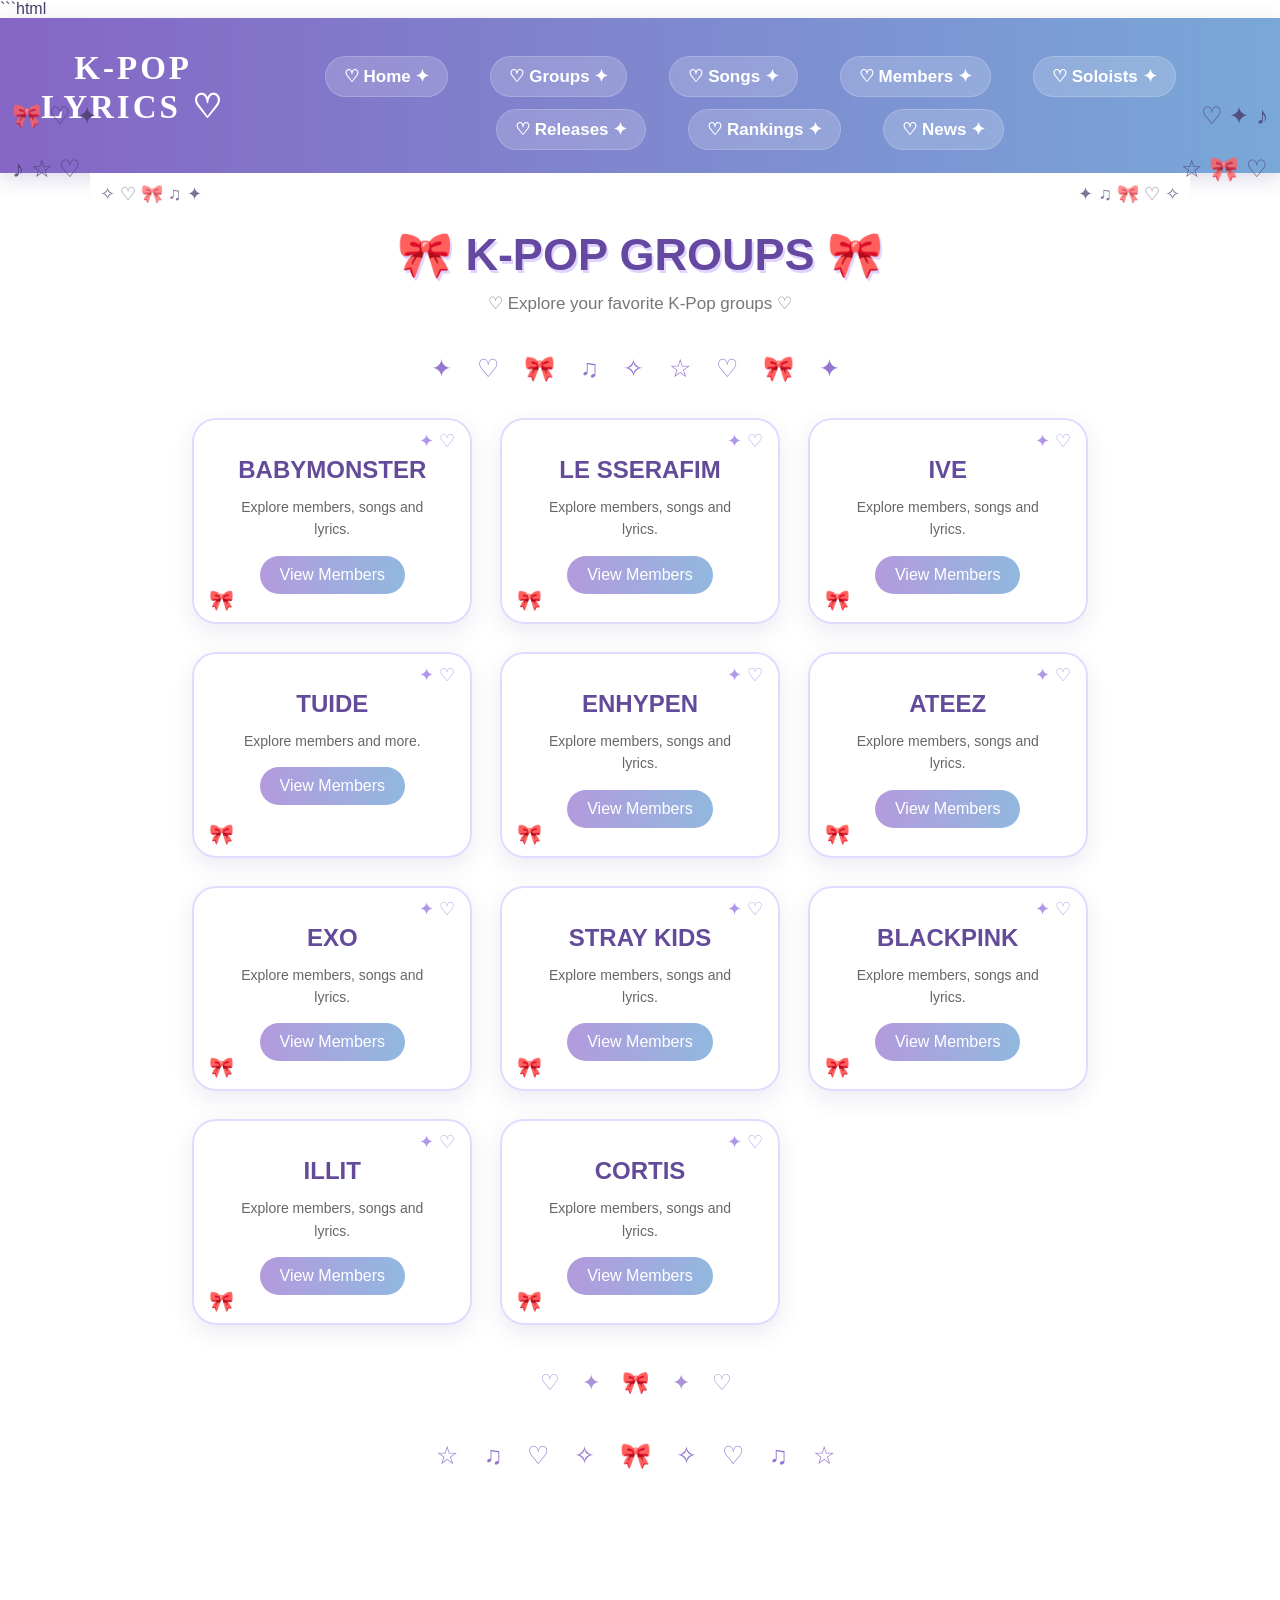
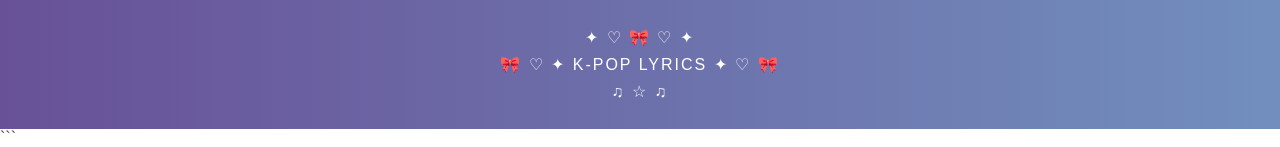
==== groups.html @ 64c5e613 "Upload K-Pop website" ====
```html
<!DOCTYPE html>
<html lang="en">

<head>
    <meta charset="UTF-8">
    <meta name="viewport" content="width=device-width, initial-scale=1.0">

    <title>K-Pop Groups ♡</title>

    <link rel="stylesheet" href="style.css">

    <style>
        * {
            box-sizing: border-box;
        }

        body {
            margin: 0;
            background: linear-gradient(135deg, #f1eaff, #e9f7ff, #f8efff);
            font-family: Arial, sans-serif;
            color: #483b69;
        }

        header {
            background: linear-gradient(90deg, #8566c5, #79a8d8);
            padding: 23px;
            text-align: center;
            color: white;
            box-shadow: 0 6px 20px rgba(90, 70, 140, 0.2);
        }

        header h1 {
            margin: 0 0 15px;
            font-size: 33px;
            letter-spacing: 3px;
        }

        nav {
            display: flex;
            justify-content: center;
            gap: 12px;
            flex-wrap: wrap;
        }

        nav a {
            color: white;
            text-decoration: none;
            padding: 9px 18px;
            border-radius: 25px;
            background: rgba(255, 255, 255, 0.18);
            border: 1px solid rgba(255,255,255,0.18);
            transition: 0.3s;
        }

        nav a:hover {
            background: white;
            color: #7354aa;
            transform: translateY(-3px) scale(1.03);
        }

        .groups-page {
            padding: 55px 8%;
            position: relative;
        }

        .groups-title {
            text-align: center;
            color: #6548a0;
            font-size: 45px;
            margin-bottom: 12px;
            text-shadow: 2px 3px 0 #e0d4ff;
        }

        .groups-subtitle {
            text-align: center;
            color: #777;
            font-size: 17px;
            margin-bottom: 40px;
        }

        .top-decoration {
            text-align: center;
            color: #9677cf;
            font-size: 25px;
            letter-spacing: 9px;
            margin-bottom: 35px;
        }

        .groups-grid {
            display: grid;
            grid-template-columns: repeat(auto-fit, minmax(220px, 1fr));
            gap: 28px;
            max-width: 1200px;
            margin: auto;
        }

        .group-box {
            background: rgba(255, 255, 255, 0.95);
            padding: 28px;
            border-radius: 24px;
            text-align: center;
            border: 2px solid #e4d9ff;
            box-shadow: 0 8px 22px rgba(80, 65, 130, 0.11);
            transition: 0.3s;
            position: relative;
            overflow: hidden;
        }

        .group-box::before {
            content: "✦ ♡";
            position: absolute;
            top: 10px;
            right: 15px;
            color: #b296e8;
            font-size: 18px;
        }

        .group-box::after {
            content: "🎀";
            position: absolute;
            bottom: 10px;
            left: 15px;
            font-size: 20px;
        }

        .group-box:hover {
            transform: translateY(-8px);
            box-shadow: 0 15px 30px rgba(80, 65, 130, 0.17);
            border-color: #cbb9f5;
        }

        .group-box h2 {
            color: #634b99;
            margin: 8px 0 12px;
            font-size: 24px;
        }

        .group-box p {
            color: #666;
            font-size: 14px;
            line-height: 1.6;
        }

        .group-box a {
            display: inline-block;
            margin-top: 15px;
            padding: 10px 20px;
            background: linear-gradient(90deg, #b39add, #91b8df);
            color: white;
            text-decoration: none;
            border-radius: 22px;
            transition: 0.3s;
        }

        .group-box a:hover {
            transform: scale(1.05);
            background: linear-gradient(90deg, #967bc7, #719dcc);
        }

        .divider {
            text-align: center;
            color: #ad93d7;
            font-size: 22px;
            letter-spacing: 8px;
            margin: 45px 0;
        }

        footer {
            text-align: center;
            background: linear-gradient(90deg, #685197, #718fbe);
            color: white;
            padding: 28px;
            margin-top: 40px;
            letter-spacing: 2px;
        }

        @media (max-width: 600px) {
            .groups-page {
                padding: 40px 5%;
            }

            .groups-title {
                font-size: 34px;
            }

            .groups-grid {
                grid-template-columns: 1fr;
            }
        }
    </style>
</head>

<body>

<header>

    <h1>K-POP LYRICS ♡</h1>

    <nav>
        <a href="index.html">Home</a>
        <a href="groups.html">Groups</a>
        <a href="songs.html">Songs</a>
        <a href="members.html">Members</a>
        <a href="soloists.html">Soloists</a>
        <a href="releases.html">Releases</a>
        <a href="rankings.html">Rankings</a>
        <a href="news.html">News</a>
    </nav>

</header>


<main class="groups-page">

    <h2 class="groups-title">🎀 K-POP GROUPS 🎀</h2>

    <p class="groups-subtitle">
        ♡ Explore your favorite K-Pop groups ♡
    </p>

    <div class="top-decoration">
        ✦ ♡ 🎀 ♫ ✧ ☆ ♡ 🎀 ✦
    </div>


    <div class="groups-grid">


        <!-- BABYMONSTER -->

        <div class="group-box">

            <h2>BABYMONSTER</h2>

            <p>
                Explore members, songs and lyrics.
            </p>

            <a href="members.html">
                View Members
            </a>

        </div>


        <!-- LE SSERAFIM -->

        <div class="group-box">

            <h2>LE SSERAFIM</h2>

            <p>
                Explore members, songs and lyrics.
            </p>

            <a href="members.html">
                View Members
            </a>

        </div>


        <!-- IVE -->

        <div class="group-box">

            <h2>IVE</h2>

            <p>
                Explore members, songs and lyrics.
            </p>

            <a href="members.html">
                View Members
            </a>

        </div>


        <!-- TUIDE -->

        <div class="group-box">

            <h2>TUIDE</h2>

            <p>
                Explore members and more.
            </p>

            <a href="members.html">
                View Members
            </a>

        </div>


        <!-- ENHYPEN -->

        <div class="group-box">

            <h2>ENHYPEN</h2>

            <p>
                Explore members, songs and lyrics.
            </p>

            <a href="members.html">
                View Members
            </a>

        </div>


        <!-- ATEEZ -->

        <div class="group-box">

            <h2>ATEEZ</h2>

            <p>
                Explore members, songs and lyrics.
            </p>

            <a href="members.html">
                View Members
            </a>

        </div>


        <!-- EXO -->

        <div class="group-box">

            <h2>EXO</h2>

            <p>
                Explore members, songs and lyrics.
            </p>

            <a href="members.html">
                View Members
            </a>

        </div>


        <!-- STRAY KIDS -->

        <div class="group-box">

            <h2>STRAY KIDS</h2>

            <p>
                Explore members, songs and lyrics.
            </p>

            <a href="members.html">
                View Members
            </a>

        </div>


        <!-- BLACKPINK -->

        <div class="group-box">

            <h2>BLACKPINK</h2>

            <p>
                Explore members, songs and lyrics.
            </p>

            <a href="members.html">
                View Members
            </a>

        </div>


        <!-- ILLIT -->

        <div class="group-box">

            <h2>ILLIT</h2>

            <p>
                Explore members, songs and lyrics.
            </p>

            <a href="members.html">
                View Members
            </a>

        </div>


        <!-- CORTIS -->

        <div class="group-box">

            <h2>CORTIS</h2>

            <p>
                Explore members, songs and lyrics.
            </p>

            <a href="members.html">
                View Members
            </a>

        </div>


    </div>


    <div class="divider">
        ♡ ✦ 🎀 ✦ ♡
    </div>

    <div class="top-decoration">
        ☆ ♫ ♡ ✧ 🎀 ✧ ♡ ♫ ☆
    </div>

</main>


<footer>
    🎀 ♡ ✦ K-POP LYRICS ✦ ♡ 🎀
</footer>


</body>
</html>
```
---- style.css ----
/* =====================================
   K-POP WEBSITE
   ===================================== */

* {
    box-sizing: border-box;
}

body {
    margin: 0;
    padding: 0;
    background: white;
    color: #333;
    font-family: Arial, sans-serif;
}


/* =====================================
   HEADER
   ===================================== */

header {
    background: linear-gradient(135deg, #c8b9ed, #b9e2eb);
    padding: 25px;
    text-align: center;
}

header h1 {
    margin: 0;
    color: white;
    font-size: 36px;
}

nav {
    margin-top: 15px;
}

nav a {
    color: white;
    text-decoration: none;
    margin: 0 15px;
    font-weight: bold;
}

nav a:hover {
    text-decoration: underline;
}


/* =====================================
   HERO
   ===================================== */

.hero {
    text-align: center;
    padding: 40px 20px;
}

.hero h2 {
    color: #71639b;
    font-size: 34px;
}

.hero p {
    color: #666;
}


/* =====================================
   SEARCH
   ===================================== */

input {
    width: 330px;
    max-width: 90%;
    padding: 12px 18px;
    border: 2px solid #d2c8ed;
    border-radius: 25px;
    background: white;
    font-size: 15px;
    outline: none;
}


/* =====================================
   SONG CARDS
   ===================================== */

.song-card {
    width: 70%;
    max-width: 750px;
    margin: 18px auto;
    padding: 18px;
    background: white;
    border-radius: 10px;
    border-left: 5px solid #b9dfe8;
    box-shadow: 0 2px 8px #ddd;
    text-align: center;
}

.song-card h3 {
    color: #71639b;
}


/* =====================================
   GROUP PHOTOS
   ===================================== */

.babymonster {
    display: block;
    width: 420px;
    height: 180px;
    max-width: 90%;
    margin: 25px auto;
    object-fit: cover;
    border-radius: 10px;
}


/* =====================================
   SMALL MEMBER GRID
   ===================================== */

.member-grid {
    display: flex;
    flex-wrap: wrap;
    justify-content: center;
    gap: 8px;
    width: 90%;
    max-width: 900px;
    margin: 20px auto;
}

.member-grid div {
    width: 70px;
    padding: 3px;
    background: white;
    border-radius: 7px;
    text-align: center;
    box-shadow: 0 1px 5px #ddd;
}

.member-grid img {
    width: 64px;
    height: 80px;
    object-fit: cover;
    border-radius: 5px;
}

.member-grid p {
    margin: 3px 0;
    font-size: 10px;
    font-weight: bold;
    color: #66588f;
}

.member-grid div:hover {
    transform: translateY(-3px);
    transition: 0.2s;
}


/* =====================================
   MEMBERS PAGE
   ===================================== */

.members-page {
    text-align: center;
    padding: 40px;
    background: white;
}

.members-page > h2 {
    font-size: 32px;
}


/* =====================================
   GROUP SECTION
   ===================================== */

.member-group {
    width: 90%;
    max-width: 1200px;
    margin: 35px auto;
    padding: 30px;
    background: white;
    border-radius: 25px;
    box-shadow: 0 8px 25px rgba(0, 0, 0, 0.08);
    text-align: center;
}

.member-group > h2 {
    color: #d85b91;
    font-size: 28px;
    margin-bottom: 25px;
}


/* =====================================
   MEMBER CARD CONTAINERS
   ===================================== */

.member-cards,
.members-grid,
.member-container {
    display: flex;
    flex-wrap: wrap;
    justify-content: center;
    align-items: flex-start;
    gap: 25px;

    width: 100%;
    max-width: 1150px;

    margin: 30px auto;
}


/* =====================================
   MEMBER CARDS
   SAME RECTANGULAR SIZE
   ===================================== */

.member-card {
    width: 360px;
    min-width: 360px;
    max-width: 360px;

    height: 370px;
    min-height: 370px;
    max-height: 370px;

    flex: 0 0 360px;

    padding: 35px 25px;

    background: #ffe8f3;
    border: 4px solid #e99ac5;
    border-radius: 30px;

    text-align: center;
    text-decoration: none;
    color: #333;

    display: flex;
    flex-direction: column;
    justify-content: center;
    align-items: center;

    box-shadow: 0 10px 20px rgba(0, 0, 0, 0.12);

    position: relative;
    overflow: hidden;

    transition: transform 0.25s ease, box-shadow 0.25s ease;
}


/* =====================================
   REMOVE EXTRA DECORATIONS
   ===================================== */

.member-card::before,
.member-card::after {
    content: none;
    display: none;
}


/* =====================================
   MEMBER NAME
   ===================================== */

.member-card h2,
.member-card h3 {
    margin: 0 0 18px 0;
    padding: 0;

    color: #332b4a;
    font-size: 30px;

    line-height: 1.2;
}


/* =====================================
   MEMBER DESCRIPTION
   ===================================== */

.member-card p {
    margin: 0 0 28px 0;
    padding: 0;

    color: #222;
    font-size: 18px;

    line-height: 1.35;
}


/* =====================================
   VIEW PROFILE BUTTON
   ===================================== */

.member-card a {
    display: inline-block;

    padding: 12px 25px;

    background: #e65391;
    color: white;

    border-radius: 25px;

    text-decoration: none;
    font-size: 18px;
    font-weight: bold;

    transition: 0.2s;
}


/* =====================================
   CARD HOVER
   ===================================== */

.member-card:hover {
    transform: translateY(-6px);
    background: #ffeaf4;
    box-shadow: 0 12px 25px rgba(210, 100, 150, 0.2);
}

.member-card a:hover {
    transform: scale(1.05);
    background: #c93670;
}


/* =====================================
   MEMBER PROFILE PAGE
   ===================================== */

.member-info {
    width: 85%;
    max-width: 800px;
    margin: 50px auto;
    padding: 35px;
    background: #fff7fb;
    border: 2px solid #f3b6d2;
    border-radius: 25px;
    box-shadow: 0 8px 25px rgba(180, 100, 140, 0.15);
}

.member-info h2 {
    color: #d85b91;
    font-size: 38px;
    text-align: center;
    margin-bottom: 20px;
    letter-spacing: 3px;
}

.member-info p {
    background: white;
    padding: 12px 18px;
    border-radius: 15px;
    border-left: 5px solid #e99abb;
    margin: 12px 0;
    color: #5a4050;
    font-size: 16px;
}

.member-info ul {
    background: white;
    padding: 25px 40px;
    border-radius: 18px;
    color: #5a4050;
    line-height: 2;
}

.member-info li::marker {
    color: #e58bb1;
}


/* =====================================
   PROFILE
   ===================================== */

.profile {
    width: 85%;
    max-width: 900px;
    margin: 40px auto;
    padding: 35px;
    background: rgba(255, 245, 250, 0.95);
    border: 3px solid #f0b6d5;
    border-radius: 30px;
    box-shadow: 0 10px 30px rgba(220, 140, 180, 0.25);
    position: relative;
    overflow: hidden;
}

.profile h2 {
    text-align: center;
    font-size: 42px;
    color: #d86f9d;
    letter-spacing: 3px;
    margin-bottom: 25px;
}

.profile h3 {
    margin-top: 30px;
    padding: 10px 15px;
    color: #c95d8d;
    background: #ffe5f1;
    border-radius: 15px;
    border-left: 5px solid #df8db1;
}

.profile p {
    line-height: 1.8;
    color: #5d4652;
}

.profile ul {
    background: #fff0f7;
    padding: 20px 40px;
    border-radius: 18px;
    line-height: 2;
}

.profile strong {
    color: #c95d8d;
}

.profile > a {
    display: inline-block;
    margin-top: 15px;
    padding: 10px 20px;
    background: #e99abd;
    color: white;
    text-decoration: none;
    border-radius: 25px;
    font-weight: bold;
}

.profile > a:hover {
    transform: scale(1.08);
    background: #d979a2;
}


/* =====================================
   MOBILE
   ===================================== */

@media (max-width: 700px) {

    header h1 {
        font-size: 28px;
    }

    .members-page {
        padding: 20px;
    }

    .member-group {
        width: 95%;
        padding: 20px 10px;
    }

    .member-cards,
    .members-grid,
    .member-container {
        gap: 15px;
    }

    .member-card {
        width: 320px;
        min-width: 320px;
        max-width: 320px;

        flex-basis: 320px;

        height: 350px;
        min-height: 350px;
        max-height: 350px;
    }

    .member-card h2,
    .member-card h3 {
        font-size: 26px;
    }

    .member-card p {
        font-size: 16px;
    }
}/* =====================================
   🎀 EXTRA CUTE MEMBER CARDS 🎀
   ===================================== */

.member-card {
    background: linear-gradient(145deg, #fff7fb, #ffe8f3) !important;
    border: 3px solid #f0b0cf !important;
    border-radius: 24px !important;

    box-shadow:
        0 8px 18px rgba(220, 140, 180, 0.15),
        inset 0 0 15px rgba(255, 255, 255, 0.8) !important;

    position: relative !important;
}

.member-card::before {
    content: "♡" !important;
    display: block !important;
    position: absolute !important;

    top: 12px !important;
    left: 16px !important;

    color: #e8a0c2 !important;
    font-size: 22px !important;
}

.member-card::after {
    content: "✦" !important;
    display: block !important;
    position: absolute !important;

    bottom: 12px !important;
    right: 16px !important;

    color: #e8a0c2 !important;
    font-size: 18px !important;
}

.member-card h2,
.member-card h3 {
    color: #cc5f91 !important;
    font-family: Georgia, serif !important;
    letter-spacing: 1px !important;
}

.member-card p {
    color: #765866 !important;
}

.member-card a {
    background: linear-gradient(135deg, #e989b4, #d96799) !important;
    box-shadow: 0 5px 12px rgba(215, 103, 153, 0.2) !important;
}

.member-card:hover {
    transform: translateY(-8px) !important;
    box-shadow:
        0 14px 28px rgba(220, 120, 165, 0.25),
        inset 0 0 18px rgba(255, 255, 255, 0.8) !important;
}/* =====================================
   HOMEPAGE BACKGROUND FIX
   ===================================== */

body {
    background: white !important;
}

main {
    background: white !important;
}

.hero {
    background: white !important;
}/* ===== GROUP PROFILE PAGES ===== */

.profile {
    max-width: 1100px;
    margin: 55px auto;
    padding: 55px;
    background: white;
    border: 4px solid #efacd1;
    border-radius: 40px;
    box-shadow: 0 10px 35px rgba(180, 120, 170, 0.12);
}

/* Big group name */
.profile h2 {
    text-align: center;
    color: #d95f99;
    font-size: 56px;
    margin-bottom: 45px;
    font-weight: 800;
}

/* Pink section headings */
.profile h3 {
    background: #fde1ef;
    color: #c9578d;
    padding: 13px 25px;
    border-radius: 0 25px 25px 0;
    border-left: 7px solid #d96aa0;
    font-size: 25px;
    margin-top: 42px;
    margin-bottom: 28px;
}

/* Member names */
.profile h4 {
    color: #c9578d;
    font-size: 21px;
    margin-top: 30px;
    margin-bottom: 10px;
}

/* Paragraphs */
.profile p {
    color: #4d3d52;
    font-size: 18px;
    line-height: 1.9;
    margin-bottom: 25px;
}

/* Bold text */
.profile b {
    color: #c9578d;
}

/* Lists */
.profile ul,
.profile ol {
    color: #4d3d52;
    font-size: 18px;
    line-height: 2;
    padding-left: 35px;
    margin-bottom: 30px;
}

/* Back button */
.profile .group-button {
    display: inline-block;
    margin-top: 30px;
    padding: 12px 25px;
    background: #e78fba;
    color: white;
    text-decoration: none;
    border-radius: 25px;
    font-weight: bold;
    transition: 0.3s;
}

.profile .group-button:hover {
    background: #cf6fa0;
    transform: translateY(-2px);
}* {
    box-sizing: border-box;
    margin: 0;
    padding: 0;
}

body {
    font-family: Arial, sans-serif;
    background: #fff7fb;
    color: #4a3040;
}

/* HEADER */

header {
    background: linear-gradient(135deg, #c94682, #f08bb7);
    color: white;
    padding: 25px 40px;

    display: flex;
    justify-content: space-between;
    align-items: center;

    box-shadow: 0 5px 20px rgba(200, 70, 130, 0.2);
}

header h1 {
    font-family: Georgia, serif;
    font-size: 30px;
}

nav {
    display: flex;
    gap: 25px;
}

nav a {
    color: white;
    text-decoration: none;
    font-weight: bold;
    font-size: 17px;
}

nav a:hover {
    text-decoration: underline;
}

/* HERO */

.hero {
    text-align: center;
    padding: 100px 20px;

    background: linear-gradient(
        135deg,
        #fff0f7,
        #ffe0ed
    );
}

.hero h2 {
    font-family: Georgia, serif;
    color: #c43f7d;
    font-size: 52px;
    margin-bottom: 15px;
}

.hero p {
    font-size: 20px;
    margin-bottom: 30px;
}

.search {
    width: min(600px, 90%);
    padding: 18px 25px;

    border: 2px solid #efa6c7;
    border-radius: 40px;

    font-size: 17px;
    outline: none;
}

/* MAIN */

main {
    max-width: 1100px;
    margin: auto;
    padding: 60px 25px;
}

.page-title {
    text-align: center;
    font-family: Georgia, serif;
    font-size: 45px;
    color: #c43f7d;
    margin-bottom: 40px;
}

/* CARDS */

.card-grid {
    display: grid;
    grid-template-columns: repeat(2, 1fr);
    gap: 30px;
}

.group-card,
.member-card,
.song-card {
    background: white;

    border: 3px solid #efa6c7;
    border-radius: 25px;

    padding: 35px;

    text-align: center;

    box-shadow:
        0 10px 25px rgba(200, 70, 130, 0.08);

    transition: 0.25s;
}

.group-card:hover,
.member-card:hover,
.song-card:hover {
    transform: translateY(-7px);

    box-shadow:
        0 15px 30px rgba(200, 70, 130, 0.18);
}

.group-card h2,
.member-card h3,
.song-card h3 {
    font-family: Georgia, serif;
    color: #c43f7d;
    margin-bottom: 12px;
}

.group-card h2 {
    font-size: 35px;
}

.member-card h3 {
    font-size: 28px;
}

.song-card h3 {
    font-size: 25px;
}

.card-button {
    display: inline-block;

    margin-top: 20px;
    padding: 13px 25px;

    background: #df6b9d;
    color: white;

    border-radius: 30px;

    text-decoration: none;
    font-weight: bold;
}

.card-button:hover {
    background: #c94d84;
}

/* MEMBER GRID */

.members {
    display: grid;
    grid-template-columns: repeat(2, 1fr);
    gap: 30px;
}

.group-section {
    margin-bottom: 70px;
}

.group-title {
    text-align: center;

    font-family: Georgia, serif;
    font-size: 42px;

    color: #c43f7d;

    margin-bottom: 30px;
}

/* FOOTER */

footer {
    text-align: center;

    padding: 30px;
    margin-top: 50px;

    background: #f8d5e5;
    color: #70465b;
}

/* MOBILE */

@media (max-width: 700px) {

    header {
        flex-direction: column;
        gap: 20px;
        text-align: center;
    }

    nav {
        gap: 15px;
        flex-wrap: wrap;
        justify-content: center;
    }

    .hero h2 {
        font-size: 38px;
    }

    .card-grid,
    .members {
        grid-template-columns: 1fr;
    }

    .page-title,
    .group-title {
        font-size: 35px;
    }
}.lyrics-box {
    display: none;
    margin-top: 12px;
    padding: 12px;
    background: #f5f1ff;
    border-radius: 10px;
    text-align: left;

    max-height: 180px;
    overflow-y: auto;

    font-size: 13px;
}

.lyrics-box h4 {
    color: #71639b;
    text-align: center;
    margin: 0 0 8px 0;
    font-size: 16px;
}

.lyrics-box p {
    line-height: 1.5;
    color: #555;
    margin: 0;
}```css
/* =========================================
   ✨ CUTE K-POP WEBSITE DECORATIONS ✨
   ========================================= */

body {
    position: relative;
    overflow-x: hidden;
}

/* Floating cute symbols */

body::before {
    content: "🎀   ♡   ✦   ♪   ☆   ♡";
    position: fixed;
    top: 90px;
    left: 12px;
    font-size: 24px;
    line-height: 2.2;
    width: 90px;
    z-index: 0;
    pointer-events: none;
    opacity: 0.8;
    animation: cuteFloatLeft 4s ease-in-out infinite;
}

body::after {
    content: "♡   ✦   ♪   ☆   🎀   ♡";
    position: fixed;
    top: 90px;
    right: 12px;
    font-size: 24px;
    line-height: 2.2;
    width: 90px;
    text-align: right;
    z-index: 0;
    pointer-events: none;
    opacity: 0.8;
    animation: cuteFloatRight 4s ease-in-out infinite;
}

/* Extra decorations at bottom */

main::before {
    content: "✧  ♡  🎀  ♫  ✦";
    position: absolute;
    top: 10px;
    left: 10px;
    font-size: 18px;
    pointer-events: none;
    opacity: 0.7;
}

main::after {
    content: "✦  ♫  🎀  ♡  ✧";
    position: absolute;
    top: 10px;
    right: 10px;
    font-size: 18px;
    pointer-events: none;
    opacity: 0.7;
}

/* Cute floating animation */

@keyframes cuteFloatLeft {
    0%, 100% {
        transform: translateY(0) rotate(-4deg);
    }

    50% {
        transform: translateY(-10px) rotate(4deg);
    }
}

@keyframes cuteFloatRight {
    0%, 100% {
        transform: translateY(0) rotate(4deg);
    }

    50% {
        transform: translateY(-10px) rotate(-4deg);
    }
}

/* Decorative sparkles around sections */

section {
    position: relative;
}

section::before {
    content: "✦";
    position: absolute;
    top: -8px;
    left: -12px;
    font-size: 20px;
    opacity: 0.7;
}

section::after {
    content: "♡";
    position: absolute;
    top: -8px;
    right: -12px;
    font-size: 20px;
    opacity: 0.7;
}

/* Cute hover effect for cards */

.card,
.group-card,
.song-card,
.member-card {
    transition: transform 0.3s ease, box-shadow 0.3s ease;
}

.card:hover,
.group-card:hover,
.song-card:hover,
.member-card:hover {
    transform: translateY(-5px);
}

/* Cute navigation sparkle */

nav a::before {
    content: "♡ ";
}

nav a::after {
    content: " ✦";
}

/* Cute footer decoration */

footer::before {
    content: "✦  ♡  🎀  ♡  ✦";
    display: block;
    margin-bottom: 8px;
}

footer::after {
    content: "♫  ☆  ♫";
    display: block;
    margin-top: 8px;
}

/* Mobile: keep decorations smaller */

@media (max-width: 600px) {
    body::before,
    body::after {
        font-size: 17px;
        width: 65px;
    }

    main::before,
    main::after {
        font-size: 14px;
    }

    section::before,
    section::after {
        font-size: 15px;
    }
}
```
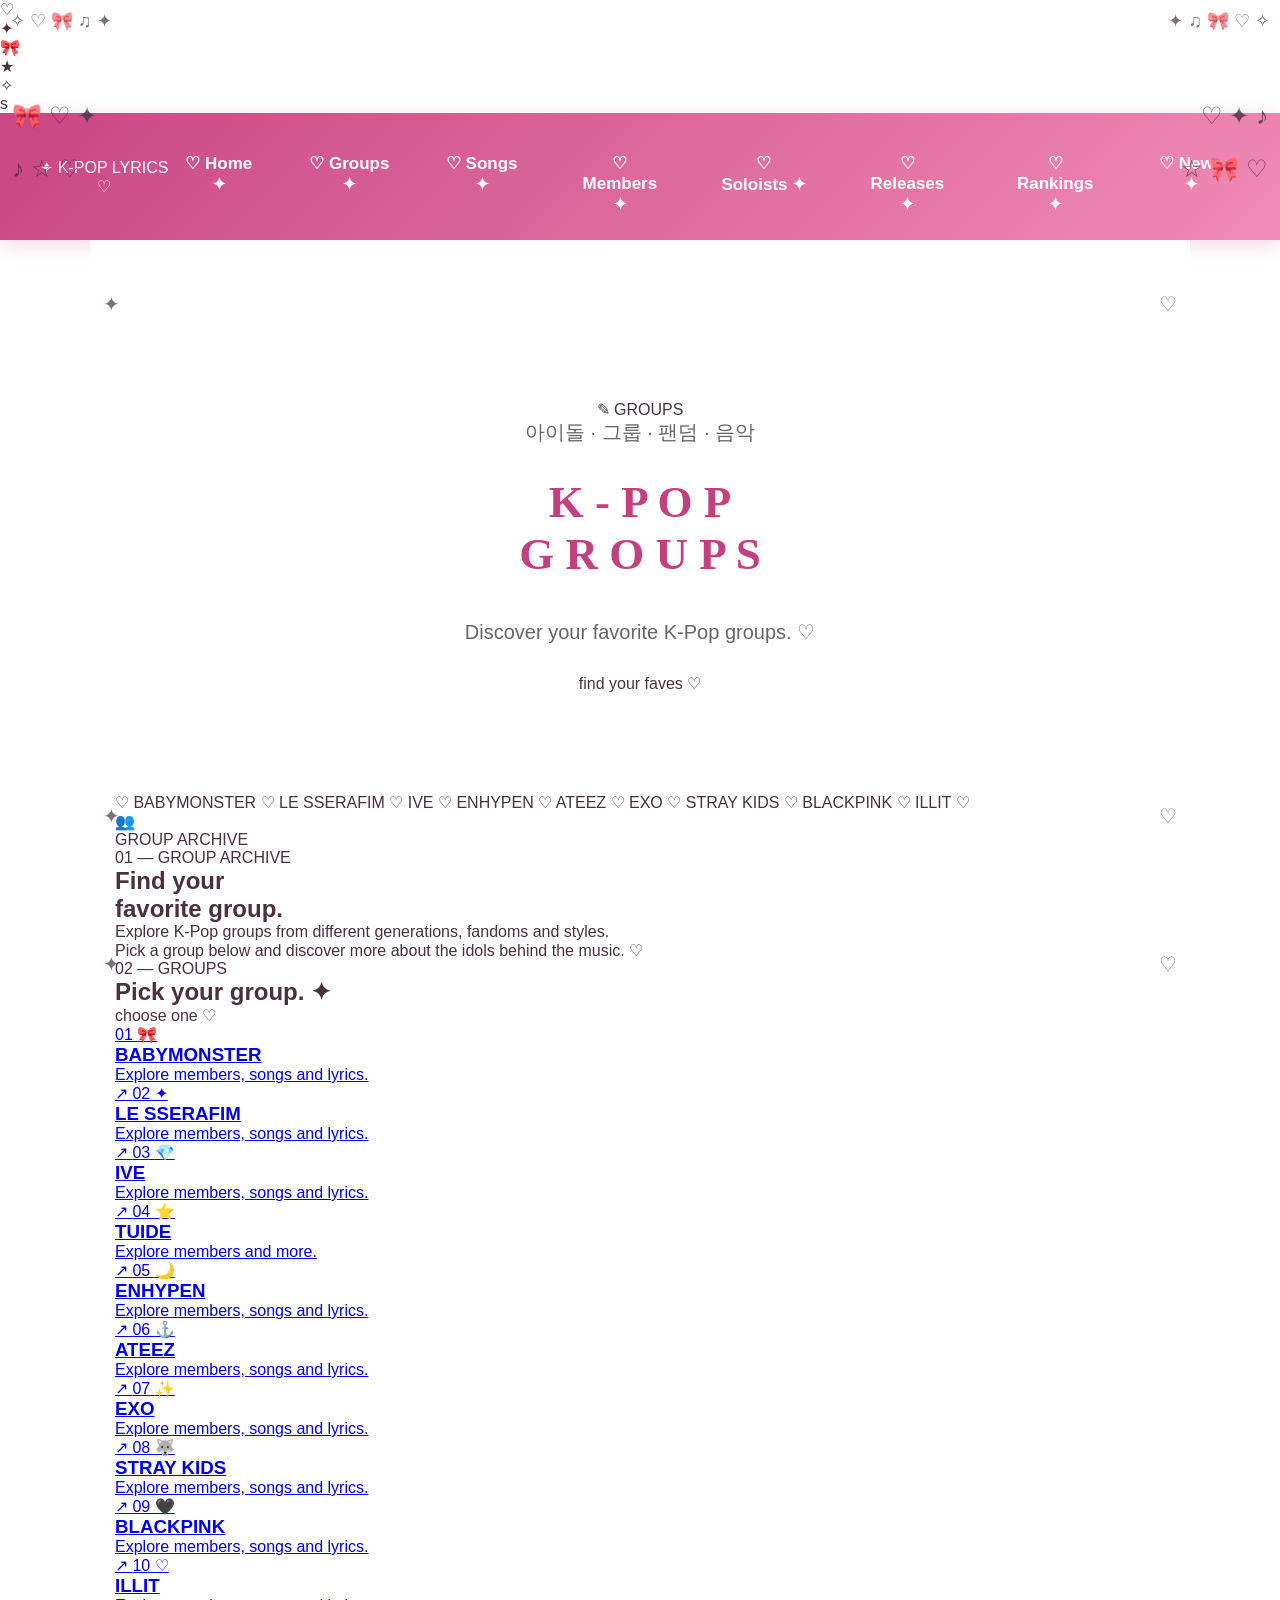
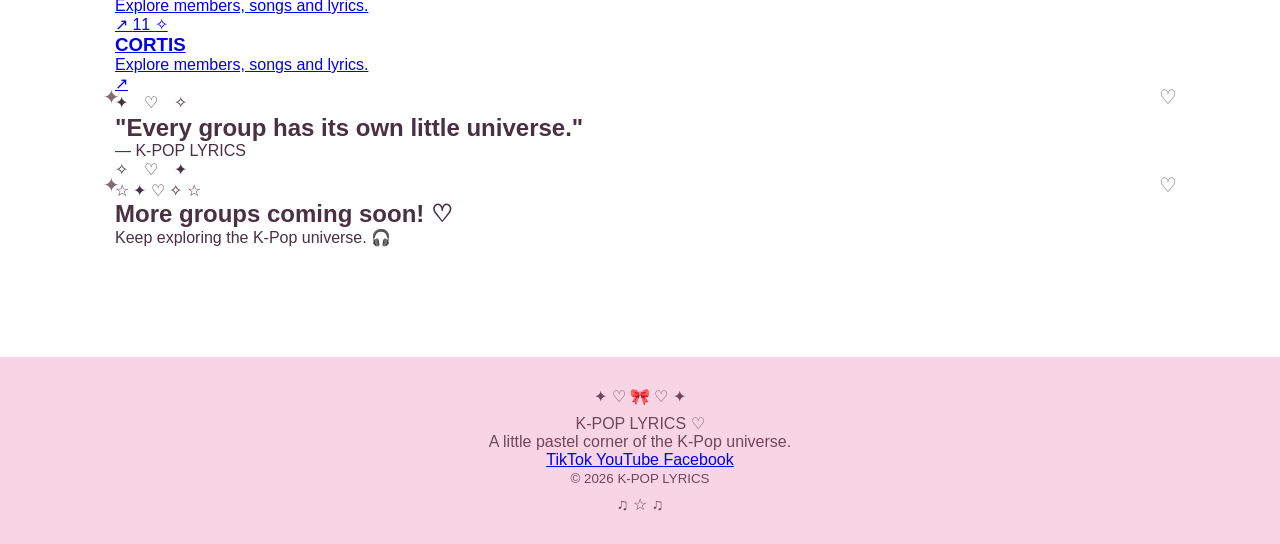
==== commit 1c458435: "Refactor groups.html with new layout and content Updated HTML structure and added new elements for K" ====
--- a/groups.html
+++ b/groups.html
@@ -1,4 +1,3 @@
-```html
 <!DOCTYPE html>
 <html lang="en">
 
@@ -9,430 +8,593 @@
     <title>K-Pop Groups ♡</title>
 
     <link rel="stylesheet" href="style.css">
-
-    <style>
-        * {
-            box-sizing: border-box;
-        }
-
-        body {
-            margin: 0;
-            background: linear-gradient(135deg, #f1eaff, #e9f7ff, #f8efff);
-            font-family: Arial, sans-serif;
-            color: #483b69;
-        }
-
-        header {
-            background: linear-gradient(90deg, #8566c5, #79a8d8);
-            padding: 23px;
-            text-align: center;
-            color: white;
-            box-shadow: 0 6px 20px rgba(90, 70, 140, 0.2);
-        }
-
-        header h1 {
-            margin: 0 0 15px;
-            font-size: 33px;
-            letter-spacing: 3px;
-        }
-
-        nav {
-            display: flex;
-            justify-content: center;
-            gap: 12px;
-            flex-wrap: wrap;
-        }
-
-        nav a {
-            color: white;
-            text-decoration: none;
-            padding: 9px 18px;
-            border-radius: 25px;
-            background: rgba(255, 255, 255, 0.18);
-            border: 1px solid rgba(255,255,255,0.18);
-            transition: 0.3s;
-        }
-
-        nav a:hover {
-            background: white;
-            color: #7354aa;
-            transform: translateY(-3px) scale(1.03);
-        }
-
-        .groups-page {
-            padding: 55px 8%;
-            position: relative;
-        }
-
-        .groups-title {
-            text-align: center;
-            color: #6548a0;
-            font-size: 45px;
-            margin-bottom: 12px;
-            text-shadow: 2px 3px 0 #e0d4ff;
-        }
-
-        .groups-subtitle {
-            text-align: center;
-            color: #777;
-            font-size: 17px;
-            margin-bottom: 40px;
-        }
-
-        .top-decoration {
-            text-align: center;
-            color: #9677cf;
-            font-size: 25px;
-            letter-spacing: 9px;
-            margin-bottom: 35px;
-        }
-
-        .groups-grid {
-            display: grid;
-            grid-template-columns: repeat(auto-fit, minmax(220px, 1fr));
-            gap: 28px;
-            max-width: 1200px;
-            margin: auto;
-        }
-
-        .group-box {
-            background: rgba(255, 255, 255, 0.95);
-            padding: 28px;
-            border-radius: 24px;
-            text-align: center;
-            border: 2px solid #e4d9ff;
-            box-shadow: 0 8px 22px rgba(80, 65, 130, 0.11);
-            transition: 0.3s;
-            position: relative;
-            overflow: hidden;
-        }
-
-        .group-box::before {
-            content: "✦ ♡";
-            position: absolute;
-            top: 10px;
-            right: 15px;
-            color: #b296e8;
-            font-size: 18px;
-        }
-
-        .group-box::after {
-            content: "🎀";
-            position: absolute;
-            bottom: 10px;
-            left: 15px;
-            font-size: 20px;
-        }
-
-        .group-box:hover {
-            transform: translateY(-8px);
-            box-shadow: 0 15px 30px rgba(80, 65, 130, 0.17);
-            border-color: #cbb9f5;
-        }
-
-        .group-box h2 {
-            color: #634b99;
-            margin: 8px 0 12px;
-            font-size: 24px;
-        }
-
-        .group-box p {
-            color: #666;
-            font-size: 14px;
-            line-height: 1.6;
-        }
-
-        .group-box a {
-            display: inline-block;
-            margin-top: 15px;
-            padding: 10px 20px;
-            background: linear-gradient(90deg, #b39add, #91b8df);
-            color: white;
-            text-decoration: none;
-            border-radius: 22px;
-            transition: 0.3s;
-        }
-
-        .group-box a:hover {
-            transform: scale(1.05);
-            background: linear-gradient(90deg, #967bc7, #719dcc);
-        }
-
-        .divider {
-            text-align: center;
-            color: #ad93d7;
-            font-size: 22px;
-            letter-spacing: 8px;
-            margin: 45px 0;
-        }
-
-        footer {
-            text-align: center;
-            background: linear-gradient(90deg, #685197, #718fbe);
-            color: white;
-            padding: 28px;
-            margin-top: 40px;
-            letter-spacing: 2px;
-        }
-
-        @media (max-width: 600px) {
-            .groups-page {
-                padding: 40px 5%;
-            }
-
-            .groups-title {
-                font-size: 34px;
-            }
-
-            .groups-grid {
-                grid-template-columns: 1fr;
-            }
-        }
-    </style>
 </head>
 
 <body>
 
-<header>
-
-    <h1>K-POP LYRICS ♡</h1>
-
-    <nav>
-        <a href="index.html">Home</a>
-        <a href="groups.html">Groups</a>
-        <a href="songs.html">Songs</a>
-        <a href="members.html">Members</a>
-        <a href="soloists.html">Soloists</a>
-        <a href="releases.html">Releases</a>
-        <a href="rankings.html">Rankings</a>
-        <a href="news.html">News</a>
-    </nav>
-
-</header>
-
-
-<main class="groups-page">
-
-    <h2 class="groups-title">🎀 K-POP GROUPS 🎀</h2>
-
-    <p class="groups-subtitle">
-        ♡ Explore your favorite K-Pop groups ♡
-    </p>
-
-    <div class="top-decoration">
-        ✦ ♡ 🎀 ♫ ✧ ☆ ♡ 🎀 ✦
-    </div>
-
-
-    <div class="groups-grid">
-
-
-        <!-- BABYMONSTER -->
-
-        <div class="group-box">
-
-            <h2>BABYMONSTER</h2>
+   
+
+
+    <!-- LITTLE DECORATIONS -->
+
+    <div class="sticker sticker-1">♡</div>
+    <div class="sticker sticker-2">✦</div>
+    <div class="sticker sticker-3">🎀</div>
+    <div class="sticker sticker-4">★</div>
+    <div class="sticker sticker-5">✧</div>
+
+
+    <!-- HEADER -->s
+
+    <header>
+
+        <div class="brand">
+
+            <span class="brand-star">✦</span>
+
+            K-POP LYRICS
+
+            <span class="brand-heart">♡</span>
+
+        </div>
+
+
+        <nav>
+
+            <a href="index.html">Home</a>
+            <a href="groups.html">Groups</a>
+            <a href="songs.html">Songs</a>
+            <a href="members.html">Members</a>
+            <a href="soloists.html">Soloists</a>
+            <a href="releases.html">Releases</a>
+            <a href="rankings.html">Rankings</a>
+            <a href="news.html">News</a>
+
+        </nav>
+
+    </header>
+
+
+    <main>
+
+
+        <!-- PAGE HERO -->
+
+        <section class="hero page-hero">
+
+            <div class="hero-note">
+                ✎ GROUPS
+            </div>
+
+
+            <div class="hero-content">
+
+                <p class="small-korean">
+                    아이돌 · 그룹 · 팬덤 · 음악
+                </p>
+
+
+                <h1 class="page-title">
+
+                    <span>K</span>
+                    <span>-</span>
+                    <span>P</span>
+                    <span>O</span>
+                    <span>P</span>
+
+                    <br>
+
+                    <span>G</span>
+                    <span>R</span>
+                    <span>O</span>
+                    <span>U</span>
+                    <span>P</span>
+                    <span>S</span>
+
+                </h1>
+
+
+                <p class="hero-text">
+
+                    Discover your favorite K-Pop groups. ♡
+
+                </p>
+
+            </div>
+
+
+            <div class="hero-note note-right">
+
+                find your faves ♡
+
+            </div>
+
+        </section>
+
+
+        <!-- TICKER -->
+
+        <div class="ticker">
+
+            <div class="ticker-content">
+
+                ♡ BABYMONSTER ♡ LE SSERAFIM ♡ IVE ♡
+                ENHYPEN ♡ ATEEZ ♡ EXO ♡
+                STRAY KIDS ♡ BLACKPINK ♡ ILLIT ♡
+
+            </div>
+
+        </div>
+
+
+        <!-- INTRO -->
+
+        <section class="intro-section">
+
+            <div class="intro-photo">
+
+                <div class="photo-frame">
+
+                    <div class="photo-placeholder">
+                        👥
+                    </div>
+
+                    <span>
+                        GROUP ARCHIVE
+                    </span>
+
+                </div>
+
+            </div>
+
+
+            <div class="intro-writing">
+
+                <p class="section-label">
+                    01 — GROUP ARCHIVE
+                </p>
+
+                <h2>
+                    Find your<br>
+                    favorite group.
+                </h2>
+
+                <p>
+                    Explore K-Pop groups from
+                    different generations, fandoms
+                    and styles.
+                </p>
+
+                <p>
+                    Pick a group below and discover
+                    more about the idols behind
+                    the music. ♡
+                </p>
+
+            </div>
+
+        </section>
+
+
+        <!-- GROUPS -->
+
+        <section class="explore">
+
+            <div class="section-top">
+
+                <div>
+
+                    <p class="section-label">
+                        02 — GROUPS
+                    </p>
+
+                    <h2>
+                        Pick your group. ✦
+                    </h2>
+
+                </div>
+
+
+                <span class="hand-note">
+                    choose one ♡
+                </span>
+
+            </div>
+
+
+            <div class="explore-grid">
+
+
+                <!-- BABYMONSTER -->
+
+                <a href="members.html" class="explore-card card-pink">
+
+                    <span class="card-number">
+                        01
+                    </span>
+
+                    <span class="card-icon">
+                        🎀
+                    </span>
+
+                    <h3>
+                        BABYMONSTER
+                    </h3>
+
+                    <p>
+                        Explore members, songs and lyrics.
+                    </p>
+
+                    <span class="arrow">
+                        ↗
+                    </span>
+
+                </a>
+
+
+                <!-- LE SSERAFIM -->
+
+                <a href="members.html" class="explore-card card-purple">
+
+                    <span class="card-number">
+                        02
+                    </span>
+
+                    <span class="card-icon">
+                        ✦
+                    </span>
+
+                    <h3>
+                        LE SSERAFIM
+                    </h3>
+
+                    <p>
+                        Explore members, songs and lyrics.
+                    </p>
+
+                    <span class="arrow">
+                        ↗
+                    </span>
+
+                </a>
+
+
+                <!-- IVE -->
+
+                <a href="members.html" class="explore-card card-blue">
+
+                    <span class="card-number">
+                        03
+                    </span>
+
+                    <span class="card-icon">
+                        💎
+                    </span>
+
+                    <h3>
+                        IVE
+                    </h3>
+
+                    <p>
+                        Explore members, songs and lyrics.
+                    </p>
+
+                    <span class="arrow">
+                        ↗
+                    </span>
+
+                </a>
+
+
+                <!-- TUIDE -->
+
+                <a href="members.html" class="explore-card card-yellow">
+
+                    <span class="card-number">
+                        04
+                    </span>
+
+                    <span class="card-icon">
+                        ⭐
+                    </span>
+
+                    <h3>
+                        TUIDE
+                    </h3>
+
+                    <p>
+                        Explore members and more.
+                    </p>
+
+                    <span class="arrow">
+                        ↗
+                    </span>
+
+                </a>
+
+
+                <!-- ENHYPEN -->
+
+                <a href="members.html" class="explore-card card-green">
+
+                    <span class="card-number">
+                        05
+                    </span>
+
+                    <span class="card-icon">
+                        🌙
+                    </span>
+
+                    <h3>
+                        ENHYPEN
+                    </h3>
+
+                    <p>
+                        Explore members, songs and lyrics.
+                    </p>
+
+                    <span class="arrow">
+                        ↗
+                    </span>
+
+                </a>
+
+
+                <!-- ATEEZ -->
+
+                <a href="members.html" class="explore-card card-orange">
+
+                    <span class="card-number">
+                        06
+                    </span>
+
+                    <span class="card-icon">
+                        ⚓
+                    </span>
+
+                    <h3>
+                        ATEEZ
+                    </h3>
+
+                    <p>
+                        Explore members, songs and lyrics.
+                    </p>
+
+                    <span class="arrow">
+                        ↗
+                    </span>
+
+                </a>
+
+
+                <!-- EXO -->
+
+                <a href="members.html" class="explore-card card-purple">
+
+                    <span class="card-number">
+                        07
+                    </span>
+
+                    <span class="card-icon">
+                        ✨
+                    </span>
+
+                    <h3>
+                        EXO
+                    </h3>
+
+                    <p>
+                        Explore members, songs and lyrics.
+                    </p>
+
+                    <span class="arrow">
+                        ↗
+                    </span>
+
+                </a>
+
+
+                <!-- STRAY KIDS -->
+
+                <a href="members.html" class="explore-card card-blue">
+
+                    <span class="card-number">
+                        08
+                    </span>
+
+                    <span class="card-icon">
+                        🐺
+                    </span>
+
+                    <h3>
+                        STRAY KIDS
+                    </h3>
+
+                    <p>
+                        Explore members, songs and lyrics.
+                    </p>
+
+                    <span class="arrow">
+                        ↗
+                    </span>
+
+                </a>
+
+
+                <!-- BLACKPINK -->
+
+                <a href="members.html" class="explore-card card-pink">
+
+                    <span class="card-number">
+                        09
+                    </span>
+
+                    <span class="card-icon">
+                        🖤
+                    </span>
+
+                    <h3>
+                        BLACKPINK
+                    </h3>
+
+                    <p>
+                        Explore members, songs and lyrics.
+                    </p>
+
+                    <span class="arrow">
+                        ↗
+                    </span>
+
+                </a>
+
+
+                <!-- ILLIT -->
+
+                <a href="members.html" class="explore-card card-yellow">
+
+                    <span class="card-number">
+                        10
+                    </span>
+
+                    <span class="card-icon">
+                        ♡
+                    </span>
+
+                    <h3>
+                        ILLIT
+                    </h3>
+
+                    <p>
+                        Explore members, songs and lyrics.
+                    </p>
+
+                    <span class="arrow">
+                        ↗
+                    </span>
+
+                </a>
+
+
+                <!-- CORTIS -->
+
+                <a href="members.html" class="explore-card card-green">
+
+                    <span class="card-number">
+                        11
+                    </span>
+
+                    <span class="card-icon">
+                        ✧
+                    </span>
+
+                    <h3>
+                        CORTIS
+                    </h3>
+
+                    <p>
+                        Explore members, songs and lyrics.
+                    </p>
+
+                    <span class="arrow">
+                        ↗
+                    </span>
+
+                </a>
+
+
+            </div>
+
+        </section>
+
+
+        <!-- LITTLE QUOTE -->
+
+        <section class="quote-card">
+
+            <div class="quote-stars">
+                ✦　♡　✧
+            </div>
+
+            <h2>
+                "Every group has its own little universe."
+            </h2>
 
             <p>
-                Explore members, songs and lyrics.
+                — K-POP LYRICS
             </p>
 
-            <a href="members.html">
-                View Members
+            <div class="quote-stars">
+                ✧　♡　✦
+            </div>
+
+        </section>
+
+
+        <!-- FINAL -->
+
+        <section class="final-note">
+
+            <div class="final-stars">
+                ☆ ✦ ♡ ✧ ☆
+            </div>
+
+            <h2>
+                More groups coming soon! ♡
+            </h2>
+
+            <p>
+                Keep exploring the K-Pop universe. 🎧
+            </p>
+
+        </section>
+
+
+    </main>
+
+
+    <!-- FOOTER -->
+
+    <footer>
+
+        <div class="footer-logo">
+            K-POP LYRICS ♡
+        </div>
+
+        <p>
+            A little pastel corner of the K-Pop universe.
+        </p>
+
+
+        <div class="social-links">
+
+            <a
+                href="https://www.tiktok.com/@itxx_aeri_core"
+                target="_blank">
+                TikTok
             </a>
 
+            <a
+                href="https://www.youtube.com/@Itxx_aericore"
+                target="_blank">
+                YouTube
+            </a>
+
+            <a
+                href="https://www.facebook.com/Ameliaanamtarain/"
+                target="_blank">
+                Facebook
+            </a>
+
         </div>
 
 
-        <!-- LE SSERAFIM -->
-
-        <div class="group-box">
-
-            <h2>LE SSERAFIM</h2>
-
-            <p>
-                Explore members, songs and lyrics.
-            </p>
-
-            <a href="members.html">
-                View Members
-            </a>
-
-        </div>
-
-
-        <!-- IVE -->
-
-        <div class="group-box">
-
-            <h2>IVE</h2>
-
-            <p>
-                Explore members, songs and lyrics.
-            </p>
-
-            <a href="members.html">
-                View Members
-            </a>
-
-        </div>
-
-
-        <!-- TUIDE -->
-
-        <div class="group-box">
-
-            <h2>TUIDE</h2>
-
-            <p>
-                Explore members and more.
-            </p>
-
-            <a href="members.html">
-                View Members
-            </a>
-
-        </div>
-
-
-        <!-- ENHYPEN -->
-
-        <div class="group-box">
-
-            <h2>ENHYPEN</h2>
-
-            <p>
-                Explore members, songs and lyrics.
-            </p>
-
-            <a href="members.html">
-                View Members
-            </a>
-
-        </div>
-
-
-        <!-- ATEEZ -->
-
-        <div class="group-box">
-
-            <h2>ATEEZ</h2>
-
-            <p>
-                Explore members, songs and lyrics.
-            </p>
-
-            <a href="members.html">
-                View Members
-            </a>
-
-        </div>
-
-
-        <!-- EXO -->
-
-        <div class="group-box">
-
-            <h2>EXO</h2>
-
-            <p>
-                Explore members, songs and lyrics.
-            </p>
-
-            <a href="members.html">
-                View Members
-            </a>
-
-        </div>
-
-
-        <!-- STRAY KIDS -->
-
-        <div class="group-box">
-
-            <h2>STRAY KIDS</h2>
-
-            <p>
-                Explore members, songs and lyrics.
-            </p>
-
-            <a href="members.html">
-                View Members
-            </a>
-
-        </div>
-
-
-        <!-- BLACKPINK -->
-
-        <div class="group-box">
-
-            <h2>BLACKPINK</h2>
-
-            <p>
-                Explore members, songs and lyrics.
-            </p>
-
-            <a href="members.html">
-                View Members
-            </a>
-
-        </div>
-
-
-        <!-- ILLIT -->
-
-        <div class="group-box">
-
-            <h2>ILLIT</h2>
-
-            <p>
-                Explore members, songs and lyrics.
-            </p>
-
-            <a href="members.html">
-                View Members
-            </a>
-
-        </div>
-
-
-        <!-- CORTIS -->
-
-        <div class="group-box">
-
-            <h2>CORTIS</h2>
-
-            <p>
-                Explore members, songs and lyrics.
-            </p>
-
-            <a href="members.html">
-                View Members
-            </a>
-
-        </div>
-
-
-    </div>
-
-
-    <div class="divider">
-        ♡ ✦ 🎀 ✦ ♡
-    </div>
-
-    <div class="top-decoration">
-        ☆ ♫ ♡ ✧ 🎀 ✧ ♡ ♫ ☆
-    </div>
-
-</main>
-
-
-<footer>
-    🎀 ♡ ✦ K-POP LYRICS ✦ ♡ 🎀
-</footer>
+        <small>
+            © 2026 K-POP LYRICS
+        </small>
+
+    </footer>
 
 
 </body>
+
 </html>
-```
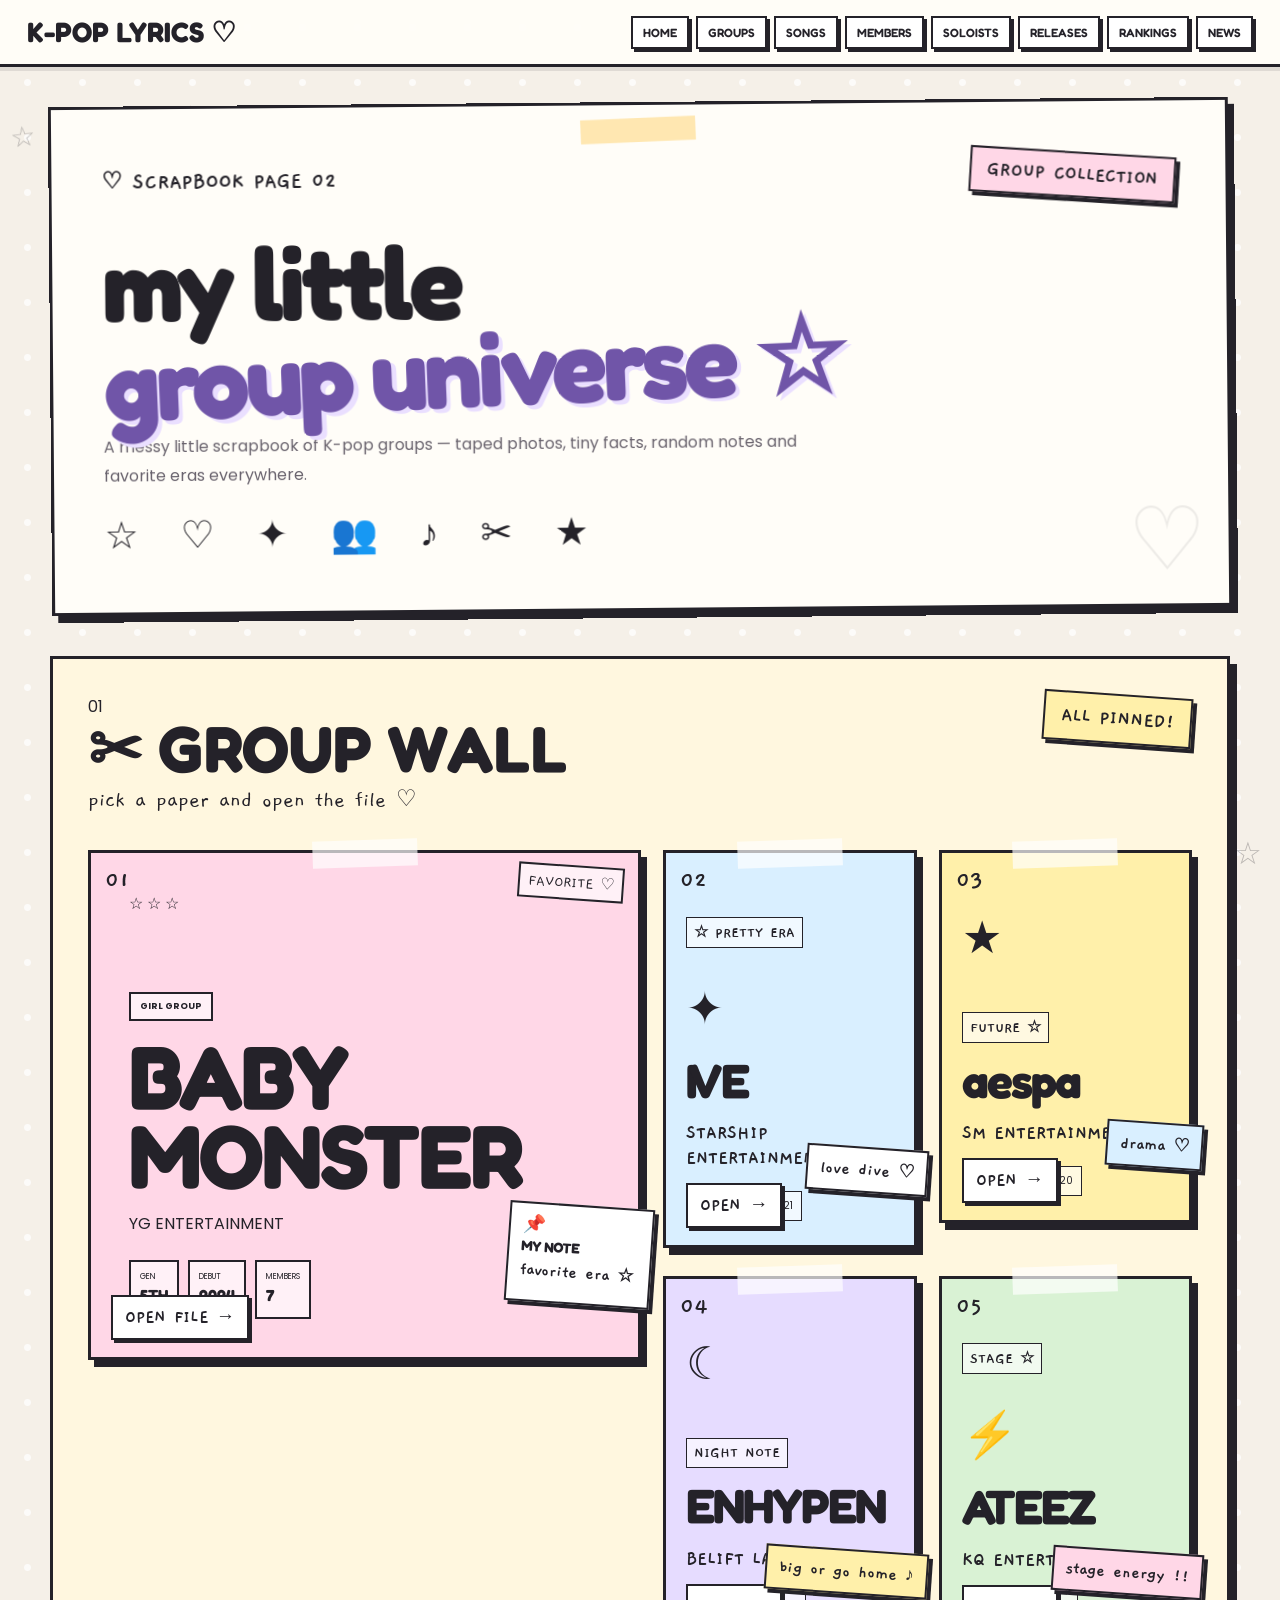
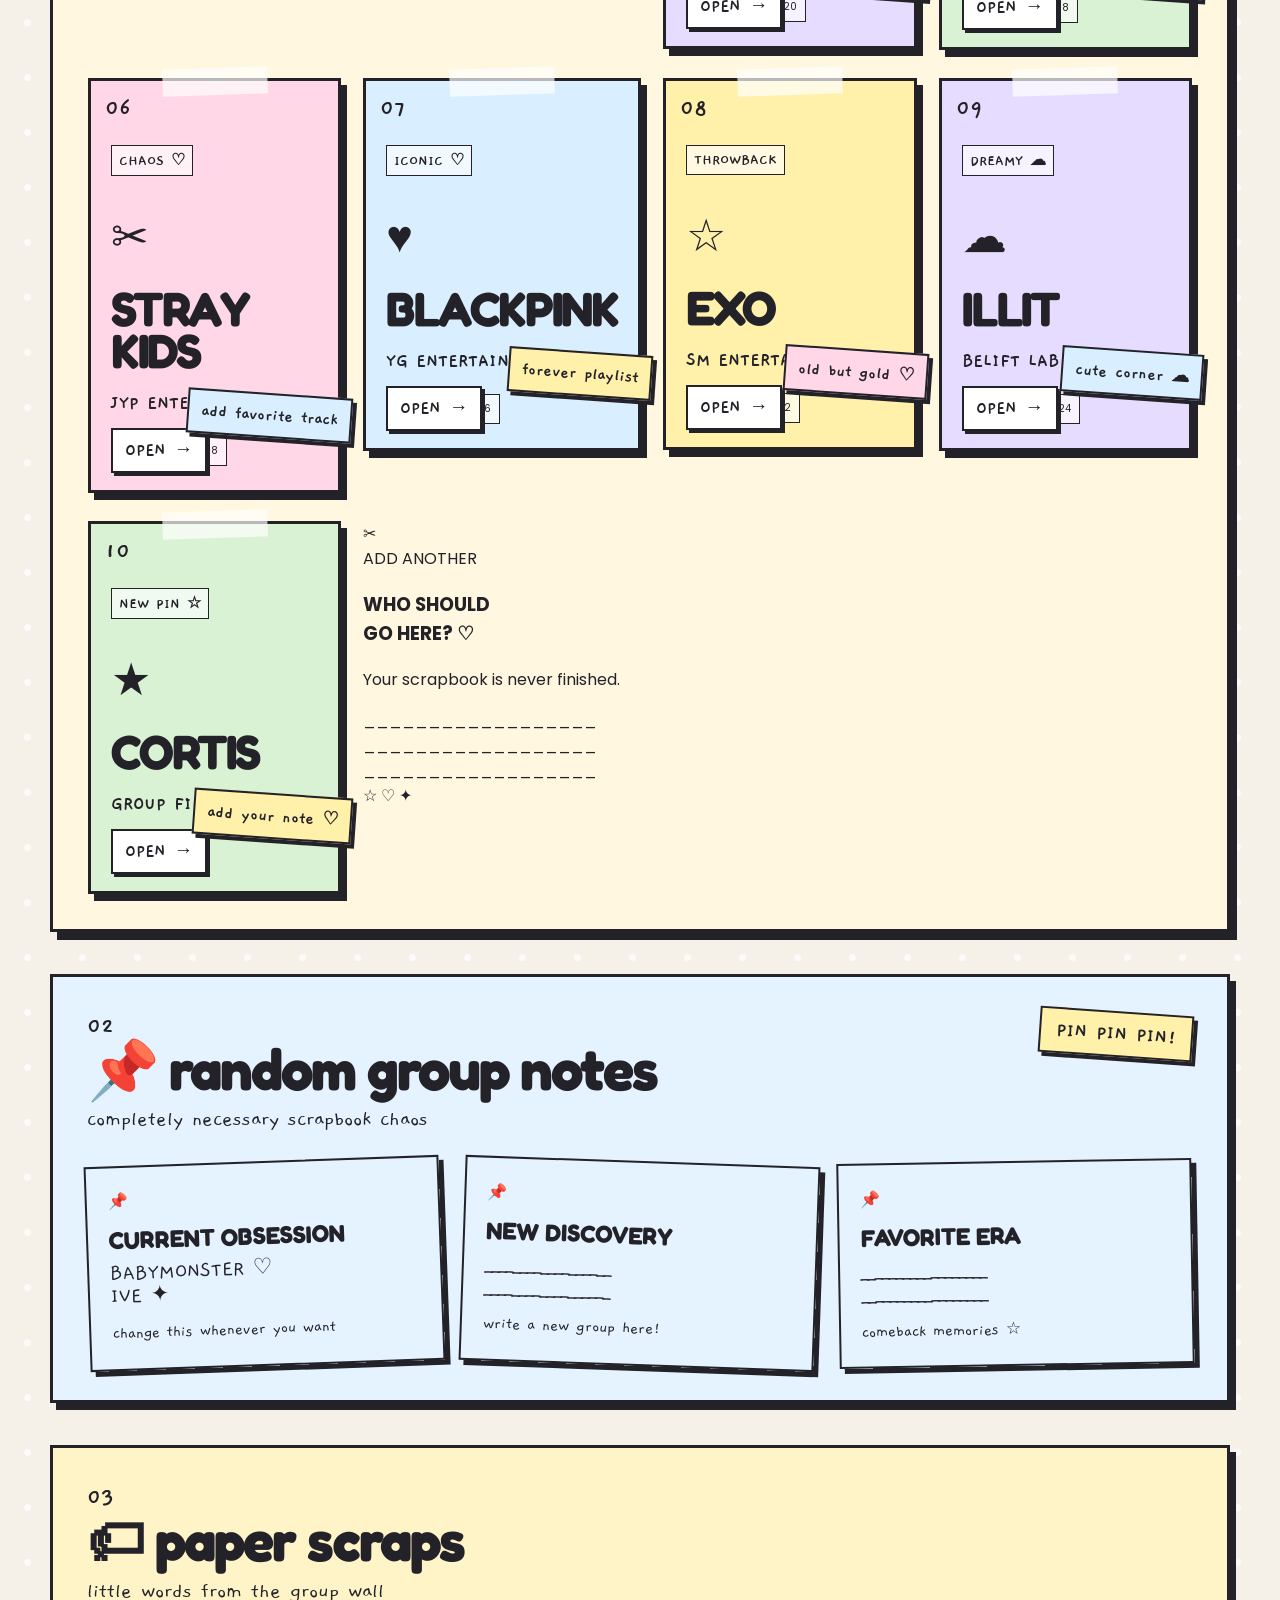
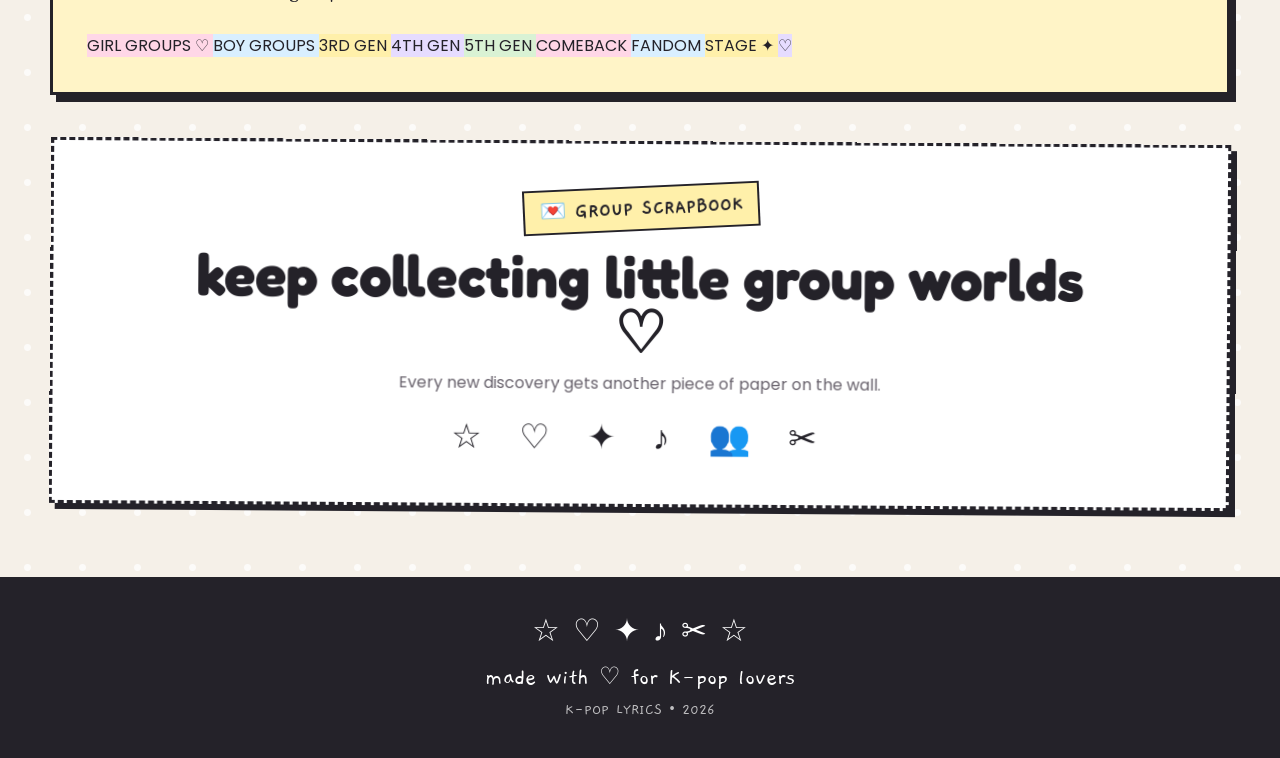
==== commit b643919e: "updated" ====
--- a/groups.html
+++ b/groups.html
@@ -2,599 +2,1295 @@
 <html lang="en">
 
 <head>
+
     <meta charset="UTF-8">
-    <meta name="viewport" content="width=device-width, initial-scale=1.0">
-
-    <title>K-Pop Groups ♡</title>
-
-    <link rel="stylesheet" href="style.css">
+
+    <meta name="viewport"
+        content="width=device-width, initial-scale=1.0">
+
+    <title>Groups • K-POP LYRICS ♡</title>
+
+    <link rel="stylesheet"
+        href="style.css">
+
 </head>
 
+
 <body>
 
-   
-
-
-    <!-- LITTLE DECORATIONS -->
-
-    <div class="sticker sticker-1">♡</div>
-    <div class="sticker sticker-2">✦</div>
-    <div class="sticker sticker-3">🎀</div>
-    <div class="sticker sticker-4">★</div>
-    <div class="sticker sticker-5">✧</div>
-
-
-    <!-- HEADER -->s
-
-    <header>
-
-        <div class="brand">
-
-            <span class="brand-star">✦</span>
-
-            K-POP LYRICS
-
-            <span class="brand-heart">♡</span>
-
-        </div>
-
-
-        <nav>
-
-            <a href="index.html">Home</a>
-            <a href="groups.html">Groups</a>
-            <a href="songs.html">Songs</a>
-            <a href="members.html">Members</a>
-            <a href="soloists.html">Soloists</a>
-            <a href="releases.html">Releases</a>
-            <a href="rankings.html">Rankings</a>
-            <a href="news.html">News</a>
-
-        </nav>
-
-    </header>
-
-
-    <main>
-
-
-        <!-- PAGE HERO -->
-
-        <section class="hero page-hero">
-
-            <div class="hero-note">
-                ✎ GROUPS
-            </div>
-
-
-            <div class="hero-content">
-
-                <p class="small-korean">
-                    아이돌 · 그룹 · 팬덤 · 음악
+
+<header>
+
+    <div class="logo">
+        K-POP LYRICS ♡
+    </div>
+
+
+    <nav>
+
+        <a href="index.html">HOME</a>
+
+        <a href="groups.html">GROUPS</a>
+
+        <a href="songs.html">SONGS</a>
+
+        <a href="members.html">MEMBERS</a>
+
+        <a href="soloists.html">SOLOISTS</a>
+
+        <a href="releases.html">RELEASES</a>
+
+        <a href="rankings.html">RANKINGS</a>
+
+        <a href="news.html">NEWS</a>
+
+    </nav>
+
+</header>
+
+
+
+<main>
+
+
+<!-- =========================================
+     HERO
+========================================= -->
+
+<section class="hero-box groups-new-hero">
+
+    <div class="hero-top">
+
+        <div class="tiny-label">
+            ♡ SCRAPBOOK PAGE 02
+        </div>
+
+        <div class="sticker sticker-pink">
+            GROUP COLLECTION
+        </div>
+
+    </div>
+
+
+    <h1>
+
+        my little<br>
+
+        <span>group universe ☆</span>
+
+    </h1>
+
+
+    <p class="hero-text">
+
+        A messy little scrapbook of K-pop groups —
+        taped photos, tiny facts, random notes
+        and favorite eras everywhere.
+
+    </p>
+
+
+    <div class="music-doodles">
+
+        ☆ ♡ ✦ 👥 ♪ ✂ ★
+
+    </div>
+
+</section>
+
+
+
+<!-- =========================================
+     GROUP WALL
+========================================= -->
+
+<section class="group-collage-section">
+
+    <div class="collage-heading">
+
+        <div>
+
+            <span>
+                01
+            </span>
+
+            <h2>
+                ✂ GROUP WALL
+            </h2>
+
+            <p>
+                pick a paper and open the file ♡
+            </p>
+
+        </div>
+
+
+        <div class="hand-sticker yellow">
+            ALL PINNED!
+        </div>
+
+    </div>
+
+
+
+    <div class="group-collage">
+
+
+
+        <!-- =====================================
+             FEATURED
+        ====================================== -->
+
+        <article
+            class="group-piece group-featured piece-pink"
+            onclick="openGroup(
+                'BABYMONSTER',
+                'YG Entertainment',
+                'Girl Group',
+                '5th Generation',
+                '2024',
+                '7 members'
+            )">
+
+
+            <div class="piece-tape"></div>
+
+
+            <div class="piece-number">
+                01
+            </div>
+
+
+            <div class="piece-stamp">
+                FAVORITE ♡
+            </div>
+
+
+            <div class="piece-stars">
+                ☆ ☆ ☆
+            </div>
+
+
+            <div class="piece-content">
+
+                <span class="piece-type">
+                    GIRL GROUP
+                </span>
+
+
+                <h3>
+                    BABY<br>MONSTER
+                </h3>
+
+
+                <p class="piece-company">
+                    YG ENTERTAINMENT
                 </p>
 
 
-                <h1 class="page-title">
-
-                    <span>K</span>
-                    <span>-</span>
-                    <span>P</span>
-                    <span>O</span>
-                    <span>P</span>
-
-                    <br>
-
-                    <span>G</span>
-                    <span>R</span>
-                    <span>O</span>
-                    <span>U</span>
-                    <span>P</span>
-                    <span>S</span>
-
-                </h1>
-
-
-                <p class="hero-text">
-
-                    Discover your favorite K-Pop groups. ♡
-
-                </p>
-
-            </div>
-
-
-            <div class="hero-note note-right">
-
-                find your faves ♡
-
-            </div>
-
-        </section>
-
-
-        <!-- TICKER -->
-
-        <div class="ticker">
-
-            <div class="ticker-content">
-
-                ♡ BABYMONSTER ♡ LE SSERAFIM ♡ IVE ♡
-                ENHYPEN ♡ ATEEZ ♡ EXO ♡
-                STRAY KIDS ♡ BLACKPINK ♡ ILLIT ♡
-
-            </div>
-
-        </div>
-
-
-        <!-- INTRO -->
-
-        <section class="intro-section">
-
-            <div class="intro-photo">
-
-                <div class="photo-frame">
-
-                    <div class="photo-placeholder">
-                        👥
+                <div class="piece-info-row">
+
+                    <div>
+                        <small>
+                            GEN
+                        </small>
+
+                        <b>
+                            5TH
+                        </b>
                     </div>
 
-                    <span>
-                        GROUP ARCHIVE
-                    </span>
+
+                    <div>
+                        <small>
+                            DEBUT
+                        </small>
+
+                        <b>
+                            2024
+                        </b>
+                    </div>
+
+
+                    <div>
+                        <small>
+                            MEMBERS
+                        </small>
+
+                        <b>
+                            7
+                        </b>
+                    </div>
 
                 </div>
 
             </div>
 
 
-            <div class="intro-writing">
-
-                <p class="section-label">
-                    01 — GROUP ARCHIVE
-                </p>
-
-                <h2>
-                    Find your<br>
-                    favorite group.
-                </h2>
-
-                <p>
-                    Explore K-Pop groups from
-                    different generations, fandoms
-                    and styles.
-                </p>
-
-                <p>
-                    Pick a group below and discover
-                    more about the idols behind
-                    the music. ♡
-                </p>
-
-            </div>
-
-        </section>
-
-
-        <!-- GROUPS -->
-
-        <section class="explore">
-
-            <div class="section-top">
-
-                <div>
-
-                    <p class="section-label">
-                        02 — GROUPS
-                    </p>
-
-                    <h2>
-                        Pick your group. ✦
-                    </h2>
-
-                </div>
-
-
-                <span class="hand-note">
-                    choose one ♡
-                </span>
-
-            </div>
-
-
-            <div class="explore-grid">
-
-
-                <!-- BABYMONSTER -->
-
-                <a href="members.html" class="explore-card card-pink">
-
-                    <span class="card-number">
-                        01
-                    </span>
-
-                    <span class="card-icon">
-                        🎀
-                    </span>
-
-                    <h3>
-                        BABYMONSTER
-                    </h3>
-
-                    <p>
-                        Explore members, songs and lyrics.
-                    </p>
-
-                    <span class="arrow">
-                        ↗
-                    </span>
-
-                </a>
-
-
-                <!-- LE SSERAFIM -->
-
-                <a href="members.html" class="explore-card card-purple">
-
-                    <span class="card-number">
-                        02
-                    </span>
-
-                    <span class="card-icon">
-                        ✦
-                    </span>
-
-                    <h3>
-                        LE SSERAFIM
-                    </h3>
-
-                    <p>
-                        Explore members, songs and lyrics.
-                    </p>
-
-                    <span class="arrow">
-                        ↗
-                    </span>
-
-                </a>
-
-
-                <!-- IVE -->
-
-                <a href="members.html" class="explore-card card-blue">
-
-                    <span class="card-number">
-                        03
-                    </span>
-
-                    <span class="card-icon">
-                        💎
-                    </span>
-
-                    <h3>
-                        IVE
-                    </h3>
-
-                    <p>
-                        Explore members, songs and lyrics.
-                    </p>
-
-                    <span class="arrow">
-                        ↗
-                    </span>
-
-                </a>
-
-
-                <!-- TUIDE -->
-
-                <a href="members.html" class="explore-card card-yellow">
-
-                    <span class="card-number">
-                        04
-                    </span>
-
-                    <span class="card-icon">
-                        ⭐
-                    </span>
-
-                    <h3>
-                        TUIDE
-                    </h3>
-
-                    <p>
-                        Explore members and more.
-                    </p>
-
-                    <span class="arrow">
-                        ↗
-                    </span>
-
-                </a>
-
-
-                <!-- ENHYPEN -->
-
-                <a href="members.html" class="explore-card card-green">
-
-                    <span class="card-number">
-                        05
-                    </span>
-
-                    <span class="card-icon">
-                        🌙
-                    </span>
-
-                    <h3>
-                        ENHYPEN
-                    </h3>
-
-                    <p>
-                        Explore members, songs and lyrics.
-                    </p>
-
-                    <span class="arrow">
-                        ↗
-                    </span>
-
-                </a>
-
-
-                <!-- ATEEZ -->
-
-                <a href="members.html" class="explore-card card-orange">
-
-                    <span class="card-number">
-                        06
-                    </span>
-
-                    <span class="card-icon">
-                        ⚓
-                    </span>
-
-                    <h3>
-                        ATEEZ
-                    </h3>
-
-                    <p>
-                        Explore members, songs and lyrics.
-                    </p>
-
-                    <span class="arrow">
-                        ↗
-                    </span>
-
-                </a>
-
-
-                <!-- EXO -->
-
-                <a href="members.html" class="explore-card card-purple">
-
-                    <span class="card-number">
-                        07
-                    </span>
-
-                    <span class="card-icon">
-                        ✨
-                    </span>
-
-                    <h3>
-                        EXO
-                    </h3>
-
-                    <p>
-                        Explore members, songs and lyrics.
-                    </p>
-
-                    <span class="arrow">
-                        ↗
-                    </span>
-
-                </a>
-
-
-                <!-- STRAY KIDS -->
-
-                <a href="members.html" class="explore-card card-blue">
-
-                    <span class="card-number">
-                        08
-                    </span>
-
-                    <span class="card-icon">
-                        🐺
-                    </span>
-
-                    <h3>
-                        STRAY KIDS
-                    </h3>
-
-                    <p>
-                        Explore members, songs and lyrics.
-                    </p>
-
-                    <span class="arrow">
-                        ↗
-                    </span>
-
-                </a>
-
-
-                <!-- BLACKPINK -->
-
-                <a href="members.html" class="explore-card card-pink">
-
-                    <span class="card-number">
-                        09
-                    </span>
-
-                    <span class="card-icon">
-                        🖤
-                    </span>
-
-                    <h3>
-                        BLACKPINK
-                    </h3>
-
-                    <p>
-                        Explore members, songs and lyrics.
-                    </p>
-
-                    <span class="arrow">
-                        ↗
-                    </span>
-
-                </a>
-
-
-                <!-- ILLIT -->
-
-                <a href="members.html" class="explore-card card-yellow">
-
-                    <span class="card-number">
-                        10
-                    </span>
-
-                    <span class="card-icon">
-                        ♡
-                    </span>
-
-                    <h3>
-                        ILLIT
-                    </h3>
-
-                    <p>
-                        Explore members, songs and lyrics.
-                    </p>
-
-                    <span class="arrow">
-                        ↗
-                    </span>
-
-                </a>
-
-
-                <!-- CORTIS -->
-
-                <a href="members.html" class="explore-card card-green">
-
-                    <span class="card-number">
-                        11
-                    </span>
-
-                    <span class="card-icon">
-                        ✧
-                    </span>
-
-                    <h3>
-                        CORTIS
-                    </h3>
-
-                    <p>
-                        Explore members, songs and lyrics.
-                    </p>
-
-                    <span class="arrow">
-                        ↗
-                    </span>
-
-                </a>
-
-
-            </div>
-
-        </section>
-
-
-        <!-- LITTLE QUOTE -->
-
-        <section class="quote-card">
-
-            <div class="quote-stars">
-                ✦　♡　✧
-            </div>
+            <div class="floating-note yellow-note-small">
+
+                📌
+
+                <strong>
+                    MY NOTE
+                </strong>
+
+                <span>
+                    favorite era ☆
+                </span>
+
+            </div>
+
+
+            <button class="piece-open">
+                OPEN FILE →
+            </button>
+
+
+        </article>
+
+
+
+        <!-- =====================================
+             IVE
+        ====================================== -->
+
+        <article
+            class="group-piece piece-blue"
+            onclick="openGroup(
+                'IVE',
+                'Starship Entertainment',
+                'Girl Group',
+                '4th Generation',
+                '2021',
+                '6 members'
+            )">
+
+
+            <div class="piece-tape"></div>
+
+            <div class="piece-number">
+                02
+            </div>
+
+            <div class="mini-label">
+                ☆ PRETTY ERA
+            </div>
+
+            <div class="piece-icon">
+                ✦
+            </div>
+
+            <h3>
+                IVE
+            </h3>
+
+            <p>
+                STARSHIP ENTERTAINMENT
+            </p>
+
+
+            <div class="tiny-fact">
+
+                <b>
+                    4TH GEN
+                </b>
+
+                <span>
+                    2021
+                </span>
+
+            </div>
+
+
+            <div class="little-tape-note">
+                love dive ♡
+            </div>
+
+
+            <button class="piece-open">
+                OPEN →
+            </button>
+
+        </article>
+
+
+
+        <!-- =====================================
+             AESPA
+        ====================================== -->
+
+        <article
+            class="group-piece piece-yellow group-tilt-right"
+            onclick="openGroup(
+                'aespa',
+                'SM Entertainment',
+                'Girl Group',
+                '4th Generation',
+                '2020',
+                '4 members'
+            )">
+
+
+            <div class="piece-tape"></div>
+
+            <div class="piece-number">
+                03
+            </div>
+
+            <div class="piece-icon">
+                ★
+            </div>
+
+            <span class="mini-label">
+                FUTURE ☆
+            </span>
+
+            <h3>
+                aespa
+            </h3>
+
+            <p>
+                SM ENTERTAINMENT
+            </p>
+
+
+            <div class="tiny-fact">
+
+                <b>
+                    4TH GEN
+                </b>
+
+                <span>
+                    2020
+                </span>
+
+            </div>
+
+
+            <div class="little-tape-note blue-note">
+                drama ♡
+            </div>
+
+
+            <button class="piece-open">
+                OPEN →
+            </button>
+
+        </article>
+
+
+
+        <!-- =====================================
+             ENHYPEN
+        ====================================== -->
+
+        <article
+            class="group-piece piece-purple"
+            onclick="openGroup(
+                'ENHYPEN',
+                'BELIFT LAB',
+                'Boy Group',
+                '4th Generation',
+                '2020',
+                '7 members'
+            )">
+
+
+            <div class="piece-tape"></div>
+
+            <div class="piece-number">
+                04
+            </div>
+
+            <div class="piece-icon">
+                ☾
+            </div>
+
+            <span class="mini-label">
+                NIGHT NOTE
+            </span>
+
+            <h3>
+                ENHYPEN
+            </h3>
+
+            <p>
+                BELIFT LAB
+            </p>
+
+
+            <div class="tiny-fact">
+
+                <b>
+                    4TH GEN
+                </b>
+
+                <span>
+                    2020
+                </span>
+
+            </div>
+
+
+            <div class="little-tape-note yellow-note">
+                big or go home ♪
+            </div>
+
+
+            <button class="piece-open">
+                OPEN →
+            </button>
+
+        </article>
+
+
+
+        <!-- =====================================
+             ATEEZ
+        ====================================== -->
+
+        <article
+            class="group-piece piece-green"
+            onclick="openGroup(
+                'ATEEZ',
+                'KQ Entertainment',
+                'Boy Group',
+                '4th Generation',
+                '2018',
+                '8 members'
+            )">
+
+
+            <div class="piece-tape"></div>
+
+            <div class="piece-number">
+                05
+            </div>
+
+            <span class="mini-label">
+                STAGE ☆
+            </span>
+
+            <div class="piece-icon">
+                ⚡
+            </div>
+
+            <h3>
+                ATEEZ
+            </h3>
+
+            <p>
+                KQ ENTERTAINMENT
+            </p>
+
+
+            <div class="tiny-fact">
+
+                <b>
+                    4TH GEN
+                </b>
+
+                <span>
+                    2018
+                </span>
+
+            </div>
+
+
+            <div class="little-tape-note pink-note">
+                stage energy !!
+            </div>
+
+
+            <button class="piece-open">
+                OPEN →
+            </button>
+
+        </article>
+
+
+
+        <!-- =====================================
+             STRAY KIDS
+        ====================================== -->
+
+        <article
+            class="group-piece piece-pink group-tilt-left"
+            onclick="openGroup(
+                'STRAY KIDS',
+                'JYP Entertainment',
+                'Boy Group',
+                '4th Generation',
+                '2018',
+                '8 members'
+            )">
+
+
+            <div class="piece-tape"></div>
+
+            <div class="piece-number">
+                06
+            </div>
+
+            <span class="mini-label">
+                CHAOS ♡
+            </span>
+
+            <div class="piece-icon">
+                ✂
+            </div>
+
+            <h3>
+                STRAY<br>KIDS
+            </h3>
+
+            <p>
+                JYP ENTERTAINMENT
+            </p>
+
+
+            <div class="tiny-fact">
+
+                <b>
+                    4TH GEN
+                </b>
+
+                <span>
+                    2018
+                </span>
+
+            </div>
+
+
+            <div class="little-tape-note blue-note">
+                add favorite track
+            </div>
+
+
+            <button class="piece-open">
+                OPEN →
+            </button>
+
+        </article>
+
+
+
+        <!-- =====================================
+             BLACKPINK
+        ====================================== -->
+
+        <article
+            class="group-piece piece-blue group-tilt-right"
+            onclick="openGroup(
+                'BLACKPINK',
+                'YG Entertainment',
+                'Girl Group',
+                '3rd Generation',
+                '2016',
+                '4 members'
+            )">
+
+
+            <div class="piece-tape"></div>
+
+            <div class="piece-number">
+                07
+            </div>
+
+            <span class="mini-label">
+                ICONIC ♡
+            </span>
+
+            <div class="piece-icon">
+                ♥
+            </div>
+
+            <h3>
+                BLACKPINK
+            </h3>
+
+            <p>
+                YG ENTERTAINMENT
+            </p>
+
+
+            <div class="tiny-fact">
+
+                <b>
+                    3RD GEN
+                </b>
+
+                <span>
+                    2016
+                </span>
+
+            </div>
+
+
+            <div class="little-tape-note yellow-note">
+                forever playlist
+            </div>
+
+
+            <button class="piece-open">
+                OPEN →
+            </button>
+
+        </article>
+
+
+
+        <!-- =====================================
+             EXO
+        ====================================== -->
+
+        <article
+            class="group-piece piece-yellow"
+            onclick="openGroup(
+                'EXO',
+                'SM Entertainment',
+                'Boy Group',
+                '3rd Generation',
+                '2012',
+                'Group file'
+            )">
+
+
+            <div class="piece-tape"></div>
+
+            <div class="piece-number">
+                08
+            </div>
+
+            <span class="mini-label">
+                THROWBACK
+            </span>
+
+            <div class="piece-icon">
+                ☆
+            </div>
+
+            <h3>
+                EXO
+            </h3>
+
+            <p>
+                SM ENTERTAINMENT
+            </p>
+
+
+            <div class="tiny-fact">
+
+                <b>
+                    3RD GEN
+                </b>
+
+                <span>
+                    2012
+                </span>
+
+            </div>
+
+
+            <div class="little-tape-note pink-note">
+                old but gold ♡
+            </div>
+
+
+            <button class="piece-open">
+                OPEN →
+            </button>
+
+        </article>
+
+
+
+        <!-- =====================================
+             ILLIT
+        ====================================== -->
+
+        <article
+            class="group-piece piece-purple"
+            onclick="openGroup(
+                'ILLIT',
+                'BELIFT LAB',
+                'Girl Group',
+                '5th Generation',
+                '2024',
+                '5 members'
+            )">
+
+
+            <div class="piece-tape"></div>
+
+            <div class="piece-number">
+                09
+            </div>
+
+            <span class="mini-label">
+                DREAMY ☁
+            </span>
+
+            <div class="piece-icon">
+                ☁
+            </div>
+
+            <h3>
+                ILLIT
+            </h3>
+
+            <p>
+                BELIFT LAB
+            </p>
+
+
+            <div class="tiny-fact">
+
+                <b>
+                    5TH GEN
+                </b>
+
+                <span>
+                    2024
+                </span>
+
+            </div>
+
+
+            <div class="little-tape-note blue-note">
+                cute corner ☁
+            </div>
+
+
+            <button class="piece-open">
+                OPEN →
+            </button>
+
+        </article>
+
+
+
+        <!-- =====================================
+             CORTIS
+        ====================================== -->
+
+        <article
+            class="group-piece piece-green"
+            onclick="openGroup(
+                'CORTIS',
+                'Group file',
+                'Boy Group',
+                'Group file',
+                '—',
+                '—'
+            )">
+
+
+            <div class="piece-tape"></div>
+
+            <div class="piece-number">
+                10
+            </div>
+
+            <span class="mini-label">
+                NEW PIN ☆
+            </span>
+
+            <div class="piece-icon">
+                ★
+            </div>
+
+            <h3>
+                CORTIS
+            </h3>
+
+            <p>
+                GROUP FILE
+            </p>
+
+
+            <div class="tiny-fact">
+
+                <b>
+                    NEW
+                </b>
+
+                <span>
+                    PIN
+                </span>
+
+            </div>
+
+
+            <div class="little-tape-note yellow-note">
+                add your note ♡
+            </div>
+
+
+            <button class="piece-open">
+                OPEN →
+            </button>
+
+        </article>
+
+
+
+        <!-- =====================================
+             EMPTY SCRAPBOOK PAPER
+        ====================================== -->
+
+        <div class="empty-group-paper">
+
+            <div class="paper-corner">
+                ✂
+            </div>
+
+            <div class="empty-group-title">
+                ADD ANOTHER
+            </div>
+
+            <h3>
+                WHO SHOULD<br>
+                GO HERE? ♡
+            </h3>
+
+            <p>
+                Your scrapbook is never finished.
+            </p>
+
+            <div class="empty-lines">
+                __________________
+                <br>
+                __________________
+                <br>
+                __________________
+            </div>
+
+            <div class="empty-doodle">
+                ☆ ♡ ✦
+            </div>
+
+        </div>
+
+
+    </div>
+
+</section>
+
+
+
+<!-- =========================================
+     STICKY NOTES
+========================================= -->
+
+<section class="section-box blue-box">
+
+    <div class="section-heading">
+
+        <div>
+
+            <span class="paper-number">
+                02
+            </span>
 
             <h2>
-                "Every group has its own little universe."
+                📌 random group notes
             </h2>
 
             <p>
-                — K-POP LYRICS
-            </p>
-
-            <div class="quote-stars">
-                ✧　♡　✦
-            </div>
-
-        </section>
-
-
-        <!-- FINAL -->
-
-        <section class="final-note">
-
-            <div class="final-stars">
-                ☆ ✦ ♡ ✧ ☆
-            </div>
+                completely necessary scrapbook chaos
+            </p>
+
+        </div>
+
+        <div class="sticker sticker-yellow">
+            PIN PIN PIN!
+        </div>
+
+    </div>
+
+
+    <div class="group-note-wall-new">
+
+
+        <div class="group-sticky-new sticky-yellow">
+
+            📌
+
+            <h3>
+                CURRENT OBSESSION
+            </h3>
+
+            <p>
+                BABYMONSTER ♡
+                <br>
+                IVE ✦
+            </p>
+
+            <small>
+                change this whenever you want
+            </small>
+
+        </div>
+
+
+        <div class="group-sticky-new sticky-pink">
+
+            📌
+
+            <h3>
+                NEW DISCOVERY
+            </h3>
+
+            <p>
+                __________________
+                <br>
+                __________________
+            </p>
+
+            <small>
+                write a new group here!
+            </small>
+
+        </div>
+
+
+        <div class="group-sticky-new sticky-blue">
+
+            📌
+
+            <h3>
+                FAVORITE ERA
+            </h3>
+
+            <p>
+                __________________
+                <br>
+                __________________
+            </p>
+
+            <small>
+                comeback memories ☆
+            </small>
+
+        </div>
+
+    </div>
+
+</section>
+
+
+
+<!-- =========================================
+     CUT OUTS
+========================================= -->
+
+<section class="section-box yellow-box">
+
+    <div class="section-heading">
+
+        <div>
+
+            <span class="paper-number">
+                03
+            </span>
 
             <h2>
-                More groups coming soon! ♡
+                🏷 paper scraps
             </h2>
 
             <p>
-                Keep exploring the K-Pop universe. 🎧
-            </p>
-
-        </section>
-
-
-    </main>
-
-
-    <!-- FOOTER -->
-
-    <footer>
-
-        <div class="footer-logo">
-            K-POP LYRICS ♡
-        </div>
-
-        <p>
-            A little pastel corner of the K-Pop universe.
-        </p>
-
-
-        <div class="social-links">
-
-            <a
-                href="https://www.tiktok.com/@itxx_aeri_core"
-                target="_blank">
-                TikTok
-            </a>
-
-            <a
-                href="https://www.youtube.com/@Itxx_aericore"
-                target="_blank">
-                YouTube
-            </a>
-
-            <a
-                href="https://www.facebook.com/Ameliaanamtarain/"
-                target="_blank">
-                Facebook
-            </a>
-
-        </div>
-
-
-        <small>
-            © 2026 K-POP LYRICS
-        </small>
-
-    </footer>
+                little words from the group wall
+            </p>
+
+        </div>
+
+    </div>
+
+
+    <div class="group-cutouts">
+
+        <span class="group-cutout pink-cutout">
+            GIRL GROUPS ♡
+        </span>
+
+        <span class="group-cutout blue-cutout">
+            BOY GROUPS
+        </span>
+
+        <span class="group-cutout yellow-cutout">
+            3RD GEN
+        </span>
+
+        <span class="group-cutout purple-cutout">
+            4TH GEN
+        </span>
+
+        <span class="group-cutout green-cutout">
+            5TH GEN
+        </span>
+
+        <span class="group-cutout pink-cutout">
+            COMEBACK
+        </span>
+
+        <span class="group-cutout blue-cutout">
+            FANDOM
+        </span>
+
+        <span class="group-cutout yellow-cutout">
+            STAGE ✦
+        </span>
+
+        <span class="group-cutout purple-cutout">
+            ♡
+        </span>
+
+    </div>
+
+</section>
+
+
+
+<!-- =========================================
+     FINAL
+========================================= -->
+
+<section class="final-note">
+
+    <div class="final-sticker">
+        💌 GROUP SCRAPBOOK
+    </div>
+
+    <h2>
+        keep collecting little group worlds ♡
+    </h2>
+
+    <p>
+        Every new discovery gets another piece
+        of paper on the wall.
+    </p>
+
+    <div class="final-doodles">
+        ☆ ♡ ✦ ♪ 👥 ✂
+    </div>
+
+</section>
+
+
+</main>
+
+
+
+<!-- =========================================
+     POPUP
+========================================= -->
+
+<div
+    class="group-popup"
+    id="groupPopup">
+
+
+    <div class="group-popup-paper">
+
+        <button
+            class="close-btn"
+            onclick="closeGroup()">
+
+            ×
+
+        </button>
+
+
+        <div class="popup-label">
+            ♡ GROUP FILE
+        </div>
+
+
+        <h2 id="popupGroupName">
+            GROUP
+        </h2>
+
+
+        <div class="popup-info">
+
+            <p>
+
+                <strong>
+                    COMPANY
+                </strong>
+
+                <span id="popupCompany">
+                </span>
+
+            </p>
+
+
+            <p>
+
+                <strong>
+                    TYPE
+                </strong>
+
+                <span id="popupType">
+                </span>
+
+            </p>
+
+
+            <p>
+
+                <strong>
+                    GENERATION
+                </strong>
+
+                <span id="popupGeneration">
+                </span>
+
+            </p>
+
+
+            <p>
+
+                <strong>
+                    DEBUT
+                </strong>
+
+                <span id="popupDebut">
+                </span>
+
+            </p>
+
+
+            <p>
+
+                <strong>
+                    MEMBERS
+                </strong>
+
+                <span id="popupMembers">
+                </span>
+
+            </p>
+
+        </div>
+
+
+        <div class="popup-heart">
+            ☆ ♡ ☆
+        </div>
+
+
+        <div class="popup-extra-note">
+
+            📌 Add your favorite song,
+            member, era and memories here ♡
+
+        </div>
+
+    </div>
+
+</div>
+
+
+
+<footer>
+
+    <div class="footer-doodles">
+        ☆ ♡ ✦ ♪ ✂ ☆
+    </div>
+
+    made with ♡ for K-pop lovers
+
+    <br>
+
+    <span>
+        K-POP LYRICS • 2026
+    </span>
+
+</footer>
+
+
+
+<script>
+
+function openGroup(
+    name,
+    company,
+    type,
+    generation,
+    debut,
+    members
+) {
+
+    document.getElementById(
+        "popupGroupName"
+    ).textContent = name;
+
+
+    document.getElementById(
+        "popupCompany"
+    ).textContent = company;
+
+
+    document.getElementById(
+        "popupType"
+    ).textContent = type;
+
+
+    document.getElementById(
+        "popupGeneration"
+    ).textContent = generation;
+
+
+    document.getElementById(
+        "popupDebut"
+    ).textContent = debut;
+
+
+    document.getElementById(
+        "popupMembers"
+    ).textContent = members;
+
+
+    document
+        .getElementById("groupPopup")
+        .classList
+        .add("show");
+
+}
+
+
+function closeGroup() {
+
+    document
+        .getElementById("groupPopup")
+        .classList
+        .remove("show");
+
+}
+
+
+window.onclick = function(event) {
+
+    const popup =
+        document.getElementById(
+            "groupPopup"
+        );
+
+    if (
+        event.target === popup
+    ) {
+
+        closeGroup();
+
+    }
+
+};
+
+</script>
 
 
 </body>
-
-</html>
+</html>
--- a/style.css
+++ b/style.css
@@ -1,1084 +1,20873 @@
-/* =====================================
-   K-POP WEBSITE
-   ===================================== */
+@import url('https://fonts.googleapis.com/css2?family=Fredoka:wght@400;500;600;700&family=Gaegu:wght@400;700&family=Poppins:wght@400;500;600;700&display=swap');
+
+
+/* =========================================================
+   GLOBAL
+========================================================= */
+
+:root {
+    --pink: #ffd7e7;
+    --blue: #d9efff;
+    --yellow: #fff0aa;
+    --purple: #e6dcff;
+    --green: #d9f2d4;
+
+    --pink-dark: #efabc8;
+    --blue-dark: #a9d8f7;
+    --yellow-dark: #ecd16d;
+    --purple-dark: #bea8e8;
+    --green-dark: #a9d69e;
+
+    --cream: #f5f0e8;
+    --paper: #fffdf8;
+
+    --ink: #242229;
+    --muted: #69636d;
+
+    --shadow: 6px 7px 0 var(--ink);
+}
 
 * {
     box-sizing: border-box;
 }
 
+html {
+    scroll-behavior: smooth;
+}
+
 body {
     margin: 0;
-    padding: 0;
-    background: white;
-    color: #333;
-    font-family: Arial, sans-serif;
-}
-
-
-/* =====================================
+    color: var(--ink);
+    background:
+        radial-gradient(
+            circle,
+            rgba(255,255,255,.75) 0 3px,
+            transparent 4px
+        ),
+        var(--cream);
+    background-size: 55px 55px;
+    font-family: "Poppins", sans-serif;
+    overflow-x: hidden;
+}
+
+
+/* =========================================================
+   BACKGROUND DOODLES
+========================================================= */
+
+body::before {
+    content: "☆  ♡  ✦  ♪  ✂  ★";
+    position: fixed;
+    top: 110px;
+    left: 10px;
+    font-family: "Gaegu", cursive;
+    font-size: 28px;
+    opacity: .28;
+    pointer-events: none;
+    transform: rotate(-7deg);
+    animation: doodleFloat 4s ease-in-out infinite;
+    z-index: -1;
+}
+
+body::after {
+    content: "♡ ✦ ☆";
+    position: fixed;
+    right: 18px;
+    bottom: 25px;
+    font-family: "Gaegu", cursive;
+    font-size: 31px;
+    opacity: .28;
+    pointer-events: none;
+    animation: doodleFloat 5s ease-in-out infinite reverse;
+    z-index: -1;
+}
+
+
+/* =========================================================
    HEADER
-   ===================================== */
+========================================================= */
 
 header {
-    background: linear-gradient(135deg, #c8b9ed, #b9e2eb);
-    padding: 25px;
-    text-align: center;
-}
-
-header h1 {
-    margin: 0;
-    color: white;
-    font-size: 36px;
+    position: sticky;
+    top: 0;
+    z-index: 4000;
+
+    display: flex;
+    align-items: center;
+    justify-content: space-between;
+
+    gap: 20px;
+    padding: 15px 27px;
+
+    background: rgba(255,253,248,.96);
+    border-bottom: 3px solid var(--ink);
+    box-shadow: 0 4px 0 rgba(36,34,41,.1);
+
+    animation: headerDrop .6s ease both;
+}
+
+.logo {
+    font-family: "Fredoka", sans-serif;
+    font-size: 28px;
+    font-weight: 700;
+    white-space: nowrap;
 }
 
 nav {
-    margin-top: 15px;
-}
-
-nav a {
-    color: white;
-    text-decoration: none;
-    margin: 0 15px;
-    font-weight: bold;
-}
-
-nav a:hover {
-    text-decoration: underline;
-}
-
-
-/* =====================================
-   HERO
-   ===================================== */
-
-.hero {
-    text-align: center;
-    padding: 40px 20px;
-}
-
-.hero h2 {
-    color: #71639b;
-    font-size: 34px;
-}
-
-.hero p {
-    color: #666;
-}
-
-
-/* =====================================
-   SEARCH
-   ===================================== */
-
-input {
-    width: 330px;
-    max-width: 90%;
-    padding: 12px 18px;
-    border: 2px solid #d2c8ed;
-    border-radius: 25px;
-    background: white;
-    font-size: 15px;
-    outline: none;
-}
-
-
-/* =====================================
-   SONG CARDS
-   ===================================== */
-
-.song-card {
-    width: 70%;
-    max-width: 750px;
-    margin: 18px auto;
-    padding: 18px;
-    background: white;
-    border-radius: 10px;
-    border-left: 5px solid #b9dfe8;
-    box-shadow: 0 2px 8px #ddd;
-    text-align: center;
-}
-
-.song-card h3 {
-    color: #71639b;
-}
-
-
-/* =====================================
-   GROUP PHOTOS
-   ===================================== */
-
-.babymonster {
-    display: block;
-    width: 420px;
-    height: 180px;
-    max-width: 90%;
-    margin: 25px auto;
-    object-fit: cover;
-    border-radius: 10px;
-}
-
-
-/* =====================================
-   SMALL MEMBER GRID
-   ===================================== */
-
-.member-grid {
     display: flex;
     flex-wrap: wrap;
+    justify-content: flex-end;
+    gap: 7px;
+}
+
+nav a {
+    color: var(--ink);
+    text-decoration: none;
+
+    padding: 7px 10px;
+
+    background: white;
+    border: 2px solid var(--ink);
+    box-shadow: 3px 3px 0 var(--ink);
+
+    font-family: "Fredoka", sans-serif;
+    font-size: 12px;
+    font-weight: 600;
+
+    transition: .2s ease;
+}
+
+nav a:hover {
+    background: var(--yellow);
+    transform: translate(-2px,-2px) rotate(-2deg);
+}
+
+
+/* =========================================================
+   MAIN
+========================================================= */
+
+main {
+    width: min(1180px, calc(100% - 30px));
+    margin: 35px auto 70px;
+}
+
+
+/* =========================================================
+   HERO
+========================================================= */
+
+.hero-box {
+    position: relative;
+    overflow: hidden;
+
+    padding: 50px;
+
+    background: var(--paper);
+
+    border: 3px solid var(--ink);
+    box-shadow: var(--shadow);
+
+    transform: rotate(-.5deg);
+
+    animation: heroIn .7s ease both;
+}
+
+.hero-box::before {
+    content: "";
+    position: absolute;
+    left: 50%;
+    top: 13px;
+
+    width: 115px;
+    height: 24px;
+
+    background: rgba(255,222,147,.7);
+
+    transform: translateX(-50%) rotate(-2deg);
+}
+
+.hero-box::after {
+    content: "♡";
+
+    position: absolute;
+    right: 22px;
+    bottom: 2px;
+
+    font-family: "Gaegu", cursive;
+    font-size: 88px;
+    opacity: .08;
+}
+
+.hero-top {
+    display: flex;
+    align-items: center;
+    justify-content: space-between;
+    gap: 20px;
+}
+
+.tiny-label {
+    display: inline-block;
+
+    font-family: "Gaegu", cursive;
+    font-size: 23px;
+    font-weight: 700;
+}
+
+.sticker {
+    display: inline-block;
+
+    padding: 8px 15px;
+
+    border: 2px solid var(--ink);
+    box-shadow: 4px 4px 0 var(--ink);
+
+    font-family: "Gaegu", cursive;
+    font-size: 21px;
+    font-weight: 700;
+
+    transform: rotate(4deg);
+
+    animation: stickerFloat 3s ease-in-out infinite;
+}
+
+.sticker-pink {
+    background: var(--pink);
+}
+
+.sticker-blue {
+    background: var(--blue);
+}
+
+.sticker-yellow {
+    background: var(--yellow);
+}
+
+.sticker-purple {
+    background: var(--purple);
+}
+
+.sticker-green {
+    background: var(--green);
+}
+
+.hero-box h1 {
+    margin: 34px 0 18px;
+
+    font-family: "Fredoka", sans-serif;
+    font-size: clamp(55px, 8vw, 105px);
+    line-height: .86;
+    letter-spacing: -4px;
+}
+
+.hero-box h1 span {
+    display: inline-block;
+
+    color: #7055a8;
+
+    text-shadow: 4px 4px 0 #eadfff;
+
+    transform: rotate(-2deg);
+}
+
+.hero-text {
+    max-width: 700px;
+
+    color: var(--muted);
+
+    font-size: 16px;
+    line-height: 1.8;
+}
+
+.music-doodles {
+    margin-top: 22px;
+
+    font-family: "Gaegu", cursive;
+    font-size: 38px;
+    letter-spacing: 13px;
+
+    animation: doodleMove 4s ease-in-out infinite;
+}
+
+
+/* =========================================================
+   NORMAL SECTION BOXES
+========================================================= */
+
+.section-box {
+    position: relative;
+
+    margin-top: 42px;
+    padding: 34px;
+
+    border: 3px solid var(--ink);
+    box-shadow: var(--shadow);
+}
+
+.pink-box {
+    background: #ffe7f0;
+}
+
+.blue-box {
+    background: #e4f3ff;
+}
+
+.yellow-box {
+    background: #fff4c7;
+}
+
+.purple-box {
+    background: #eee6ff;
+}
+
+.green-box {
+    background: #e2f3de;
+}
+
+.section-heading {
+    display: flex;
+    align-items: flex-start;
+    justify-content: space-between;
+
+    gap: 20px;
+    margin-bottom: 28px;
+}
+
+.paper-number {
+    font-family: "Gaegu", cursive;
+    font-size: 25px;
+    font-weight: 700;
+}
+
+.section-heading h2 {
+    margin: 0;
+
+    font-family: "Fredoka", sans-serif;
+    font-size: clamp(35px, 5vw, 58px);
+    line-height: .95;
+    letter-spacing: -2px;
+}
+
+.section-heading p {
+    margin: 8px 0 0;
+
+    font-family: "Gaegu", cursive;
+    font-size: 22px;
+}
+
+
+/* =========================================================
+   INDEX — STICKY NOTES
+========================================================= */
+
+.sticky-container {
+    display: grid;
+    grid-template-columns: repeat(4, 1fr);
+    gap: 18px;
+}
+
+.sticky-note {
+    position: relative;
+    min-height: 200px;
+
+    padding: 22px;
+
+    border: 2px solid var(--ink);
+    box-shadow: 5px 5px 0 var(--ink);
+
+    transition: .25s;
+}
+
+.sticky-note:nth-child(1) {
+    transform: rotate(-2deg);
+}
+
+.sticky-note:nth-child(2) {
+    transform: rotate(2deg);
+}
+
+.sticky-note:nth-child(3) {
+    transform: rotate(-1deg);
+}
+
+.sticky-note:nth-child(4) {
+    transform: rotate(2deg);
+}
+
+.sticky-note:hover {
+    transform: translateY(-7px) rotate(0);
+}
+
+.yellow-note {
+    background: var(--yellow);
+}
+
+.pink-note {
+    background: var(--pink);
+}
+
+.blue-note {
+    background: var(--blue);
+}
+
+.purple-note {
+    background: var(--purple);
+}
+
+.sticky-note h3 {
+    margin: 12px 0 7px;
+
+    font-family: "Fredoka", sans-serif;
+    font-size: 26px;
+}
+
+.sticky-note p {
+    margin: 0;
+
+    font-family: "Gaegu", cursive;
+    font-size: 21px;
+    line-height: 1.1;
+}
+
+.pin {
+    font-size: 20px;
+}
+
+.tiny-doodle {
+    margin-top: 15px;
+
+    font-family: "Gaegu", cursive;
+    font-size: 28px;
+}
+
+
+/* =========================================================
+   INDEX — EXPLORE
+   THIS WAS MISSING
+========================================================= */
+
+.explore-grid {
+    display: grid;
+
+    grid-template-columns:
+        repeat(4, 1fr);
+
+    gap: 18px;
+}
+
+.explore-card {
+    position: relative;
+
+    display: block;
+
+    min-height: 215px;
+
+    padding: 24px;
+
+    color: var(--ink);
+    text-decoration: none;
+
+    border: 3px solid var(--ink);
+    box-shadow: 5px 5px 0 var(--ink);
+
+    transition: .25s ease;
+}
+
+.explore-card:hover {
+    transform:
+        translateY(-7px)
+        rotate(-1deg);
+}
+
+.explore-icon {
+    font-size: 40px;
+}
+
+.explore-title {
+    margin-top: 16px;
+
+    font-family: "Fredoka", sans-serif;
+
+    font-size: 29px;
+    font-weight: 700;
+}
+
+.explore-text {
+    margin-top: 8px;
+
+    font-family: "Gaegu", cursive;
+
+    font-size: 21px;
+    line-height: 1.1;
+}
+
+.mini-tape {
+    position: absolute;
+
+    right: 13px;
+    bottom: 13px;
+
+    padding: 5px 9px;
+
+    background: rgba(255,255,255,.7);
+
+    border: 1px solid var(--ink);
+
+    font-family: "Gaegu", cursive;
+    font-size: 17px;
+    font-weight: 700;
+
+    transform: rotate(-3deg);
+}
+
+
+/* =========================================================
+   INDEX — CUTOUTS
+========================================================= */
+
+.cutout-wall {
+    display: flex;
+
+    flex-wrap: wrap;
+
     justify-content: center;
-    gap: 8px;
-    width: 90%;
-    max-width: 900px;
-    margin: 20px auto;
-}
-
-.member-grid div {
-    width: 70px;
-    padding: 3px;
-    background: white;
-    border-radius: 7px;
-    text-align: center;
-    box-shadow: 0 1px 5px #ddd;
-}
-
-.member-grid img {
-    width: 64px;
-    height: 80px;
-    object-fit: cover;
-    border-radius: 5px;
-}
-
-.member-grid p {
-    margin: 3px 0;
-    font-size: 10px;
-    font-weight: bold;
-    color: #66588f;
-}
-
-.member-grid div:hover {
-    transform: translateY(-3px);
-    transition: 0.2s;
-}
-
-
-/* =====================================
-   MEMBERS PAGE
-   ===================================== */
-
-.members-page {
-    text-align: center;
-    padding: 40px;
-    background: white;
-}
-
-.members-page > h2 {
-    font-size: 32px;
-}
-
-
-/* =====================================
-   GROUP SECTION
-   ===================================== */
-
-.member-group {
-    width: 90%;
-    max-width: 1200px;
-    margin: 35px auto;
-    padding: 30px;
-    background: white;
-    border-radius: 25px;
-    box-shadow: 0 8px 25px rgba(0, 0, 0, 0.08);
-    text-align: center;
-}
-
-.member-group > h2 {
-    color: #d85b91;
-    font-size: 28px;
-    margin-bottom: 25px;
-}
-
-
-/* =====================================
-   MEMBER CARD CONTAINERS
-   ===================================== */
-
-.member-cards,
-.members-grid,
-.member-container {
+
+    gap: 16px;
+
+    padding: 10px;
+}
+
+.cutout {
+    padding: 13px 21px;
+
+    border: 2px solid var(--ink);
+    box-shadow: 4px 4px 0 var(--ink);
+
+    font-family: "Fredoka", sans-serif;
+    font-size: 24px;
+
+    transition: .2s;
+}
+
+.cutout:nth-child(odd) {
+    transform: rotate(-2deg);
+}
+
+.cutout:nth-child(even) {
+    transform: rotate(2deg);
+}
+
+.cutout:hover {
+    transform: translateY(-5px) rotate(0);
+}
+
+.pink-cutout {
+    background: var(--pink);
+}
+
+.blue-cutout {
+    background: var(--blue);
+}
+
+.yellow-cutout {
+    background: var(--yellow);
+}
+
+.purple-cutout {
+    background: var(--purple);
+}
+
+.green-cutout {
+    background: var(--green);
+}
+
+
+/* =========================================================
+   GROUPS — CLEAN COLLAGE
+========================================================= */
+
+.group-collage-section {
+    position: relative;
+
+    margin-top: 45px;
+    padding: 35px;
+
+    background: #fff7df;
+
+    border: 3px solid var(--ink);
+    box-shadow: 7px 8px 0 var(--ink);
+}
+
+.collage-heading {
+    display: flex;
+    align-items: flex-start;
+    justify-content: space-between;
+
+    gap: 20px;
+    margin-bottom: 35px;
+}
+
+.collage-heading h2 {
+    margin: 0;
+
+    font-family: "Fredoka", sans-serif;
+    font-size: clamp(40px, 6vw, 65px);
+    line-height: .9;
+}
+
+.collage-heading p {
+    margin: 8px 0 0;
+
+    font-family: "Gaegu", cursive;
+    font-size: 23px;
+}
+
+.hand-sticker {
+    padding: 10px 16px;
+
+    border: 2px solid var(--ink);
+    box-shadow: 4px 4px 0 var(--ink);
+
+    font-family: "Gaegu", cursive;
+    font-size: 21px;
+    font-weight: 700;
+
+    transform: rotate(4deg);
+}
+
+.hand-sticker.yellow {
+    background: var(--yellow);
+}
+
+.group-collage {
+    display: grid;
+
+    grid-template-columns:
+        repeat(4, 1fr);
+
+    gap: 28px 22px;
+
+    align-items: start;
+}
+
+.group-piece {
+    position: relative;
+
+    min-height: 325px;
+
+    padding: 24px 20px;
+
+    border: 3px solid var(--ink);
+    box-shadow: 6px 7px 0 var(--ink);
+
+    cursor: pointer;
+
+    transition:
+        transform .22s ease,
+        box-shadow .22s ease;
+}
+
+.group-piece:hover {
+    transform:
+        translateY(-7px)
+        rotate(0deg) !important;
+
+    box-shadow:
+        8px 10px 0 var(--ink);
+}
+
+.group-featured {
+    grid-column: span 2;
+    grid-row: span 2;
+
+    min-height: 500px;
+
+    padding: 38px;
+}
+
+.piece-pink {
+    background: var(--pink);
+}
+
+.piece-blue {
+    background: var(--blue);
+}
+
+.piece-yellow {
+    background: var(--yellow);
+}
+
+.piece-purple {
+    background: var(--purple);
+}
+
+.piece-green {
+    background: var(--green);
+}
+
+.piece-tape {
+    position: absolute;
+
+    top: -13px;
+    left: 50%;
+
+    width: 105px;
+    height: 27px;
+
+    background: rgba(255,255,255,.68);
+
+    transform:
+        translateX(-50%)
+        rotate(-2deg);
+
+    z-index: 3;
+}
+
+.piece-number {
+    position: absolute;
+
+    top: 12px;
+    left: 14px;
+
+    font-family:
+        "Gaegu",
+        cursive;
+
+    font-size: 25px;
+    font-weight: 700;
+}
+
+.piece-stamp {
+    position: absolute;
+
+    top: 12px;
+    right: 14px;
+
+    padding: 5px 8px;
+
+    background: rgba(255,255,255,.66);
+
+    border: 2px solid var(--ink);
+
+    font-family:
+        "Gaegu",
+        cursive;
+
+    transform: rotate(4deg);
+}
+
+.piece-content {
+    padding-top: 75px;
+}
+
+.piece-type {
+    display: inline-block;
+
+    padding: 6px 9px;
+
+    background: rgba(255,255,255,.66);
+
+    border: 2px solid var(--ink);
+
+    font-size: 9px;
+    font-weight: 700;
+}
+
+.group-piece h3 {
+    margin: 16px 0 7px;
+
+    font-family: "Fredoka", sans-serif;
+
+    font-size:
+        clamp(34px, 4vw, 48px);
+
+    line-height: .88;
+
+    letter-spacing: -2px;
+}
+
+.group-featured h3 {
+    font-size:
+        clamp(58px, 7vw, 90px);
+}
+
+.group-company,
+.group-piece > p {
+    font-family: "Gaegu", cursive;
+
+    font-size: 20px;
+
+    font-weight: 700;
+}
+
+.piece-info-row {
     display: flex;
     flex-wrap: wrap;
+
+    gap: 9px;
+
+    margin-top: 24px;
+}
+
+.piece-info-row > div {
+    padding: 9px;
+
+    background:
+        rgba(255,255,255,.66);
+
+    border: 2px solid var(--ink);
+}
+
+.piece-info-row small {
+    display: block;
+    font-size: 8px;
+}
+
+.piece-info-row b {
+    font-family:
+        "Fredoka",
+        sans-serif;
+}
+
+.piece-icon {
+    margin-top: 27px;
+    font-size: 45px;
+}
+
+.mini-label {
+    display: inline-block;
+
+    margin-top: 40px;
+
+    padding: 4px 7px;
+
+    background:
+        rgba(255,255,255,.65);
+
+    border: 1px solid var(--ink);
+
+    font-family:
+        "Gaegu",
+        cursive;
+
+    font-size: 16px;
+    font-weight: 700;
+}
+
+.tiny-fact {
+    display: flex;
+    gap: 8px;
+
+    margin-top: 18px;
+}
+
+.tiny-fact b,
+.tiny-fact span {
+    padding: 6px 8px;
+
+    background:
+        rgba(255,255,255,.66);
+
+    border: 1px solid var(--ink);
+
+    font-size: 10px;
+}
+
+.little-tape-note,
+.floating-note {
+    position: absolute;
+
+    right: -14px;
+    bottom: 52px;
+
+    padding: 9px 12px;
+
+    background: white;
+
+    border: 2px solid var(--ink);
+    box-shadow: 4px 4px 0 var(--ink);
+
+    font-family:
+        "Gaegu",
+        cursive;
+
+    font-size: 18px;
+    font-weight: 700;
+
+    transform: rotate(4deg);
+
+    z-index: 5;
+}
+
+.yellow-note {
+    background: var(--yellow);
+}
+
+.blue-note {
+    background: var(--blue);
+}
+
+.pink-note {
+    background: var(--pink);
+}
+
+.floating-note {
+    width: 145px;
+    min-height: 100px;
+}
+
+.floating-note strong {
+    display: block;
+
+    font-family:
+        "Fredoka",
+        sans-serif;
+
+    font-size: 14px;
+}
+
+.floating-note span {
+    display: block;
+    margin-top: 4px;
+}
+
+.piece-open {
+    position: absolute;
+
+    left: 20px;
+    bottom: 17px;
+
+    padding: 8px 12px;
+
+    color: var(--ink);
+
+    background: white;
+
+    border: 2px solid var(--ink);
+    box-shadow: 3px 3px 0 var(--ink);
+
+    font-family:
+        "Gaegu",
+        cursive;
+
+    font-size: 19px;
+    font-weight: 700;
+
+    cursor: pointer;
+}
+
+.piece-open:hover {
+    background: var(--pink);
+    transform: translateY(-2px);
+}
+
+
+/* =========================================================
+   GROUP RANDOM NOTES
+========================================================= */
+
+.group-note-wall,
+.group-note-wall-new {
+    display: grid;
+
+    grid-template-columns:
+        repeat(3, 1fr);
+
+    gap: 20px;
+}
+
+.big-sticky,
+.group-sticky-new {
+    min-height: 205px;
+
+    padding: 21px;
+
+    border: 2px solid var(--ink);
+    box-shadow: 5px 5px 0 var(--ink);
+}
+
+.big-sticky:nth-child(1),
+.group-sticky-new:nth-child(1) {
+    transform: rotate(-2deg);
+}
+
+.big-sticky:nth-child(2),
+.group-sticky-new:nth-child(2) {
+    transform: rotate(2deg);
+}
+
+.big-sticky:nth-child(3),
+.group-sticky-new:nth-child(3) {
+    transform: rotate(-1deg);
+}
+
+.big-sticky:nth-child(4) {
+    transform: rotate(2deg);
+}
+
+.big-sticky h3,
+.group-sticky-new h3 {
+    margin: 12px 0 7px;
+
+    font-family:
+        "Fredoka",
+        sans-serif;
+
+    font-size:
+        24px;
+}
+
+.big-sticky p,
+.group-sticky-new p {
+    margin: 0;
+
+    font-family:
+        "Gaegu",
+        cursive;
+
+    font-size:
+        22px;
+
+    line-height:
+        1.05;
+}
+
+.big-sticky small,
+.group-sticky-new small {
+    display: block;
+
+    margin-top: 15px;
+
+    font-family:
+        "Gaegu",
+        cursive;
+
+    font-size: 17px;
+}
+
+
+/* =========================================================
+   MEMBERS
+   FORCE ALL PHOTOS INTO PROPER ROWS
+========================================================= */
+
+.member-group-section {
+    position: relative;
+
+    margin-top: 44px;
+    padding: 30px;
+
+    border: 3px solid var(--ink);
+    box-shadow: 7px 8px 0 var(--ink);
+}
+
+.member-group-section.group-pink {
+    background: #ffe5ee;
+}
+
+.member-group-section.group-blue {
+    background: #e2f2ff;
+}
+
+.member-group-section.group-yellow {
+    background: #fff3c2;
+}
+
+.member-group-section.group-purple {
+    background: #eee5ff;
+}
+
+.member-group-section.group-green {
+    background: #e2f3de;
+}
+
+.member-group-heading {
+    display: flex;
+
+    justify-content: space-between;
+    align-items: flex-start;
+
+    gap: 20px;
+
+    margin-bottom: 30px;
+}
+
+.member-group-heading h2 {
+    margin: 0;
+
+    font-family:
+        "Fredoka",
+        sans-serif;
+
+    font-size:
+        clamp(
+            38px,
+            5vw,
+            62px
+        );
+
+    line-height: .9;
+}
+
+.member-group-heading p {
+    margin: 7px 0 0;
+
+    font-family:
+        "Gaegu",
+        cursive;
+
+    font-size: 21px;
+}
+
+.member-paper-number {
+    font-family:
+        "Gaegu",
+        cursive;
+
+    font-size: 24px;
+
+    font-weight: 700;
+}
+
+.member-heading-right {
+    display: flex;
+
+    flex-direction: column;
+
+    align-items: flex-end;
+
+    gap: 10px;
+}
+
+.member-group-count {
+    padding: 9px 12px;
+
+    background: white;
+
+    border: 2px solid var(--ink);
+    box-shadow: 3px 3px 0 var(--ink);
+
+    font-family:
+        "Fredoka",
+        sans-serif;
+
+    font-size: 12px;
+
+    transform: rotate(2deg);
+}
+
+.member-source {
+    color: var(--ink);
+    text-decoration: none;
+
+    padding: 5px 8px;
+
+    background: rgba(255,255,255,.65);
+
+    border: 1px solid var(--ink);
+
+    font-family:
+        "Gaegu",
+        cursive;
+
+    font-size: 17px;
+
+    font-weight: 700;
+}
+
+
+/* IMPORTANT: HORIZONTAL PHOTO ROWS */
+
+.member-photo-grid {
+    display: grid;
+
+    grid-template-columns:
+        repeat(7, minmax(0, 1fr));
+
+    gap: 15px;
+
+    width: 100%;
+
+    align-items: start;
+}
+
+.member-photo-card {
+    position: relative;
+
+    width: 100%;
+
+    min-width: 0;
+
+    padding:
+        10px 8px 13px;
+
+    background:
+        rgba(255,255,255,.76);
+
+    border: 2px solid var(--ink);
+
+    box-shadow:
+        4px 5px 0 var(--ink);
+
+    cursor: pointer;
+
+    transition:
+        transform .2s ease;
+}
+
+.member-photo-card:nth-child(odd) {
+    transform: rotate(-1deg);
+}
+
+.member-photo-card:nth-child(even) {
+    transform: rotate(1deg);
+}
+
+.member-photo-card:hover {
+    transform:
+        translateY(-7px)
+        rotate(0);
+}
+
+.member-card-tape {
+    position: absolute;
+
+    top: -10px;
+    left: 50%;
+
+    width: 63px;
+    height: 20px;
+
+    background:
+        rgba(255,255,255,.72);
+
+    transform:
+        translateX(-50%)
+        rotate(-2deg);
+
+    z-index: 4;
+}
+
+.member-card-number {
+    position: absolute;
+
+    top: 6px;
+    right: 7px;
+
+    font-family:
+        "Gaegu",
+        cursive;
+
+    font-size: 17px;
+    font-weight: 700;
+
+    z-index: 4;
+}
+
+.member-image-wrap {
+    width: 100%;
+    aspect-ratio: 1 / 1.18;
+
+    overflow: hidden;
+
+    border:
+        2px solid var(--ink);
+
+    background: #eeeae3;
+}
+
+.member-image-wrap img {
+    display: block;
+
+    width: 100%;
+    height: 100%;
+
+    object-fit: cover;
+
+    transition:
+        transform .25s ease;
+}
+
+.member-photo-card:hover
+.member-image-wrap img {
+    transform: scale(1.04);
+}
+
+.member-mini-label {
+    display: inline-block;
+
+    margin-top: 7px;
+
+    padding: 3px 5px;
+
+    background:
+        rgba(255,255,255,.72);
+
+    border: 1px solid var(--ink);
+
+    font-size: 7px;
+    font-weight: 700;
+}
+
+.member-photo-card h3 {
+    margin:
+        7px 0 2px;
+
+    font-family:
+        "Fredoka",
+        sans-serif;
+
+    font-size: 16px;
+
+    line-height: .95;
+}
+
+.member-photo-card p {
+    margin: 0;
+
+    font-family:
+        "Gaegu",
+        cursive;
+
+    font-size: 15px;
+
+    line-height: 1;
+}
+
+.member-open {
+    display: block;
+
+    margin-top: 7px;
+
+    text-align: right;
+
+    font-family:
+        "Gaegu",
+        cursive;
+
+    font-size: 14px;
+
+    font-weight: 700;
+}
+
+
+/* =========================================================
+   FORMER MEMBER
+========================================================= */
+
+.former-member-section {
+    position: relative;
+
+    margin-top: 44px;
+    padding: 34px;
+
+    background: #f0e8ff;
+
+    border:
+        3px dashed var(--ink);
+
+    box-shadow:
+        6px 7px 0 var(--ink);
+}
+
+.former-heading {
+    display: flex;
+
+    justify-content: space-between;
+    align-items: flex-start;
+
+    gap: 20px;
+
+    margin-bottom:
+        30px;
+}
+
+.former-heading h2 {
+    margin:
+        4px 0;
+
+    font-family:
+        "Fredoka",
+        sans-serif;
+
+    font-size:
+        clamp(
+            40px,
+            5vw,
+            58px
+        );
+
+    line-height:
+        .9;
+}
+
+.former-heading p {
+    margin:
+        7px 0 0;
+
+    font-family:
+        "Gaegu",
+        cursive;
+
+    font-size:
+        21px;
+}
+
+.sad-sticker {
+    padding:
+        11px 15px;
+
+    background:
+        var(--pink);
+
+    border:
+        2px solid var(--ink);
+
+    box-shadow:
+        4px 4px 0 var(--ink);
+
+    font-family:
+        "Fredoka",
+        sans-serif;
+
+    font-size:
+        17px;
+
+    transform:
+        rotate(4deg);
+}
+
+.former-member-card {
+    display:
+        grid;
+
+    grid-template-columns:
+        240px 1fr;
+
+    gap:
+        30px;
+
+    align-items:
+        center;
+
+    padding:
+        25px;
+
+    background:
+        white;
+
+    border:
+        3px solid var(--ink);
+
+    box-shadow:
+        6px 6px 0 var(--ink);
+}
+
+.former-photo-wrap {
+    position:
+        relative;
+}
+
+.former-photo-wrap img {
+    display:
+        block;
+
+    width:
+        100%;
+
+    aspect-ratio:
+        1 / 1.2;
+
+    object-fit:
+        cover;
+
+    background:
+        #ece8e0;
+
+    border:
+        3px solid var(--ink);
+}
+
+.former-photo-note {
+    position:
+        absolute;
+
+    left:
+        -10px;
+
+    bottom:
+        10px;
+
+    padding:
+        6px 9px;
+
+    background:
+        var(--yellow);
+
+    border:
+        2px solid var(--ink);
+
+    font-family:
+        "Gaegu",
+        cursive;
+
+    font-size:
+        17px;
+
+    font-weight:
+        700;
+
+    transform:
+        rotate(-4deg);
+}
+
+.former-label {
+    display:
+        inline-block;
+
+    padding:
+        5px 8px;
+
+    background:
+        var(--pink);
+
+    border:
+        2px solid var(--ink);
+
+    font-size:
+        9px;
+
+    font-weight:
+        700;
+}
+
+.former-info h3 {
+    margin:
+        15px 0 0;
+
+    font-family:
+        "Fredoka",
+        sans-serif;
+
+    font-size:
+        clamp(
+            55px,
+            7vw,
+            90px
+        );
+
+    line-height:
+        .8;
+}
+
+.former-real-name {
+    margin:
+        8px 0;
+
+    font-family:
+        "Gaegu",
+        cursive;
+
+    font-size:
+        24px;
+}
+
+.former-facts {
+    display:
+        flex;
+
+    flex-wrap:
+        wrap;
+
+    gap:
+        8px;
+
+    margin-top:
+        20px;
+}
+
+.former-facts span {
+    padding:
+        7px 9px;
+
+    background:
+        var(--blue);
+
+    border:
+        2px solid var(--ink);
+
+    font-size:
+        10px;
+
+    font-weight:
+        700;
+}
+
+.sad-note {
+    width:
+        min(
+            340px,
+            100%
+        );
+
+    margin-top:
+        22px;
+
+    padding:
+        15px;
+
+    background:
+        var(--yellow);
+
+    border:
+        2px solid var(--ink);
+
+    box-shadow:
+        4px 4px 0 var(--ink);
+
+    font-family:
+        "Gaegu",
+        cursive;
+
+    font-size:
+        23px;
+
+    font-weight:
+        700;
+
+    transform:
+        rotate(-2deg);
+}
+
+.sad-note p {
+    margin:
+        5px 0 0;
+
+    font-size:
+        19px;
+
+    line-height:
+        1.05;
+}
+
+.former-source {
+    display:
+        inline-block;
+
+    margin-top:
+        20px;
+
+    padding:
+        9px 12px;
+
+    color:
+        var(--ink);
+
+    text-decoration:
+        none;
+
+    background:
+        white;
+
+    border:
+        2px solid var(--ink);
+
+    box-shadow:
+        3px 3px 0 var(--ink);
+
+    font-family:
+        "Fredoka",
+        sans-serif;
+}
+
+
+/* =========================================================
+   MEMBER POPUP
+========================================================= */
+
+.member-popup,
+.group-popup,
+.song-popup,
+.solo-popup,
+.release-popup,
+.news-popup {
+    position:
+        fixed;
+
+    inset:
+        0;
+
+    display:
+        none;
+
+    align-items:
+        center;
+
+    justify-content:
+        center;
+
+    padding:
+        20px;
+
+    background:
+        rgba(36,34,41,.58);
+
+    z-index:
+        7000;
+}
+
+.member-popup.show,
+.group-popup.show,
+.song-popup.show,
+.solo-popup.show,
+.release-popup.show,
+.news-popup.show {
+    display:
+        flex;
+}
+
+.member-popup-paper,
+.group-popup-paper,
+.song-popup-paper,
+.solo-popup-paper,
+.release-popup-paper,
+.news-popup-paper {
+    position:
+        relative;
+
+    width:
+        min(
+            750px,
+            100%
+        );
+
+    max-height:
+        88vh;
+
+    overflow-y:
+        auto;
+
+    padding:
+        35px;
+
+    background:
+        var(--paper);
+
+    border:
+        3px solid var(--ink);
+
+    box-shadow:
+        8px 8px 0 var(--ink);
+
+    animation:
+        popupIn .25s ease both;
+}
+
+.member-popup-paper {
+    display:
+        grid;
+
+    grid-template-columns:
+        210px 1fr;
+
+    gap:
+        30px;
+
+    align-items:
+        center;
+}
+
+.popup-member-left {
+    position:
+        relative;
+}
+
+.popup-member-left img {
+    width:
+        100%;
+
+    aspect-ratio:
+        1 / 1.2;
+
+    object-fit:
+        cover;
+
+    border:
+        3px solid var(--ink);
+}
+
+.popup-photo-label {
+    position:
+        absolute;
+
+    left:
+        -9px;
+
+    bottom:
+        10px;
+
+    padding:
+        5px 8px;
+
+    background:
+        var(--yellow);
+
+    border:
+        2px solid var(--ink);
+
+    font-family:
+        "Gaegu",
+        cursive;
+
+    font-size:
+        16px;
+
+    transform:
+        rotate(-4deg);
+}
+
+.popup-label {
+    font-family:
+        "Gaegu",
+        cursive;
+
+    font-size:
+        21px;
+
+    font-weight:
+        700;
+}
+
+.member-popup-paper h2,
+.group-popup-paper h2,
+.song-popup-paper h2,
+.solo-popup-paper h2,
+.release-popup-paper h2,
+.news-popup-paper h2 {
+    margin:
+        8px 0;
+
+    font-family:
+        "Fredoka",
+        sans-serif;
+
+    font-size:
+        clamp(
+            45px,
+            8vw,
+            75px
+        );
+
+    line-height:
+        .88;
+}
+
+.popup-member-group {
+    margin:
+        0;
+
+    font-family:
+        "Gaegu",
+        cursive;
+
+    font-size:
+        25px;
+}
+
+.popup-info {
+    display:
+        grid;
+
+    gap:
+        10px;
+
+    margin-top:
+        20px;
+}
+
+.popup-info p {
+    display:
+        flex;
+
+    justify-content:
+        space-between;
+
+    gap:
+        15px;
+
+    margin:
+        0;
+
+    padding:
+        12px;
+
+    background:
+        white;
+
+    border:
+        2px solid var(--ink);
+}
+
+.popup-info strong {
+    font-family:
+        "Fredoka",
+        sans-serif;
+}
+
+.popup-member-note,
+.popup-extra-note {
+    margin-top:
+        20px;
+
+    padding:
+        15px;
+
+    background:
+        var(--blue);
+
+    border:
+        2px dashed var(--ink);
+
+    font-family:
+        "Gaegu",
+        cursive;
+
+    font-size:
+        20px;
+}
+
+.popup-heart {
+    margin:
+        17px 0;
+
+    font-family:
+        "Gaegu",
+        cursive;
+
+    font-size:
+        31px;
+}
+
+.close-btn {
+    position:
+        absolute;
+
+    top:
+        12px;
+
+    right:
+        13px;
+
+    width:
+        38px;
+
+    height:
+        38px;
+
+    background:
+        var(--pink);
+
+    border:
+        2px solid var(--ink);
+
+    font-family:
+        "Fredoka",
+        sans-serif;
+
+    font-size:
+        26px;
+
+    cursor:
+        pointer;
+}
+
+
+/* =========================================================
+   SONGS
+========================================================= */
+
+.song-wall {
+    display:
+        grid;
+
+    grid-template-columns:
+        repeat(4,1fr);
+
+    gap:
+        18px;
+}
+
+.song-card-new {
+    position:
+        relative;
+
+    min-height:
+        285px;
+
+    padding:
+        20px;
+
+    border:
+        3px solid var(--ink);
+
+    box-shadow:
+        5px 5px 0 var(--ink);
+
+    cursor:
+        pointer;
+
+    transition:
+        .22s ease;
+}
+
+.song-card-new:hover {
+    transform:
+        translateY(-7px)
+        rotate(-1deg);
+}
+
+.song-card-number {
+    position:
+        absolute;
+
+    top:
+        10px;
+
+    right:
+        12px;
+
+    font-family:
+        "Gaegu",
+        cursive;
+
+    font-size:
+        23px;
+
+    font-weight:
+        700;
+}
+
+.song-cover-new {
+    display:
+        grid;
+
+    place-items:
+        center;
+
+    width:
+        110px;
+
+    height:
+        110px;
+
+    margin:
+        19px auto 15px;
+
+    background:
+        rgba(255,255,255,.60);
+
+    border:
+        3px solid var(--ink);
+
+    box-shadow:
+        4px 4px 0 var(--ink);
+
+    font-size:
+        45px;
+}
+
+.song-tag {
+    display:
+        inline-block;
+
+    padding:
+        5px 8px;
+
+    background:
+        rgba(255,255,255,.65);
+
+    border:
+        1px solid var(--ink);
+
+    font-size:
+        9px;
+
+    font-weight:
+        700;
+}
+
+.song-card-new h3 {
+    margin:
+        9px 0 4px;
+
+    font-family:
+        "Fredoka",
+        sans-serif;
+
+    font-size:
+        28px;
+
+    line-height:
+        .92;
+}
+
+.song-card-new p {
+    margin:
+        0;
+
+    font-family:
+        "Gaegu",
+        cursive;
+
+    font-size:
+        18px;
+}
+
+.open-song {
+    position:
+        absolute;
+
+    right:
+        14px;
+
+    bottom:
+        12px;
+
+    font-family:
+        "Gaegu",
+        cursive;
+
+    font-size:
+        20px;
+
+    font-weight:
+        700;
+}
+
+.song-sticky-section {
+    display:
+        grid;
+
+    grid-template-columns:
+        repeat(3,1fr);
+
+    gap:
+        18px;
+
+    margin-top:
+        38px;
+}
+
+.cute-song-note {
+    min-height:
+        175px;
+
+    padding:
+        22px;
+
+    border:
+        2px solid var(--ink);
+
+    box-shadow:
+        5px 5px 0 var(--ink);
+}
+
+.cute-song-note h3 {
+    margin:
+        12px 0 6px;
+
+    font-family:
+        "Fredoka",
+        sans-serif;
+
+    font-size:
+        26px;
+}
+
+.cute-song-note p {
+    margin:
+        0;
+
+    font-family:
+        "Gaegu",
+        cursive;
+
+    font-size:
+        21px;
+}
+
+.playlist-box {
+    position:
+        relative;
+
+    margin-top:
+        35px;
+
+    padding:
+        32px;
+
+    background:
+        white;
+
+    border:
+        3px solid var(--ink);
+
+    box-shadow:
+        6px 6px 0 var(--ink);
+
+    transform:
+        rotate(-.5deg);
+}
+
+.playlist-box h2 {
+    margin:
+        10px 0;
+
+    font-family:
+        "Fredoka",
+        sans-serif;
+
+    font-size:
+        43px;
+}
+
+.playlist-box p {
+    color:
+        var(--muted);
+
+    line-height:
+        1.7;
+}
+
+.playlist-tape {
+    position:
+        absolute;
+
+    top:
+        -11px;
+
+    left:
+        30%;
+
+    width:
+        120px;
+
+    height:
+        25px;
+
+    background:
+        rgba(255,223,152,.7);
+
+    transform:
+        rotate(3deg);
+}
+
+.song-info-grid {
+    display:
+        grid;
+
+    grid-template-columns:
+        repeat(2,1fr);
+
+    gap:
+        12px;
+
+    margin:
+        24px 0;
+}
+
+.song-info-grid > div {
+    padding:
+        13px;
+
+    background:
+        white;
+
+    border:
+        2px solid var(--ink);
+}
+
+.song-info-grid span {
+    display:
+        block;
+
+    font-size:
+        9px;
+
+    font-weight:
+        700;
+}
+
+.song-info-grid strong {
+    font-family:
+        "Fredoka",
+        sans-serif;
+}
+
+.popup-section-title {
+    margin-top:
+        20px;
+
+    font-family:
+        "Fredoka",
+        sans-serif;
+
+    font-size:
+        23px;
+}
+
+.about-song,
+.lyrics-box {
+    margin-top:
+        8px;
+
+    padding:
+        17px;
+
+    background:
+        #f7f0ff;
+
+    border:
+        2px dashed var(--ink);
+
+    line-height:
+        1.7;
+}
+
+.lyrics-link {
+    display:
+        inline-block;
+
+    margin-top:
+        14px;
+
+    padding:
+        11px 15px;
+
+    color:
+        var(--ink);
+
+    text-decoration:
+        none;
+
+    background:
+        var(--yellow);
+
+    border:
+        2px solid var(--ink);
+
+    box-shadow:
+        3px 3px 0 var(--ink);
+
+    font-family:
+        "Fredoka",
+        sans-serif;
+}
+
+
+/* =========================================================
+   SOLOISTS
+========================================================= */
+
+.solo-grid {
+    display:
+        grid;
+
+    grid-template-columns:
+        repeat(4,1fr);
+
+    gap:
+        20px;
+}
+
+.solo-card {
+    position:
+        relative;
+
+    min-height:
+        255px;
+
+    padding:
+        24px;
+
+    border:
+        3px solid var(--ink);
+
+    box-shadow:
+        5px 6px 0 var(--ink);
+
+    cursor:
+        pointer;
+
+    transition:
+        .2s ease;
+}
+
+.solo-card:hover {
+    transform:
+        translateY(-7px)
+        rotate(-1deg);
+}
+
+.solo-card:nth-child(odd) {
+    transform:
+        rotate(-1deg);
+}
+
+.solo-card:nth-child(even) {
+    transform:
+        rotate(1deg);
+}
+
+.solo-card:hover:nth-child(odd),
+.solo-card:hover:nth-child(even) {
+    transform:
+        translateY(-7px)
+        rotate(0);
+}
+
+.solo-card > span {
+    position:
+        absolute;
+
+    top:
+        11px;
+
+    right:
+        13px;
+
+    font-family:
+        "Gaegu",
+        cursive;
+
+    font-size:
+        23px;
+}
+
+.solo-icon {
+    margin-top:
+        30px;
+
+    font-size:
+        45px;
+}
+
+.solo-card h3 {
+    margin:
+        18px 0 3px;
+
+    font-family:
+        "Fredoka",
+        sans-serif;
+
+    font-size:
+        34px;
+}
+
+.solo-card p {
+    font-family:
+        "Gaegu",
+        cursive;
+
+    font-size:
+        20px;
+}
+
+.solo-card b {
+    position:
+        absolute;
+
+    right:
+        14px;
+
+    bottom:
+        12px;
+
+    font-family:
+        "Gaegu",
+        cursive;
+
+    font-size:
+        19px;
+}
+
+.solo-note-text {
+    margin-top:
+        15px;
+
+    padding:
+        18px;
+
+    background:
+        var(--yellow);
+
+    border:
+        2px dashed var(--ink);
+
+    font-family:
+        "Gaegu",
+        cursive;
+
+    font-size:
+        23px;
+}
+
+
+/* =========================================================
+   RELEASES
+========================================================= */
+
+.release-status-note {
+    position:
+        relative;
+
+    margin-top:
+        35px;
+
+    padding:
+        28px 30px;
+
+    background:
+        white;
+
+    border:
+        3px dashed var(--ink);
+
+    box-shadow:
+        5px 5px 0 var(--ink);
+
+    transform:
+        rotate(-.5deg);
+}
+
+.release-status-note h2 {
+    margin:
+        8px 0 4px;
+
+    font-family:
+        "Fredoka",
+        sans-serif;
+
+    font-size:
+        clamp(
+            34px,
+            5vw,
+            52px
+        );
+
+    line-height:
+        .95;
+}
+
+.release-status-note p {
+    margin:
+        0;
+
+    color:
+        var(--muted);
+}
+
+.release-tabs {
+    display:
+        flex;
+
+    flex-wrap:
+        wrap;
+
+    gap:
+        10px;
+
+    margin-bottom:
+        28px;
+}
+
+.release-tab {
+    padding:
+        11px 17px;
+
+    background:
+        white;
+
+    border:
+        2px solid var(--ink);
+
+    box-shadow:
+        3px 3px 0 var(--ink);
+
+    font-family:
+        "Fredoka",
+        sans-serif;
+
+    cursor:
+        pointer;
+}
+
+.release-tab.active {
+    background:
+        var(--pink);
+
+    transform:
+        translateY(-2px);
+}
+
+.release-wall {
+    display:
+        grid;
+
+    grid-template-columns:
+        repeat(4,1fr);
+
+    gap:
+        21px;
+}
+
+.release-card-real {
+    position:
+        relative;
+
+    min-height:
+        300px;
+
+    padding:
+        24px 20px;
+
+    border:
+        3px solid var(--ink);
+
+    box-shadow:
+        6px 6px 0 var(--ink);
+
+    cursor:
+        pointer;
+
+    transition:
+        .22s ease;
+}
+
+.release-card-real:hover {
+    transform:
+        translateY(-7px)
+        rotate(-1deg);
+}
+
+.release-card-real:nth-child(5n + 1) {
+    background:
+        var(--pink);
+}
+
+.release-card-real:nth-child(5n + 2) {
+    background:
+        var(--blue);
+}
+
+.release-card-real:nth-child(5n + 3) {
+    background:
+        var(--yellow);
+}
+
+.release-card-real:nth-child(5n + 4) {
+    background:
+        var(--purple);
+}
+
+.release-card-real:nth-child(5n + 5) {
+    background:
+        var(--green);
+}
+
+.release-paper-tape {
+    position:
+        absolute;
+
+    top:
+        -12px;
+
+    left:
+        50%;
+
+    width:
+        95px;
+
+    height:
+        25px;
+
+    background:
+        rgba(255,255,255,.66);
+
+    transform:
+        translateX(-50%)
+        rotate(-2deg);
+}
+
+.release-day {
+    position:
+        absolute;
+
+    top:
+        12px;
+
+    left:
+        14px;
+
+    font-family:
+        "Gaegu",
+        cursive;
+
+    font-size:
+        24px;
+
+    font-weight:
+        700;
+}
+
+.release-status {
+    position:
+        absolute;
+
+    top:
+        12px;
+
+    right:
+        12px;
+
+    padding:
+        5px 8px;
+
+    background:
+        rgba(255,255,255,.72);
+
+    border:
+        1px solid var(--ink);
+
+    font-size:
+        9px;
+
+    font-weight:
+        700;
+}
+
+.release-card-icon {
+    margin-top:
+        30px;
+
+    font-size:
+        43px;
+}
+
+.release-card-date {
+    margin-top:
+        6px;
+
+    font-family:
+        "Gaegu",
+        cursive;
+
+    font-size:
+        20px;
+}
+
+.release-card-real h3 {
+    margin:
+        9px 0 5px;
+
+    font-family:
+        "Fredoka",
+        sans-serif;
+
+    font-size:
+        29px;
+
+    line-height:
+        .92;
+}
+
+.release-card-real p {
+    margin:
+        0;
+
+    font-family:
+        "Gaegu",
+        cursive;
+
+    font-size:
+        21px;
+
+    font-weight:
+        700;
+}
+
+.release-card-real small {
+    display:
+        block;
+
+    margin-top:
+        7px;
+
+    font-size:
+        10px;
+}
+
+.release-card-real b {
+    position:
+        absolute;
+
+    right:
+        14px;
+
+    bottom:
+        13px;
+
+    font-family:
+        "Gaegu",
+        cursive;
+
+    font-size:
+        19px;
+}
+
+
+/* CALENDAR */
+
+.calendar-paper {
+    padding:
+        25px;
+
+    background:
+        white;
+
+    border:
+        3px solid var(--ink);
+
+    box-shadow:
+        6px 6px 0 var(--ink);
+}
+
+.calendar-title {
+    display:
+        flex;
+
+    justify-content:
+        space-between;
+
+    align-items:
+        center;
+
+    margin-bottom:
+        18px;
+
+    font-family:
+        "Fredoka",
+        sans-serif;
+
+    font-size:
+        34px;
+}
+
+.calendar-title strong {
+    font-family:
+        "Gaegu",
+        cursive;
+
+    font-size:
+        34px;
+}
+
+.calendar-weekdays,
+.real-calendar {
+    display:
+        grid;
+
+    grid-template-columns:
+        repeat(7,1fr);
+
+    gap:
+        7px;
+}
+
+.calendar-weekdays {
+    margin-bottom:
+        7px;
+}
+
+.calendar-weekdays span {
+    text-align:
+        center;
+
+    font-size:
+        10px;
+
+    font-weight:
+        700;
+}
+
+.calendar-empty {
+    min-height:
+        75px;
+}
+
+.calendar-day {
+    position:
+        relative;
+
+    min-height:
+        75px;
+
+    padding:
+        8px;
+
+    background:
+        #fffdf5;
+
+    border:
+        2px solid var(--ink);
+
+    cursor:
+        pointer;
+
+    transition:
+        .2s;
+}
+
+.calendar-day:hover {
+    transform:
+        translateY(-4px);
+
+    background:
+        var(--pink);
+}
+
+.calendar-day.has-release {
+    background:
+        var(--yellow);
+}
+
+.calendar-day.calendar-out {
+    background:
+        var(--pink);
+}
+
+.calendar-day.calendar-future {
+    background:
+        var(--blue);
+}
+
+.calendar-day.today {
+    outline:
+        4px solid white;
+
+    box-shadow:
+        0 0 0 3px var(--ink);
+}
+
+.calendar-number {
+    display:
+        block;
+
+    font-family:
+        "Fredoka",
+        sans-serif;
+
+    font-size:
+        24px;
+}
+
+.calendar-dot {
+    display:
+        inline-block;
+
+    margin-top:
+        5px;
+
+    padding:
+        3px 6px;
+
+    background:
+        rgba(255,255,255,.72);
+
+    border:
+        1px solid var(--ink);
+
+    font-family:
+        "Gaegu",
+        cursive;
+
+    font-size:
+        13px;
+
+    font-weight:
+        700;
+}
+
+
+/* RELEASE END NOTES */
+
+.release-note-wall {
+    display:
+        grid;
+
+    grid-template-columns:
+        repeat(4,1fr);
+
+    gap:
+        20px;
+}
+
+.release-sticky {
+    min-height:
+        190px;
+
+    padding:
+        21px;
+
+    border:
+        2px solid var(--ink);
+
+    box-shadow:
+        5px 5px 0 var(--ink);
+}
+
+.release-sticky:nth-child(1) {
+    transform:
+        rotate(-2deg);
+}
+
+.release-sticky:nth-child(2) {
+    transform:
+        rotate(2deg);
+}
+
+.release-sticky:nth-child(3) {
+    transform:
+        rotate(-1deg);
+}
+
+.release-sticky:nth-child(4) {
+    transform:
+        rotate(3deg);
+}
+
+.release-sticky h3 {
+    margin:
+        12px 0 7px;
+
+    font-family:
+        "Fredoka",
+        sans-serif;
+
+    font-size:
+        25px;
+}
+
+.release-sticky p {
+    margin:
+        0;
+
+    font-family:
+        "Gaegu",
+        cursive;
+
+    font-size:
+        21px;
+
+    line-height:
+        1.05;
+}
+
+
+/* =========================================================
+   RANKINGS
+========================================================= */
+
+.chart-source-note {
+    position:
+        relative;
+
+    margin-top:
+        35px;
+
+    padding:
+        28px;
+
+    background:
+        white;
+
+    border:
+        3px dashed var(--ink);
+
+    box-shadow:
+        5px 5px 0 var(--ink);
+}
+
+.chart-source-note h2 {
+    margin:
+        9px 0 7px;
+
+    font-family:
+        "Fredoka",
+        sans-serif;
+
+    font-size:
+        42px;
+
+    line-height:
+        1;
+}
+
+.chart-source-note p {
+    max-width:
+        800px;
+
+    margin:
+        0;
+
+    color:
+        var(--muted);
+
+    line-height:
+        1.7;
+}
+
+.chart-label-card {
+    display:
+        inline-block;
+
+    margin-bottom:
+        17px;
+
+    padding:
+        12px 16px;
+
+    background:
+        white;
+
+    border:
+        2px solid var(--ink);
+
+    box-shadow:
+        3px 3px 0 var(--ink);
+
+    transform:
+        rotate(-1deg);
+}
+
+.chart-label-card span {
+    display:
+        block;
+
+    font-family:
+        "Fredoka",
+        sans-serif;
+
+    font-size:
+        18px;
+}
+
+.chart-label-card p {
+    margin:
+        4px 0 0;
+
+    font-family:
+        "Gaegu",
+        cursive;
+
+    font-size:
+        19px;
+}
+
+.ranking-tabs {
+    display:
+        flex;
+
+    flex-wrap:
+        wrap;
+
+    gap:
+        9px;
+
+    margin-bottom:
+        24px;
+}
+
+.ranking-tabs button {
+    padding:
+        10px 15px;
+
+    background:
+        white;
+
+    border:
+        2px solid var(--ink);
+
+    box-shadow:
+        3px 3px 0 var(--ink);
+
+    font-family:
+        "Fredoka",
+        sans-serif;
+
+    cursor:
+        pointer;
+
+    transition:
+        .2s;
+}
+
+.ranking-tabs button:hover {
+    transform:
+        translateY(-2px);
+}
+
+.ranking-tabs button.active {
+    background:
+        var(--pink);
+
+    transform:
+        translateY(-2px);
+}
+
+.real-chart {
+    overflow:
+        hidden;
+
+    background:
+        white;
+
+    border:
+        3px solid var(--ink);
+}
+
+.real-chart-head,
+.real-chart-row {
+    display:
+        grid;
+
+    grid-template-columns:
+        75px 1.5fr 1fr;
+
+    gap:
+        18px;
+
+    align-items:
+        center;
+}
+
+.real-chart-head {
+    padding:
+        14px 16px;
+
+    background:
+        var(--yellow);
+
+    border-bottom:
+        3px solid var(--ink);
+
+    font-size:
+        10px;
+
+    font-weight:
+        700;
+}
+
+.real-chart-row {
+    min-height:
+        67px;
+
+    padding:
+        12px 16px;
+
+    border-bottom:
+        2px dashed #c9c9c9;
+
+    transition:
+        .2s;
+}
+
+.real-chart-row:last-child {
+    border-bottom:
+        0;
+}
+
+.real-chart-row:hover {
+    background:
+        #fff9df;
+
+    transform:
+        translateX(4px);
+}
+
+.real-chart-row strong {
+    font-family:
+        "Fredoka",
+        sans-serif;
+
+    font-size:
+        29px;
+}
+
+.chart-song {
+    font-family:
+        "Fredoka",
+        sans-serif;
+
+    font-size:
+        20px;
+}
+
+.official-chart-button {
+    display:
+        inline-block;
+
+    margin-top:
+        18px;
+
+    padding:
+        11px 16px;
+
+    color:
+        var(--ink);
+
+    text-decoration:
+        none;
+
+    background:
+        white;
+
+    border:
+        2px solid var(--ink);
+
+    box-shadow:
+        4px 4px 0 var(--ink);
+
+    font-family:
+        "Fredoka",
+        sans-serif;
+}
+
+
+/* CHART WEBSITES */
+
+.website-wall {
+    display:
+        grid;
+
+    grid-template-columns:
+        repeat(4,1fr);
+
+    gap:
+        18px;
+}
+
+.website-card {
+    position:
+        relative;
+
+    min-height:
+        285px;
+
+    padding:
+        24px;
+
+    color:
+        var(--ink);
+
+    text-decoration:
+        none;
+
+    border:
+        3px solid var(--ink);
+
+    box-shadow:
+        5px 6px 0 var(--ink);
+
+    transition:
+        .22s;
+}
+
+.website-card:hover {
+    transform:
+        translateY(-7px)
+        rotate(-1deg);
+}
+
+.website-pink {
+    background:
+        var(--pink);
+}
+
+.website-blue {
+    background:
+        var(--blue);
+}
+
+.website-yellow {
+    background:
+        var(--yellow);
+}
+
+.website-purple {
+    background:
+        var(--purple);
+}
+
+.website-card > span {
+    position:
+        absolute;
+
+    top:
+        10px;
+
+    right:
+        12px;
+
+    font-family:
+        "Gaegu",
+        cursive;
+
+    font-size:
+        22px;
+
+    font-weight:
+        700;
+}
+
+.website-icon {
+    margin-top:
+        18px;
+
+    font-size:
+        42px;
+}
+
+.website-card h3 {
+    margin:
+        17px 0 8px;
+
+    font-family:
+        "Fredoka",
+        sans-serif;
+
+    font-size:
+        28px;
+
+    line-height:
+        .95;
+}
+
+.website-card p {
+    font-family:
+        "Gaegu",
+        cursive;
+
+    font-size:
+        21px;
+
+    line-height:
+        1.08;
+}
+
+.website-card b {
+    position:
+        absolute;
+
+    right:
+        15px;
+
+    bottom:
+        13px;
+
+    font-family:
+        "Gaegu",
+        cursive;
+
+    font-size:
+        20px;
+}
+
+
+/* RANKING NOTES */
+
+.ranking-note-wall {
+    display:
+        grid;
+
+    grid-template-columns:
+        repeat(3,1fr);
+
+    gap:
+        20px;
+}
+
+.big-ranking-note {
+    min-height:
+        220px;
+
+    padding:
+        22px;
+
+    border:
+        2px solid var(--ink);
+
+    box-shadow:
+        5px 6px 0 var(--ink);
+
+    transition:
+        .2s;
+}
+
+.big-ranking-note:hover {
+    transform:
+        translateY(-6px)
+        rotate(0);
+}
+
+.big-ranking-note:nth-child(1) {
+    transform:
+        rotate(-2deg);
+}
+
+.big-ranking-note:nth-child(2) {
+    transform:
+        rotate(2deg);
+}
+
+.big-ranking-note:nth-child(3) {
+    transform:
+        rotate(-1deg);
+}
+
+.big-ranking-note h3 {
+    margin:
+        12px 0 8px;
+
+    font-family:
+        "Fredoka",
+        sans-serif;
+
+    font-size:
+        25px;
+}
+
+.big-ranking-note p {
+    margin:
+        0;
+
+    font-family:
+        "Gaegu",
+        cursive;
+
+    font-size:
+        22px;
+
+    line-height:
+        1.08;
+}
+
+.feedback-section {
+    display:
+        flex;
+
+    justify-content:
+        center;
+
+    margin-top:
+        42px;
+}
+
+.feedback-paper {
+    width:
+        min(
+            850px,
+            100%
+        );
+
+    padding:
+        32px;
+
+    background:
+        white;
+
+    border:
+        3px solid var(--ink);
+
+    box-shadow:
+        7px 7px 0 var(--ink);
+
+    transform:
+        rotate(.4deg);
+}
+
+.feedback-paper h2 {
+    margin:
+        8px 0;
+
+    font-family:
+        "Fredoka",
+        sans-serif;
+
+    font-size:
+        52px;
+
+    line-height:
+        .95;
+}
+
+.feedback-paper > p {
+    font-family:
+        "Gaegu",
+        cursive;
+
+    font-size:
+        21px;
+}
+
+.feedback-paper input,
+.feedback-paper textarea {
+    width:
+        100%;
+
+    margin-top:
+        12px;
+
+    padding:
+        14px;
+
+    background:
+        #fffdfa;
+
+    border:
+        2px solid var(--ink);
+
+    outline:
+        none;
+
+    font-family:
+        "Poppins",
+        sans-serif;
+
+    resize:
+        vertical;
+}
+
+.feedback-paper textarea {
+    min-height:
+        90px;
+}
+
+.save-feedback {
+    margin-top:
+        16px;
+
+    padding:
+        13px 18px;
+
+    background:
+        var(--pink);
+
+    border:
+        2px solid var(--ink);
+
+    box-shadow:
+        4px 4px 0 var(--ink);
+
+    font-family:
+        "Fredoka",
+        sans-serif;
+
+    cursor:
+        pointer;
+}
+
+.feedback-message {
+    margin-top:
+        15px;
+
+    font-family:
+        "Gaegu",
+        cursive;
+
+    font-size:
+        21px;
+
+    font-weight:
+        700;
+}
+
+
+/* =========================================================
+   NEWS — FULL CSS
+========================================================= */
+
+.news-breaking {
+    position:
+        relative;
+
+    display:
+        grid;
+
+    grid-template-columns:
+        72px 1fr;
+
+    gap:
+        18px;
+
+    margin-top:
+        32px;
+
+    padding:
+        27px 30px;
+
+    background:
+        var(--pink);
+
+    border:
+        3px solid var(--ink);
+
+    box-shadow:
+        6px 6px 0 var(--ink);
+
+    transform:
+        rotate(.5deg);
+}
+
+.breaking-pin {
+    display:
+        grid;
+
+    place-items:
+        center;
+
+    width:
+        62px;
+
+    height:
+        62px;
+
+    background:
+        var(--yellow);
+
+    border:
+        2px solid var(--ink);
+
+    border-radius:
+        50%;
+
+    font-size:
+        28px;
+
+    transform:
+        rotate(-7deg);
+}
+
+.news-breaking span {
+    font-family:
+        "Gaegu",
+        cursive;
+
+    font-size:
+        21px;
+
+    font-weight:
+        700;
+}
+
+.news-breaking h2 {
+    margin:
+        5px 0;
+
+    font-family:
+        "Fredoka",
+        sans-serif;
+
+    font-size:
+        clamp(
+            30px,
+            5vw,
+            48px
+        );
+
+    line-height:
+        .95;
+}
+
+.news-breaking p {
+    margin:
+        0;
+
+    color:
+        var(--muted);
+}
+
+
+/* FEATURED NEWS */
+
+.news-feature-card {
+    position:
+        relative;
+
+    padding:
+        42px;
+
+    background:
+        white;
+
+    border:
+        3px solid var(--ink);
+
+    box-shadow:
+        7px 7px 0 var(--ink);
+}
+
+.feature-tape {
+    position:
+        absolute;
+
+    top:
+        -14px;
+
+    left:
+        42%;
+
+    width:
+        120px;
+
+    height:
+        27px;
+
+    background:
+        rgba(255,255,255,.72);
+
+    transform:
+        rotate(2deg);
+}
+
+.feature-number {
+    position:
+        absolute;
+
+    top:
+        16px;
+
+    right:
+        21px;
+
+    font-family:
+        "Gaegu",
+        cursive;
+
+    font-size:
+        29px;
+
+    font-weight:
+        700;
+}
+
+.news-category {
+    display:
+        inline-block;
+
+    padding:
+        5px 9px;
+
+    background:
+        var(--yellow);
+
+    border:
+        2px solid var(--ink);
+
+    font-size:
+        10px;
+
+    font-weight:
+        700;
+}
+
+.news-feature-card h2 {
+    margin:
+        18px 0 13px;
+
+    font-family:
+        "Fredoka",
+        sans-serif;
+
+    font-size:
+        clamp(
+            48px,
+            7vw,
+            82px
+        );
+
+    line-height:
+        .82;
+
+    letter-spacing:
+        -3px;
+}
+
+.news-feature-card h2 span {
+    color:
+        #7055a8;
+}
+
+.news-feature-card p {
+    max-width:
+        720px;
+
+    color:
+        var(--muted);
+
+    line-height:
+        1.7;
+}
+
+.feature-details {
+    display:
+        flex;
+
+    flex-wrap:
+        wrap;
+
+    gap:
+        8px;
+
+    margin:
+        20px 0;
+}
+
+.feature-details span {
+    padding:
+        7px 10px;
+
+    background:
+        var(--blue);
+
+    border:
+        2px solid var(--ink);
+
+    font-family:
+        "Gaegu",
+        cursive;
+
+    font-size:
+        18px;
+
+    font-weight:
+        700;
+}
+
+.news-source-button {
+    display:
+        inline-block;
+
+    padding:
+        11px 15px;
+
+    color:
+        var(--ink);
+
+    text-decoration:
+        none;
+
+    background:
+        var(--pink);
+
+    border:
+        2px solid var(--ink);
+
+    box-shadow:
+        4px 4px 0 var(--ink);
+
+    font-family:
+        "Fredoka",
+        sans-serif;
+}
+
+
+/* NEWS PAPER GRID */
+
+.news-scrapbook-grid {
+    display:
+        grid;
+
+    grid-template-columns:
+        repeat(3,1fr);
+
+    gap:
+        23px;
+}
+
+.news-paper {
+    position:
+        relative;
+
+    min-height:
+        320px;
+
+    padding:
+        25px 22px;
+
+    border:
+        3px solid var(--ink);
+
+    box-shadow:
+        6px 6px 0 var(--ink);
+
+    transition:
+        .22s;
+}
+
+.news-paper:hover {
+    transform:
+        translateY(-7px)
+        rotate(-1deg);
+}
+
+.news-paper-blue {
+    background:
+        var(--blue);
+}
+
+.news-paper-yellow {
+    background:
+        var(--yellow);
+}
+
+.news-paper-purple {
+    background:
+        var(--purple);
+}
+
+.news-paper-pink {
+    background:
+        var(--pink);
+}
+
+.news-paper-green {
+    background:
+        var(--green);
+}
+
+.news-paper-tape {
+    position:
+        absolute;
+
+    top:
+        -12px;
+
+    left:
+        50%;
+
+    width:
+        95px;
+
+    height:
+        25px;
+
+    background:
+        rgba(255,255,255,.65);
+
+    transform:
+        translateX(-50%)
+        rotate(-2deg);
+}
+
+.news-paper-number {
+    position:
+        absolute;
+
+    top:
+        12px;
+
+    right:
+        14px;
+
+    font-family:
+        "Gaegu",
+        cursive;
+
+    font-size:
+        24px;
+
+    font-weight:
+        700;
+}
+
+.news-paper h3 {
+    margin:
+        43px 0 10px;
+
+    font-family:
+        "Fredoka",
+        sans-serif;
+
+    font-size:
+        34px;
+
+    line-height:
+        .9;
+}
+
+.news-paper p {
+    font-family:
+        "Gaegu",
+        cursive;
+
+    font-size:
+        22px;
+
+    line-height:
+        1.05;
+}
+
+.news-paper small {
+    display:
+        block;
+
+    margin-top:
+        15px;
+
+    font-size:
+        10px;
+
+    font-weight:
+        700;
+}
+
+.news-paper a {
+    position:
+        absolute;
+
+    right:
+        15px;
+
+    bottom:
+        13px;
+
+    color:
+        var(--ink);
+
+    text-decoration:
+        none;
+
+    font-family:
+        "Gaegu",
+        cursive;
+
+    font-size:
+        19px;
+
+    font-weight:
+        700;
+}
+
+
+/* NEWS STICKIES */
+
+.news-sticky-grid {
+    display:
+        grid;
+
+    grid-template-columns:
+        repeat(4,1fr);
+
+    gap:
+        20px;
+}
+
+.news-big-sticky {
+    min-height:
+        205px;
+
+    padding:
+        21px;
+
+    border:
+        2px solid var(--ink);
+
+    box-shadow:
+        5px 5px 0 var(--ink);
+}
+
+.news-big-sticky:nth-child(1) {
+    transform:
+        rotate(-2deg);
+}
+
+.news-big-sticky:nth-child(2) {
+    transform:
+        rotate(2deg);
+}
+
+.news-big-sticky:nth-child(3) {
+    transform:
+        rotate(-1deg);
+}
+
+.news-big-sticky:nth-child(4) {
+    transform:
+        rotate(3deg);
+}
+
+.news-big-sticky h3 {
+    margin:
+        12px 0 7px;
+
+    font-family:
+        "Fredoka",
+        sans-serif;
+
+    font-size:
+        24px;
+}
+
+.news-big-sticky p {
+    margin:
+        0;
+
+    font-family:
+        "Gaegu",
+        cursive;
+
+    font-size:
+        22px;
+
+    line-height:
+        1.05;
+}
+
+.news-big-sticky small {
+    display:
+        block;
+
+    margin-top:
+        15px;
+
+    font-family:
+        "Gaegu",
+        cursive;
+
+    font-size:
+        17px;
+}
+
+.news-cutout-wall {
+    display:
+        flex;
+
+    flex-wrap:
+        wrap;
+
+    justify-content:
+        center;
+
+    gap:
+        15px;
+}
+
+.news-cutout {
+    padding:
+        12px 20px;
+
+    border:
+        2px solid var(--ink);
+
+    box-shadow:
+        4px 4px 0 var(--ink);
+
+    font-family:
+        "Fredoka",
+        sans-serif;
+
+    font-size:
+        23px;
+}
+
+.news-cutout:nth-child(odd) {
+    transform:
+        rotate(-2deg);
+}
+
+.news-cutout:nth-child(even) {
+    transform:
+        rotate(2deg);
+}
+
+
+/* =========================================================
+   FOOTER
+========================================================= */
+
+.final-note {
+    position:
+        relative;
+
+    margin-top:
+        46px;
+
+    padding:
+        42px;
+
+    text-align:
+        center;
+
+    background:
+        white;
+
+    border:
+        3px dashed var(--ink);
+
+    box-shadow:
+        6px 6px 0 var(--ink);
+
+    transform:
+        rotate(.4deg);
+}
+
+.final-sticker {
+    display:
+        inline-block;
+
+    padding:
+        7px 15px;
+
+    background:
+        var(--yellow);
+
+    border:
+        2px solid var(--ink);
+
+    font-family:
+        "Gaegu",
+        cursive;
+
+    font-size:
+        21px;
+
+    font-weight:
+        700;
+
+    transform:
+        rotate(-3deg);
+}
+
+.final-note h2 {
+    max-width:
+        900px;
+
+    margin:
+        19px auto 10px;
+
+    font-family:
+        "Fredoka",
+        sans-serif;
+
+    font-size:
+        clamp(
+            34px,
+            5vw,
+            58px
+        );
+
+    line-height:
+        .95;
+}
+
+.final-note p {
+    max-width:
+        700px;
+
+    margin:
+        0 auto;
+
+    color:
+        var(--muted);
+
+    line-height:
+        1.7;
+}
+
+.final-doodles {
+    margin-top:
+        20px;
+
+    font-family:
+        "Gaegu",
+        cursive;
+
+    font-size:
+        34px;
+
+    letter-spacing:
+        12px;
+}
+
+footer {
+    padding:
+        45px 20px;
+
+    text-align:
+        center;
+
+    background:
+        var(--ink);
+
+    color:
+        white;
+
+    font-family:
+        "Gaegu",
+        cursive;
+
+    font-size:
+        24px;
+}
+
+footer span {
+    font-size:
+        17px;
+
+    opacity:
+        .7;
+}
+
+.footer-doodles {
+    margin-bottom:
+        10px;
+
+    font-size:
+        31px;
+}
+
+
+/* =========================================================
+   HIDDEN
+========================================================= */
+
+.hidden {
+    display:
+        none !important;
+}
+
+
+/* =========================================================
+   ANIMATIONS
+========================================================= */
+
+@keyframes headerDrop {
+    from {
+        opacity: 0;
+        transform: translateY(-15px);
+    }
+
+    to {
+        opacity: 1;
+        transform: translateY(0);
+    }
+}
+
+@keyframes heroIn {
+    from {
+        opacity: 0;
+
+        transform:
+            scale(.96)
+            rotate(-1deg);
+    }
+
+    to {
+        opacity: 1;
+
+        transform:
+            scale(1)
+            rotate(-.5deg);
+    }
+}
+
+@keyframes stickerFloat {
+    0%, 100% {
+        transform:
+            rotate(4deg)
+            translateY(0);
+    }
+
+    50% {
+        transform:
+            rotate(1deg)
+            translateY(-5px);
+    }
+}
+
+@keyframes doodleFloat {
+    0%, 100% {
+        transform:
+            translateY(0)
+            rotate(-4deg);
+    }
+
+    50% {
+        transform:
+            translateY(-8px)
+            rotate(4deg);
+    }
+}
+
+@keyframes doodleMove {
+    0%, 100% {
+        transform:
+            translateX(0);
+    }
+
+    50% {
+        transform:
+            translateX(9px);
+    }
+}
+
+@keyframes popupIn {
+    from {
+        opacity: 0;
+
+        transform:
+            scale(.85)
+            rotate(-2deg);
+    }
+
+    to {
+        opacity: 1;
+
+        transform:
+            scale(1)
+            rotate(0);
+    }
+}
+
+
+/* =========================================================
+   TABLET
+========================================================= */
+
+@media (max-width: 1050px) {
+
+    header {
+        flex-direction:
+            column;
+
+        align-items:
+            flex-start;
+    }
+
+    nav {
+        justify-content:
+            flex-start;
+    }
+
+    .explore-grid,
+    .song-wall,
+    .solo-grid,
+    .release-wall,
+    .website-wall {
+        grid-template-columns:
+            repeat(2,1fr);
+    }
+
+    .group-collage {
+        grid-template-columns:
+            repeat(2,1fr);
+    }
+
+    .group-featured {
+        grid-column:
+            span 2;
+
+        grid-row:
+            span 1;
+    }
+
+    .member-photo-grid {
+        grid-template-columns:
+            repeat(4,1fr);
+    }
+
+    .release-note-wall,
+    .news-sticky-grid {
+        grid-template-columns:
+            repeat(2,1fr);
+    }
+
+    .news-scrapbook-grid {
+        grid-template-columns:
+            repeat(2,1fr);
+    }
+
+    .member-sticky-wall,
+    .group-note-wall,
+    .group-note-wall-new,
+    .ranking-note-wall {
+        grid-template-columns:
+            repeat(2,1fr);
+    }
+
+    .former-member-card {
+        grid-template-columns:
+            190px 1fr;
+    }
+}
+
+
+/* =========================================================
+   MOBILE
+========================================================= */
+
+@media (max-width: 650px) {
+
+    main {
+        width:
+            calc(100% - 18px);
+
+        margin-top:
+            20px;
+    }
+
+    header {
+        padding:
+            13px 15px;
+    }
+
+    .logo {
+        font-size:
+            23px;
+    }
+
+    nav a {
+        font-size:
+            10px;
+
+        padding:
+            6px 8px;
+    }
+
+    .hero-box {
+        padding:
+            30px 22px;
+    }
+
+    .hero-box h1 {
+        font-size:
+            57px;
+
+        letter-spacing:
+            -2px;
+    }
+
+    .section-box,
+    .group-collage-section,
+    .former-member-section {
+        padding:
+            22px;
+    }
+
+    .hero-top,
+    .section-heading,
+    .collage-heading,
+    .former-heading,
+    .member-group-heading {
+        flex-direction:
+            column;
+    }
+
+    .explore-grid,
+    .song-wall,
+    .solo-grid,
+    .release-wall,
+    .website-wall,
+    .news-scrapbook-grid,
+    .news-sticky-grid,
+    .release-note-wall,
+    .group-note-wall,
+    .group-note-wall-new,
+    .member-sticky-wall,
+    .ranking-note-wall {
+        grid-template-columns:
+            1fr;
+    }
+
+    .group-collage {
+        grid-template-columns:
+            1fr;
+    }
+
+    .group-featured {
+        grid-column:
+            span 1;
+
+        min-height:
+            440px;
+
+        padding:
+            28px;
+    }
+
+    .group-featured h3 {
+        font-size:
+            58px;
+    }
+
+    /* members become 2 per row on small screens */
+    .member-photo-grid {
+        grid-template-columns:
+            repeat(2, minmax(0,1fr));
+    }
+
+    .member-heading-right {
+        align-items:
+            flex-start;
+    }
+
+    .former-member-card {
+        grid-template-columns:
+            1fr;
+    }
+
+    .former-photo-wrap {
+        max-width:
+            220px;
+
+        margin:
+            0 auto;
+    }
+
+    .member-popup-paper {
+        grid-template-columns:
+            1fr;
+
+        text-align:
+            center;
+    }
+
+    .popup-member-left {
+        max-width:
+            190px;
+
+        margin:
+            0 auto;
+    }
+
+    .song-info-grid {
+        grid-template-columns:
+            1fr;
+    }
+
+    .news-breaking {
+        grid-template-columns:
+            1fr;
+    }
+
+    .news-feature-card {
+        padding:
+            28px 22px;
+    }
+
+    .real-chart-head,
+    .real-chart-row {
+        grid-template-columns:
+            45px 1.4fr 1fr;
+
+        gap:
+            8px;
+    }
+
+    .real-chart-row {
+        padding:
+            10px 8px;
+    }
+
+    .real-chart-row > div {
+        font-size:
+            11px;
+    }
+
+    .calendar-day {
+        min-height:
+            56px;
+
+        padding:
+            6px;
+    }
+
+    .calendar-number {
+        font-size:
+            19px;
+    }
+
+    .calendar-dot {
+        font-size:
+            11px;
+    }
+
+    .final-note {
+        padding:
+            30px 20px;
+    }
+
+    footer {
+        font-size:
+            20px;
+    }
+}/* =========================================================
+   NEWS PAGE — NEW STYLE
+========================================================= */
+
+.news-container {
+    width: min(1180px, calc(100% - 30px));
+    margin: 35px auto 70px;
+}
+
+
+/* =========================================================
+   NEWS HERO
+========================================================= */
+
+.news-hero-paper {
+
+    position: relative;
+
+    overflow: hidden;
+
+    padding: 48px;
+
+    background: #fffefa;
+
+    border: 3px solid var(--ink);
+
+    box-shadow: 7px 8px 0 var(--ink);
+
+    transform: rotate(-.5deg);
+
+    animation: newsHeroIn .7s ease both;
+
+}
+
+.news-hero-paper::after {
+
+    content: "📰";
+
+    position: absolute;
+
+    right: 35px;
+
+    bottom: 8px;
+
+    font-size: 85px;
+
+    opacity: .08;
+
+    transform: rotate(8deg);
+
+}
+
+.news-hero-tape {
+
+    position: absolute;
+
+    top: -1px;
+
+    left: 44%;
+
+    width: 125px;
+
+    height: 28px;
+
+    background: rgba(255,222,150,.7);
+
+    transform: rotate(-2deg);
+
+}
+
+.news-hero-top {
+
+    display: flex;
+
+    justify-content: space-between;
+
+    align-items: center;
+
+    gap: 20px;
+
+}
+
+.news-small-label {
+
+    font-family: "Gaegu", cursive;
+
+    font-size: 24px;
+
+    font-weight: 700;
+
+}
+
+.news-sticker {
+
+    padding: 9px 14px;
+
+    background: var(--pink);
+
+    border: 2px solid var(--ink);
+
+    box-shadow: 4px 4px 0 var(--ink);
+
+    font-family: "Gaegu", cursive;
+
+    font-size: 20px;
+
+    font-weight: 700;
+
+    transform: rotate(4deg);
+
+}
+
+.news-hero-paper h1 {
+
+    margin: 35px 0 17px;
+
+    font-family: "Fredoka", sans-serif;
+
+    font-size: clamp(55px, 8vw, 100px);
+
+    line-height: .84;
+
+    letter-spacing: -4px;
+
+}
+
+.news-hero-paper h1 span {
+
+    color: #7257aa;
+
+    text-shadow: 4px 4px 0 #eadfff;
+
+}
+
+.news-hero-paper p {
+
+    max-width: 720px;
+
+    color: var(--muted);
+
+    line-height: 1.8;
+
+}
+
+.news-doodles {
+
+    margin-top: 20px;
+
+    font-family: "Gaegu", cursive;
+
+    font-size: 36px;
+
+    letter-spacing: 12px;
+
+    animation: newsDoodleMove 4s ease-in-out infinite;
+
+}
+
+
+/* =========================================================
+   BREAKING STRIP
+========================================================= */
+
+.breaking {
+
+    display: grid;
+
+    grid-template-columns: 100px 1fr;
+
+    align-items: center;
+
+    gap: 15px;
+
+    margin-top: 28px;
+
+    padding: 10px;
+
+    background: var(--pink);
+
+    border: 3px solid var(--ink);
+
+    box-shadow: 5px 5px 0 var(--ink);
+
+}
+
+.breaking > strong {
+
+    display: grid;
+
+    place-items: center;
+
+    min-height: 42px;
+
+    background: var(--ink);
+
+    color: white;
+
+    font-family: "Fredoka", sans-serif;
+
+    font-size: 13px;
+
+}
+
+.ticker {
+
+    overflow: hidden;
+
+    white-space: nowrap;
+
+    padding: 10px;
+
+    background: white;
+
+    border: 2px dashed var(--ink);
+
+}
+
+.ticker span {
+
+    display: inline-block;
+
+    font-family: "Gaegu", cursive;
+
+    font-size: 21px;
+
+    font-weight: 700;
+
+    animation: tickerMove 13s linear infinite;
+
+}
+
+
+/* =========================================================
+   FEATURE + BOARD
+========================================================= */
+
+.news-layout {
+
+    display: grid;
+
+    grid-template-columns: 1.55fr .85fr;
+
+    gap: 23px;
+
+    margin-top: 35px;
+
+    align-items: stretch;
+
+}
+
+.hero-news {
+
+    position: relative;
+
+    padding: 38px;
+
+    min-height: 430px;
+
+    border: 3px solid var(--ink);
+
+    box-shadow: 7px 7px 0 var(--ink);
+
+}
+
+.featured-news-paper {
+
+    background: var(--yellow);
+
+    transform: rotate(-.5deg);
+
+}
+
+.paper-tape {
+
+    position: absolute;
+
+    top: -13px;
+
+    left: 42%;
+
+    width: 115px;
+
+    height: 27px;
+
+    background: rgba(255,255,255,.68);
+
+    transform: rotate(2deg);
+
+}
+
+.tag {
+
+    display: inline-block;
+
+    padding: 6px 9px;
+
+    background: rgba(255,255,255,.68);
+
+    border: 2px solid var(--ink);
+
+    font-size: 9px;
+
+    font-weight: 700;
+
+}
+
+.featured-news-icon {
+
+    margin-top: 28px;
+
+    font-size: 45px;
+
+}
+
+.hero-news h2 {
+
+    margin: 14px 0;
+
+    font-family: "Fredoka", sans-serif;
+
+    font-size: clamp(43px, 5vw, 70px);
+
+    line-height: .86;
+
+    letter-spacing: -2px;
+
+}
+
+.hero-news h2 span {
+
+    color: #7055a8;
+
+}
+
+.hero-news p {
+
+    max-width: 650px;
+
+    line-height: 1.7;
+
+    color: var(--muted);
+
+}
+
+.featured-meta {
+
+    display: flex;
+
+    flex-wrap: wrap;
+
+    gap: 8px;
+
+    margin-top: 19px;
+
+}
+
+.featured-meta span {
+
+    padding: 7px 9px;
+
+    background: white;
+
+    border: 2px solid var(--ink);
+
+    font-family: "Gaegu", cursive;
+
+    font-size: 18px;
+
+    font-weight: 700;
+
+}
+
+.read-source {
+
+    display: inline-block;
+
+    margin-top: 22px;
+
+    padding: 11px 15px;
+
+    color: var(--ink);
+
+    text-decoration: none;
+
+    background: var(--pink);
+
+    border: 2px solid var(--ink);
+
+    box-shadow: 4px 4px 0 var(--ink);
+
+    font-family: "Fredoka", sans-serif;
+
+}
+
+
+/* =========================================================
+   PIN BOARD
+========================================================= */
+
+.pin-board {
+
+    position: relative;
+
+    padding: 25px;
+
+    background: #f2ecff;
+
+    border: 3px solid var(--ink);
+
+    box-shadow: 7px 7px 0 var(--ink);
+
+    transform: rotate(1deg);
+
+}
+
+.pin-board-header {
+
+    display: flex;
+
+    justify-content: space-between;
+
+    align-items: center;
+
+    margin-bottom: 19px;
+
+}
+
+.pin-board h2 {
+
+    margin: 0;
+
+    font-family: "Fredoka", sans-serif;
+
+    font-size: 32px;
+
+}
+
+.pin-board-header > span {
+
+    font-family: "Gaegu", cursive;
+
+    font-size: 25px;
+
+    font-weight: 700;
+
+}
+
+.pin-note {
+
+    position: relative;
+
+    min-height: 87px;
+
+    padding: 16px;
+
+    margin-bottom: 13px;
+
+    border: 2px solid var(--ink);
+
+    box-shadow: 4px 4px 0 var(--ink);
+
+}
+
+.pin-note:nth-child(2) {
+    transform: rotate(-2deg);
+}
+
+.pin-note:nth-child(3) {
+    transform: rotate(1deg);
+}
+
+.pin-note:nth-child(4) {
+    transform: rotate(-1deg);
+}
+
+.pin-note:nth-child(5) {
+    transform: rotate(2deg);
+}
+
+.pin-pink {
+    background: var(--pink);
+}
+
+.pin-blue {
+    background: var(--blue);
+}
+
+.pin-yellow {
+    background: var(--yellow);
+}
+
+.pin-purple {
+    background: var(--purple);
+}
+
+.pin-green {
+    background: var(--green);
+}
+
+.pin-note b {
+
+    display: block;
+
+    font-family: "Fredoka", sans-serif;
+
+    font-size: 20px;
+
+}
+
+.pin-note span {
+
+    display: block;
+
+    margin-top: 4px;
+
+    font-family: "Gaegu", cursive;
+
+    font-size: 18px;
+
+}
+
+
+/* =========================================================
+   PAPER SECTIONS
+========================================================= */
+
+.paper {
+
+    position: relative;
+
+    margin-top: 42px;
+
+    padding: 32px;
+
+    background: white;
+
+    border: 3px solid var(--ink);
+
+    box-shadow: 7px 7px 0 var(--ink);
+
+}
+
+.paper.blue-paper {
+    background: #e5f4ff;
+}
+
+.paper.yellow-paper {
+    background: #fff5c9;
+}
+
+.paper.purple-paper {
+    background: #eee7ff;
+}
+
+.paper-heading {
+
+    display: flex;
+
+    justify-content: space-between;
+
+    align-items: flex-start;
+
+    gap: 20px;
+
+    margin-bottom: 27px;
+
+}
+
+.paper-heading > div:first-child > span {
+
+    font-family: "Gaegu", cursive;
+
+    font-size: 24px;
+
+    font-weight: 700;
+
+}
+
+.paper-heading h2 {
+
+    margin: 0;
+
+    font-family: "Fredoka", sans-serif;
+
+    font-size: clamp(36px, 5vw, 58px);
+
+    line-height: .9;
+
+}
+
+.paper-heading p {
+
+    margin: 7px 0 0;
+
+    font-family: "Gaegu", cursive;
+
+    font-size: 21px;
+
+}
+
+
+/* =========================================================
+   NEWS CARDS
+========================================================= */
+
+.news-grid {
+
+    display: grid;
+
+    grid-template-columns: repeat(3, 1fr);
+
+    gap: 20px;
+
+}
+
+.news-card {
+
+    position: relative;
+
+    min-height: 335px;
+
+    padding: 22px;
+
+    border: 3px solid var(--ink);
+
+    box-shadow: 5px 6px 0 var(--ink);
+
+    transition: .22s ease;
+
+}
+
+.news-card:hover {
+
+    transform: translateY(-8px) rotate(0);
+
+}
+
+.news-card:nth-child(odd) {
+    transform: rotate(-1deg);
+}
+
+.news-card:nth-child(even) {
+    transform: rotate(1deg);
+}
+
+.news-pink {
+    background: var(--pink);
+}
+
+.news-blue {
+    background: var(--blue);
+}
+
+.news-yellow {
+    background: var(--yellow);
+}
+
+.news-purple {
+    background: var(--purple);
+}
+
+.news-green {
+    background: var(--green);
+}
+
+.news-number {
+
+    position: absolute;
+
+    top: 10px;
+
+    right: 12px;
+
+    font-family: "Gaegu", cursive;
+
+    font-size: 23px;
+
+    font-weight: 700;
+
+}
+
+.news-date {
+
+    display: inline-block;
+
+    margin-top: 4px;
+
+    padding: 5px 7px;
+
+    background: rgba(255,255,255,.68);
+
+    border: 1px solid var(--ink);
+
+    font-size: 9px;
+
+    font-weight: 700;
+
+}
+
+.news-card-icon {
+
+    margin-top: 22px;
+
+    font-size: 39px;
+
+}
+
+.news-card h3 {
+
+    margin: 14px 0 9px;
+
+    font-family: "Fredoka", sans-serif;
+
+    font-size: 29px;
+
+    line-height: .93;
+
+}
+
+.news-card p {
+
+    margin: 0;
+
+    font-family: "Gaegu", cursive;
+
+    font-size: 20px;
+
+    line-height: 1.08;
+
+}
+
+.news-card a {
+
+    position: absolute;
+
+    right: 14px;
+
+    bottom: 12px;
+
+    color: var(--ink);
+
+    text-decoration: none;
+
+    font-family: "Gaegu", cursive;
+
+    font-size: 18px;
+
+    font-weight: 700;
+
+}
+
+
+/* =========================================================
+   TRENDING TAGS
+========================================================= */
+
+.trend-tags {
+
+    display: flex;
+
+    flex-wrap: wrap;
+
     justify-content: center;
+
+    gap: 12px;
+
+    padding: 10px;
+
+}
+
+.trend-tags span {
+
+    padding: 10px 15px;
+
+    border: 2px solid var(--ink);
+
+    box-shadow: 3px 3px 0 var(--ink);
+
+    font-family: "Fredoka", sans-serif;
+
+    font-size: 15px;
+
+    transition: .2s;
+
+}
+
+.trend-tags span:nth-child(4n+1) {
+    background: var(--pink);
+}
+
+.trend-tags span:nth-child(4n+2) {
+    background: var(--yellow);
+}
+
+.trend-tags span:nth-child(4n+3) {
+    background: var(--blue);
+}
+
+.trend-tags span:nth-child(4n) {
+    background: var(--purple);
+}
+
+.trend-tags span:hover {
+
+    transform:
+        translateY(-4px)
+        rotate(-2deg);
+
+}
+
+
+/* =========================================================
+   COMEBACK RADAR
+========================================================= */
+
+.radar-grid {
+
+    display: grid;
+
+    grid-template-columns: repeat(5, 1fr);
+
+    gap: 14px;
+
+}
+
+.radar-item {
+
+    position: relative;
+
+    min-height: 185px;
+
+    padding: 18px;
+
+    background: white;
+
+    border: 3px solid var(--ink);
+
+    box-shadow: 5px 5px 0 var(--ink);
+
+    transition: .2s;
+
+}
+
+.radar-item:hover {
+
+    transform:
+        translateY(-6px)
+        rotate(-1deg);
+
+}
+
+.radar-item span {
+
+    display: inline-block;
+
+    padding: 5px 7px;
+
+    background: var(--pink);
+
+    border: 1px solid var(--ink);
+
+    font-size: 9px;
+
+    font-weight: 700;
+
+}
+
+.radar-item strong {
+
+    display: block;
+
+    margin-top: 23px;
+
+    font-family: "Fredoka", sans-serif;
+
+    font-size: 24px;
+
+}
+
+.radar-item small {
+
+    display: block;
+
+    margin-top: 5px;
+
+    font-family: "Gaegu", cursive;
+
+    font-size: 20px;
+
+}
+
+.radar-one {
+    transform: rotate(-2deg);
+}
+
+.radar-two {
+    transform: rotate(1deg);
+}
+
+.radar-three {
+    transform: rotate(-1deg);
+}
+
+.radar-four {
+    transform: rotate(2deg);
+}
+
+.radar-five {
+    transform: rotate(-1deg);
+}
+
+
+/* =========================================================
+   NEWSROOM STICKIES
+========================================================= */
+
+.newsroom-section {
+
+    position: relative;
+
+    margin-top: 42px;
+
+    padding: 32px;
+
+    background: #dff2e1;
+
+    border: 3px solid var(--ink);
+
+    box-shadow: 7px 7px 0 var(--ink);
+
+}
+
+.newsroom-heading {
+
+    margin-bottom: 27px;
+
+}
+
+.newsroom-heading > div > span {
+
+    font-family:
+        "Gaegu",
+        cursive;
+
+    font-size:
+        24px;
+
+    font-weight:
+        700;
+
+}
+
+.newsroom-heading h2 {
+
+    margin:
+        0;
+
+    font-family:
+        "Fredoka",
+        sans-serif;
+
+    font-size:
+        clamp(
+            36px,
+            5vw,
+            55px
+        );
+
+    line-height:
+        .9;
+
+}
+
+.newsroom-heading p {
+
+    margin:
+        7px 0 0;
+
+    font-family:
+        "Gaegu",
+        cursive;
+
+    font-size:
+        21px;
+
+}
+
+.newsroom-notes {
+
+    display:
+        grid;
+
+    grid-template-columns:
+        repeat(3,1fr);
+
+    gap:
+        20px;
+
+}
+
+.newsroom-note {
+
+    min-height:
+        215px;
+
+    padding:
+        21px;
+
+    border:
+        2px solid var(--ink);
+
+    box-shadow:
+        5px 6px 0 var(--ink);
+
+}
+
+.newsroom-note:nth-child(1) {
+    transform:
+        rotate(-2deg);
+}
+
+.newsroom-note:nth-child(2) {
+    transform:
+        rotate(2deg);
+}
+
+.newsroom-note:nth-child(3) {
+    transform:
+        rotate(-1deg);
+}
+
+.note-pink {
+    background:
+        var(--pink);
+}
+
+.note-yellow {
+    background:
+        var(--yellow);
+}
+
+.note-blue {
+    background:
+        var(--blue);
+}
+
+.newsroom-note h3 {
+
+    margin:
+        12px 0 8px;
+
+    font-family:
+        "Fredoka",
+        sans-serif;
+
+    font-size:
+        25px;
+
+}
+
+.newsroom-note p {
+
+    margin:
+        0;
+
+    font-family:
+        "Gaegu",
+        cursive;
+
+    font-size:
+        21px;
+
+    line-height:
+        1.08;
+
+}
+
+
+/* =========================================================
+   NEWS CUTOUTS
+========================================================= */
+
+.news-cutout-section {
+
+    display:
+        flex;
+
+    flex-wrap:
+        wrap;
+
+    justify-content:
+        center;
+
+    gap:
+        15px;
+
+    margin-top:
+        40px;
+
+    padding:
+        20px;
+
+}
+
+.news-cutout {
+
+    display:
+        inline-block;
+
+    padding:
+        12px 20px;
+
+    border:
+        2px solid var(--ink);
+
+    box-shadow:
+        4px 4px 0 var(--ink);
+
+    font-family:
+        "Fredoka",
+        sans-serif;
+
+    font-size:
+        22px;
+
+    transition:
+        .2s;
+
+}
+
+.news-cutout:nth-child(odd) {
+    transform:
+        rotate(-2deg);
+}
+
+.news-cutout:nth-child(even) {
+    transform:
+        rotate(2deg);
+}
+
+.news-cutout:hover {
+    transform:
+        translateY(-5px)
+        rotate(0);
+}
+
+
+/* =========================================================
+   LAST NOTE
+========================================================= */
+
+.news-last-note {
+
+    position:
+        relative;
+
+    margin-top:
+        40px;
+
+    padding:
+        40px;
+
+    text-align:
+        center;
+
+    background:
+        white;
+
+    border:
+        3px dashed var(--ink);
+
+    box-shadow:
+        6px 6px 0 var(--ink);
+
+    transform:
+        rotate(.4deg);
+
+}
+
+.news-last-sticker {
+
+    display:
+        inline-block;
+
+    padding:
+        8px 14px;
+
+    background:
+        var(--yellow);
+
+    border:
+        2px solid var(--ink);
+
+    box-shadow:
+        3px 3px 0 var(--ink);
+
+    font-family:
+        "Gaegu",
+        cursive;
+
+    font-size:
+        21px;
+
+    font-weight:
+        700;
+
+    transform:
+        rotate(-3deg);
+
+}
+
+.news-last-note h2 {
+
+    max-width:
+        850px;
+
+    margin:
+        19px auto 10px;
+
+    font-family:
+        "Fredoka",
+        sans-serif;
+
+    font-size:
+        clamp(
+            35px,
+            5vw,
+            57px
+        );
+
+    line-height:
+        .92;
+
+}
+
+.news-last-note p {
+
+    max-width:
+        650px;
+
+    margin:
+        auto;
+
+    color:
+        var(--muted);
+
+    line-height:
+        1.7;
+
+}
+
+.news-last-note > div:last-child {
+
+    margin-top:
+        18px;
+
+    font-family:
+        "Gaegu",
+        cursive;
+
+    font-size:
+        31px;
+
+    letter-spacing:
+        10px;
+
+}
+
+
+/* =========================================================
+   NEWS FOOTER
+========================================================= */
+
+body > footer {
+
+    padding:
+        35px 20px;
+
+    background:
+        var(--ink);
+
+    color:
+        white;
+
+    text-align:
+        center;
+
+    font-family:
+        "Gaegu",
+        cursive;
+
+}
+
+body > footer p {
+
+    margin:
+        0;
+
+    font-size:
+        24px;
+
+}
+
+body > footer span {
+
+    opacity:
+        .7;
+
+    font-size:
+        16px;
+
+}
+
+
+/* =========================================================
+   NEWS ANIMATIONS
+========================================================= */
+
+@keyframes newsHeroIn {
+
+    from {
+        opacity: 0;
+        transform:
+            scale(.96)
+            rotate(-2deg);
+    }
+
+    to {
+        opacity: 1;
+        transform:
+            scale(1)
+            rotate(-.5deg);
+    }
+
+}
+
+@keyframes newsDoodleMove {
+
+    0%,100% {
+        transform:
+            translateX(0);
+    }
+
+    50% {
+        transform:
+            translateX(10px);
+    }
+
+}
+
+@keyframes tickerMove {
+
+    from {
+        transform:
+            translateX(100%);
+    }
+
+    to {
+        transform:
+            translateX(-100%);
+    }
+
+}
+
+
+/* =========================================================
+   NEWS RESPONSIVE
+========================================================= */
+
+@media (max-width: 1000px) {
+
+    .news-layout {
+        grid-template-columns:
+            1fr;
+    }
+
+    .news-grid {
+        grid-template-columns:
+            repeat(2,1fr);
+    }
+
+    .radar-grid {
+        grid-template-columns:
+            repeat(3,1fr);
+    }
+
+    .newsroom-notes {
+        grid-template-columns:
+            1fr;
+    }
+
+}
+
+
+@media (max-width: 650px) {
+
+    .news-container {
+        width:
+            calc(100% - 18px);
+
+        margin-top:
+            20px;
+    }
+
+    .news-hero-paper {
+        padding:
+            30px 22px;
+    }
+
+    .news-hero-paper h1 {
+        font-size:
+            57px;
+
+        letter-spacing:
+            -2px;
+    }
+
+    .news-hero-top {
+        flex-direction:
+            column;
+
+        align-items:
+            flex-start;
+    }
+
+    .breaking {
+        grid-template-columns:
+            1fr;
+    }
+
+    .hero-news {
+        padding:
+            28px 22px;
+    }
+
+    .news-grid {
+        grid-template-columns:
+            1fr;
+    }
+
+    .radar-grid {
+        grid-template-columns:
+            repeat(2,1fr);
+    }
+
+    .paper {
+        padding:
+            23px;
+    }
+
+    .paper-heading {
+        flex-direction:
+            column;
+    }
+
+    .news-last-note {
+        padding:
+            30px 20px;
+    }
+/* =========================================================
+   NEWS PAGE — NEW STYLE
+========================================================= */
+
+.news-container {
+    width: min(1180px, calc(100% - 30px));
+    margin: 35px auto 70px;
+}
+
+
+/* =========================================================
+   NEWS HERO
+========================================================= */
+
+.news-hero-paper {
+
+    position: relative;
+
+    overflow: hidden;
+
+    padding: 48px;
+
+    background: #fffefa;
+
+    border: 3px solid var(--ink);
+
+    box-shadow: 7px 8px 0 var(--ink);
+
+    transform: rotate(-.5deg);
+
+    animation: newsHeroIn .7s ease both;
+
+}
+
+.news-hero-paper::after {
+
+    content: "📰";
+
+    position: absolute;
+
+    right: 35px;
+
+    bottom: 8px;
+
+    font-size: 85px;
+
+    opacity: .08;
+
+    transform: rotate(8deg);
+
+}
+
+.news-hero-tape {
+
+    position: absolute;
+
+    top: -1px;
+
+    left: 44%;
+
+    width: 125px;
+
+    height: 28px;
+
+    background: rgba(255,222,150,.7);
+
+    transform: rotate(-2deg);
+
+}
+
+.news-hero-top {
+
+    display: flex;
+
+    justify-content: space-between;
+
+    align-items: center;
+
+    gap: 20px;
+
+}
+
+.news-small-label {
+
+    font-family: "Gaegu", cursive;
+
+    font-size: 24px;
+
+    font-weight: 700;
+
+}
+
+.news-sticker {
+
+    padding: 9px 14px;
+
+    background: var(--pink);
+
+    border: 2px solid var(--ink);
+
+    box-shadow: 4px 4px 0 var(--ink);
+
+    font-family: "Gaegu", cursive;
+
+    font-size: 20px;
+
+    font-weight: 700;
+
+    transform: rotate(4deg);
+
+}
+
+.news-hero-paper h1 {
+
+    margin: 35px 0 17px;
+
+    font-family: "Fredoka", sans-serif;
+
+    font-size: clamp(55px, 8vw, 100px);
+
+    line-height: .84;
+
+    letter-spacing: -4px;
+
+}
+
+.news-hero-paper h1 span {
+
+    color: #7257aa;
+
+    text-shadow: 4px 4px 0 #eadfff;
+
+}
+
+.news-hero-paper p {
+
+    max-width: 720px;
+
+    color: var(--muted);
+
+    line-height: 1.8;
+
+}
+
+.news-doodles {
+
+    margin-top: 20px;
+
+    font-family: "Gaegu", cursive;
+
+    font-size: 36px;
+
+    letter-spacing: 12px;
+
+    animation: newsDoodleMove 4s ease-in-out infinite;
+
+}
+
+
+/* =========================================================
+   BREAKING STRIP
+========================================================= */
+
+.breaking {
+
+    display: grid;
+
+    grid-template-columns: 100px 1fr;
+
+    align-items: center;
+
+    gap: 15px;
+
+    margin-top: 28px;
+
+    padding: 10px;
+
+    background: var(--pink);
+
+    border: 3px solid var(--ink);
+
+    box-shadow: 5px 5px 0 var(--ink);
+
+}
+
+.breaking > strong {
+
+    display: grid;
+
+    place-items: center;
+
+    min-height: 42px;
+
+    background: var(--ink);
+
+    color: white;
+
+    font-family: "Fredoka", sans-serif;
+
+    font-size: 13px;
+
+}
+
+.ticker {
+
+    overflow: hidden;
+
+    white-space: nowrap;
+
+    padding: 10px;
+
+    background: white;
+
+    border: 2px dashed var(--ink);
+
+}
+
+.ticker span {
+
+    display: inline-block;
+
+    font-family: "Gaegu", cursive;
+
+    font-size: 21px;
+
+    font-weight: 700;
+
+    animation: tickerMove 13s linear infinite;
+
+}
+
+
+/* =========================================================
+   FEATURE + BOARD
+========================================================= */
+
+.news-layout {
+
+    display: grid;
+
+    grid-template-columns: 1.55fr .85fr;
+
+    gap: 23px;
+
+    margin-top: 35px;
+
+    align-items: stretch;
+
+}
+
+.hero-news {
+
+    position: relative;
+
+    padding: 38px;
+
+    min-height: 430px;
+
+    border: 3px solid var(--ink);
+
+    box-shadow: 7px 7px 0 var(--ink);
+
+}
+
+.featured-news-paper {
+
+    background: var(--yellow);
+
+    transform: rotate(-.5deg);
+
+}
+
+.paper-tape {
+
+    position: absolute;
+
+    top: -13px;
+
+    left: 42%;
+
+    width: 115px;
+
+    height: 27px;
+
+    background: rgba(255,255,255,.68);
+
+    transform: rotate(2deg);
+
+}
+
+.tag {
+
+    display: inline-block;
+
+    padding: 6px 9px;
+
+    background: rgba(255,255,255,.68);
+
+    border: 2px solid var(--ink);
+
+    font-size: 9px;
+
+    font-weight: 700;
+
+}
+
+.featured-news-icon {
+
+    margin-top: 28px;
+
+    font-size: 45px;
+
+}
+
+.hero-news h2 {
+
+    margin: 14px 0;
+
+    font-family: "Fredoka", sans-serif;
+
+    font-size: clamp(43px, 5vw, 70px);
+
+    line-height: .86;
+
+    letter-spacing: -2px;
+
+}
+
+.hero-news h2 span {
+
+    color: #7055a8;
+
+}
+
+.hero-news p {
+
+    max-width: 650px;
+
+    line-height: 1.7;
+
+    color: var(--muted);
+
+}
+
+.featured-meta {
+
+    display: flex;
+
+    flex-wrap: wrap;
+
+    gap: 8px;
+
+    margin-top: 19px;
+
+}
+
+.featured-meta span {
+
+    padding: 7px 9px;
+
+    background: white;
+
+    border: 2px solid var(--ink);
+
+    font-family: "Gaegu", cursive;
+
+    font-size: 18px;
+
+    font-weight: 700;
+
+}
+
+.read-source {
+
+    display: inline-block;
+
+    margin-top: 22px;
+
+    padding: 11px 15px;
+
+    color: var(--ink);
+
+    text-decoration: none;
+
+    background: var(--pink);
+
+    border: 2px solid var(--ink);
+
+    box-shadow: 4px 4px 0 var(--ink);
+
+    font-family: "Fredoka", sans-serif;
+
+}
+
+
+/* =========================================================
+   PIN BOARD
+========================================================= */
+
+.pin-board {
+
+    position: relative;
+
+    padding: 25px;
+
+    background: #f2ecff;
+
+    border: 3px solid var(--ink);
+
+    box-shadow: 7px 7px 0 var(--ink);
+
+    transform: rotate(1deg);
+
+}
+
+.pin-board-header {
+
+    display: flex;
+
+    justify-content: space-between;
+
+    align-items: center;
+
+    margin-bottom: 19px;
+
+}
+
+.pin-board h2 {
+
+    margin: 0;
+
+    font-family: "Fredoka", sans-serif;
+
+    font-size: 32px;
+
+}
+
+.pin-board-header > span {
+
+    font-family: "Gaegu", cursive;
+
+    font-size: 25px;
+
+    font-weight: 700;
+
+}
+
+.pin-note {
+
+    position: relative;
+
+    min-height: 87px;
+
+    padding: 16px;
+
+    margin-bottom: 13px;
+
+    border: 2px solid var(--ink);
+
+    box-shadow: 4px 4px 0 var(--ink);
+
+}
+
+.pin-note:nth-child(2) {
+    transform: rotate(-2deg);
+}
+
+.pin-note:nth-child(3) {
+    transform: rotate(1deg);
+}
+
+.pin-note:nth-child(4) {
+    transform: rotate(-1deg);
+}
+
+.pin-note:nth-child(5) {
+    transform: rotate(2deg);
+}
+
+.pin-pink {
+    background: var(--pink);
+}
+
+.pin-blue {
+    background: var(--blue);
+}
+
+.pin-yellow {
+    background: var(--yellow);
+}
+
+.pin-purple {
+    background: var(--purple);
+}
+
+.pin-green {
+    background: var(--green);
+}
+
+.pin-note b {
+
+    display: block;
+
+    font-family: "Fredoka", sans-serif;
+
+    font-size: 20px;
+
+}
+
+.pin-note span {
+
+    display: block;
+
+    margin-top: 4px;
+
+    font-family: "Gaegu", cursive;
+
+    font-size: 18px;
+
+}
+
+
+/* =========================================================
+   PAPER SECTIONS
+========================================================= */
+
+.paper {
+
+    position: relative;
+
+    margin-top: 42px;
+
+    padding: 32px;
+
+    background: white;
+
+    border: 3px solid var(--ink);
+
+    box-shadow: 7px 7px 0 var(--ink);
+
+}
+
+.paper.blue-paper {
+    background: #e5f4ff;
+}
+
+.paper.yellow-paper {
+    background: #fff5c9;
+}
+
+.paper.purple-paper {
+    background: #eee7ff;
+}
+
+.paper-heading {
+
+    display: flex;
+
+    justify-content: space-between;
+
     align-items: flex-start;
-    gap: 25px;
-
-    width: 100%;
-    max-width: 1150px;
-
-    margin: 30px auto;
-}
-
-
-/* =====================================
-   MEMBER CARDS
-   SAME RECTANGULAR SIZE
-   ===================================== */
-
-.member-card {
-    width: 360px;
-    min-width: 360px;
-    max-width: 360px;
-
-    height: 370px;
-    min-height: 370px;
-    max-height: 370px;
-
-    flex: 0 0 360px;
-
-    padding: 35px 25px;
-
-    background: #ffe8f3;
-    border: 4px solid #e99ac5;
-    border-radius: 30px;
-
-    text-align: center;
+
+    gap: 20px;
+
+    margin-bottom: 27px;
+
+}
+
+.paper-heading > div:first-child > span {
+
+    font-family: "Gaegu", cursive;
+
+    font-size: 24px;
+
+    font-weight: 700;
+
+}
+
+.paper-heading h2 {
+
+    margin: 0;
+
+    font-family: "Fredoka", sans-serif;
+
+    font-size: clamp(36px, 5vw, 58px);
+
+    line-height: .9;
+
+}
+
+.paper-heading p {
+
+    margin: 7px 0 0;
+
+    font-family: "Gaegu", cursive;
+
+    font-size: 21px;
+
+}
+
+
+/* =========================================================
+   NEWS CARDS
+========================================================= */
+
+.news-grid {
+
+    display: grid;
+
+    grid-template-columns: repeat(3, 1fr);
+
+    gap: 20px;
+
+}
+
+.news-card {
+
+    position: relative;
+
+    min-height: 335px;
+
+    padding: 22px;
+
+    border: 3px solid var(--ink);
+
+    box-shadow: 5px 6px 0 var(--ink);
+
+    transition: .22s ease;
+
+}
+
+.news-card:hover {
+
+    transform: translateY(-8px) rotate(0);
+
+}
+
+.news-card:nth-child(odd) {
+    transform: rotate(-1deg);
+}
+
+.news-card:nth-child(even) {
+    transform: rotate(1deg);
+}
+
+.news-pink {
+    background: var(--pink);
+}
+
+.news-blue {
+    background: var(--blue);
+}
+
+.news-yellow {
+    background: var(--yellow);
+}
+
+.news-purple {
+    background: var(--purple);
+}
+
+.news-green {
+    background: var(--green);
+}
+
+.news-number {
+
+    position: absolute;
+
+    top: 10px;
+
+    right: 12px;
+
+    font-family: "Gaegu", cursive;
+
+    font-size: 23px;
+
+    font-weight: 700;
+
+}
+
+.news-date {
+
+    display: inline-block;
+
+    margin-top: 4px;
+
+    padding: 5px 7px;
+
+    background: rgba(255,255,255,.68);
+
+    border: 1px solid var(--ink);
+
+    font-size: 9px;
+
+    font-weight: 700;
+
+}
+
+.news-card-icon {
+
+    margin-top: 22px;
+
+    font-size: 39px;
+
+}
+
+.news-card h3 {
+
+    margin: 14px 0 9px;
+
+    font-family: "Fredoka", sans-serif;
+
+    font-size: 29px;
+
+    line-height: .93;
+
+}
+
+.news-card p {
+
+    margin: 0;
+
+    font-family: "Gaegu", cursive;
+
+    font-size: 20px;
+
+    line-height: 1.08;
+
+}
+
+.news-card a {
+
+    position: absolute;
+
+    right: 14px;
+
+    bottom: 12px;
+
+    color: var(--ink);
+
     text-decoration: none;
-    color: #333;
+
+    font-family: "Gaegu", cursive;
+
+    font-size: 18px;
+
+    font-weight: 700;
+
+}
+
+
+/* =========================================================
+   TRENDING TAGS
+========================================================= */
+
+.trend-tags {
 
     display: flex;
-    flex-direction: column;
+
+    flex-wrap: wrap;
+
     justify-content: center;
+
+    gap: 12px;
+
+    padding: 10px;
+
+}
+
+.trend-tags span {
+
+    padding: 10px 15px;
+
+    border: 2px solid var(--ink);
+
+    box-shadow: 3px 3px 0 var(--ink);
+
+    font-family: "Fredoka", sans-serif;
+
+    font-size: 15px;
+
+    transition: .2s;
+
+}
+
+.trend-tags span:nth-child(4n+1) {
+    background: var(--pink);
+}
+
+.trend-tags span:nth-child(4n+2) {
+    background: var(--yellow);
+}
+
+.trend-tags span:nth-child(4n+3) {
+    background: var(--blue);
+}
+
+.trend-tags span:nth-child(4n) {
+    background: var(--purple);
+}
+
+.trend-tags span:hover {
+
+    transform:
+        translateY(-4px)
+        rotate(-2deg);
+
+}
+
+
+/* =========================================================
+   COMEBACK RADAR
+========================================================= */
+
+.radar-grid {
+
+    display: grid;
+
+    grid-template-columns: repeat(5, 1fr);
+
+    gap: 14px;
+
+}
+
+.radar-item {
+
+    position: relative;
+
+    min-height: 185px;
+
+    padding: 18px;
+
+    background: white;
+
+    border: 3px solid var(--ink);
+
+    box-shadow: 5px 5px 0 var(--ink);
+
+    transition: .2s;
+
+}
+
+.radar-item:hover {
+
+    transform:
+        translateY(-6px)
+        rotate(-1deg);
+
+}
+
+.radar-item span {
+
+    display: inline-block;
+
+    padding: 5px 7px;
+
+    background: var(--pink);
+
+    border: 1px solid var(--ink);
+
+    font-size: 9px;
+
+    font-weight: 700;
+
+}
+
+.radar-item strong {
+
+    display: block;
+
+    margin-top: 23px;
+
+    font-family: "Fredoka", sans-serif;
+
+    font-size: 24px;
+
+}
+
+.radar-item small {
+
+    display: block;
+
+    margin-top: 5px;
+
+    font-family: "Gaegu", cursive;
+
+    font-size: 20px;
+
+}
+
+.radar-one {
+    transform: rotate(-2deg);
+}
+
+.radar-two {
+    transform: rotate(1deg);
+}
+
+.radar-three {
+    transform: rotate(-1deg);
+}
+
+.radar-four {
+    transform: rotate(2deg);
+}
+
+.radar-five {
+    transform: rotate(-1deg);
+}
+
+
+/* =========================================================
+   NEWSROOM STICKIES
+========================================================= */
+
+.newsroom-section {
+
+    position: relative;
+
+    margin-top: 42px;
+
+    padding: 32px;
+
+    background: #dff2e1;
+
+    border: 3px solid var(--ink);
+
+    box-shadow: 7px 7px 0 var(--ink);
+
+}
+
+.newsroom-heading {
+
+    margin-bottom: 27px;
+
+}
+
+.newsroom-heading > div > span {
+
+    font-family:
+        "Gaegu",
+        cursive;
+
+    font-size:
+        24px;
+
+    font-weight:
+        700;
+
+}
+
+.newsroom-heading h2 {
+
+    margin:
+        0;
+
+    font-family:
+        "Fredoka",
+        sans-serif;
+
+    font-size:
+        clamp(
+            36px,
+            5vw,
+            55px
+        );
+
+    line-height:
+        .9;
+
+}
+
+.newsroom-heading p {
+
+    margin:
+        7px 0 0;
+
+    font-family:
+        "Gaegu",
+        cursive;
+
+    font-size:
+        21px;
+
+}
+
+.newsroom-notes {
+
+    display:
+        grid;
+
+    grid-template-columns:
+        repeat(3,1fr);
+
+    gap:
+        20px;
+
+}
+
+.newsroom-note {
+
+    min-height:
+        215px;
+
+    padding:
+        21px;
+
+    border:
+        2px solid var(--ink);
+
+    box-shadow:
+        5px 6px 0 var(--ink);
+
+}
+
+.newsroom-note:nth-child(1) {
+    transform:
+        rotate(-2deg);
+}
+
+.newsroom-note:nth-child(2) {
+    transform:
+        rotate(2deg);
+}
+
+.newsroom-note:nth-child(3) {
+    transform:
+        rotate(-1deg);
+}
+
+.note-pink {
+    background:
+        var(--pink);
+}
+
+.note-yellow {
+    background:
+        var(--yellow);
+}
+
+.note-blue {
+    background:
+        var(--blue);
+}
+
+.newsroom-note h3 {
+
+    margin:
+        12px 0 8px;
+
+    font-family:
+        "Fredoka",
+        sans-serif;
+
+    font-size:
+        25px;
+
+}
+
+.newsroom-note p {
+
+    margin:
+        0;
+
+    font-family:
+        "Gaegu",
+        cursive;
+
+    font-size:
+        21px;
+
+    line-height:
+        1.08;
+
+}
+
+
+/* =========================================================
+   NEWS CUTOUTS
+========================================================= */
+
+.news-cutout-section {
+
+    display:
+        flex;
+
+    flex-wrap:
+        wrap;
+
+    justify-content:
+        center;
+
+    gap:
+        15px;
+
+    margin-top:
+        40px;
+
+    padding:
+        20px;
+
+}
+
+.news-cutout {
+
+    display:
+        inline-block;
+
+    padding:
+        12px 20px;
+
+    border:
+        2px solid var(--ink);
+
+    box-shadow:
+        4px 4px 0 var(--ink);
+
+    font-family:
+        "Fredoka",
+        sans-serif;
+
+    font-size:
+        22px;
+
+    transition:
+        .2s;
+
+}
+
+.news-cutout:nth-child(odd) {
+    transform:
+        rotate(-2deg);
+}
+
+.news-cutout:nth-child(even) {
+    transform:
+        rotate(2deg);
+}
+
+.news-cutout:hover {
+    transform:
+        translateY(-5px)
+        rotate(0);
+}
+
+
+/* =========================================================
+   LAST NOTE
+========================================================= */
+
+.news-last-note {
+
+    position:
+        relative;
+
+    margin-top:
+        40px;
+
+    padding:
+        40px;
+
+    text-align:
+        center;
+
+    background:
+        white;
+
+    border:
+        3px dashed var(--ink);
+
+    box-shadow:
+        6px 6px 0 var(--ink);
+
+    transform:
+        rotate(.4deg);
+
+}
+
+.news-last-sticker {
+
+    display:
+        inline-block;
+
+    padding:
+        8px 14px;
+
+    background:
+        var(--yellow);
+
+    border:
+        2px solid var(--ink);
+
+    box-shadow:
+        3px 3px 0 var(--ink);
+
+    font-family:
+        "Gaegu",
+        cursive;
+
+    font-size:
+        21px;
+
+    font-weight:
+        700;
+
+    transform:
+        rotate(-3deg);
+
+}
+
+.news-last-note h2 {
+
+    max-width:
+        850px;
+
+    margin:
+        19px auto 10px;
+
+    font-family:
+        "Fredoka",
+        sans-serif;
+
+    font-size:
+        clamp(
+            35px,
+            5vw,
+            57px
+        );
+
+    line-height:
+        .92;
+
+}
+
+.news-last-note p {
+
+    max-width:
+        650px;
+
+    margin:
+        auto;
+
+    color:
+        var(--muted);
+
+    line-height:
+        1.7;
+
+}
+
+.news-last-note > div:last-child {
+
+    margin-top:
+        18px;
+
+    font-family:
+        "Gaegu",
+        cursive;
+
+    font-size:
+        31px;
+
+    letter-spacing:
+        10px;
+
+}
+
+
+/* =========================================================
+   NEWS FOOTER
+========================================================= */
+
+body > footer {
+
+    padding:
+        35px 20px;
+
+    background:
+        var(--ink);
+
+    color:
+        white;
+
+    text-align:
+        center;
+
+    font-family:
+        "Gaegu",
+        cursive;
+
+}
+
+body > footer p {
+
+    margin:
+        0;
+
+    font-size:
+        24px;
+
+}
+
+body > footer span {
+
+    opacity:
+        .7;
+
+    font-size:
+        16px;
+
+}
+
+
+/* =========================================================
+   NEWS ANIMATIONS
+========================================================= */
+
+@keyframes newsHeroIn {
+
+    from {
+        opacity: 0;
+        transform:
+            scale(.96)
+            rotate(-2deg);
+    }
+
+    to {
+        opacity: 1;
+        transform:
+            scale(1)
+            rotate(-.5deg);
+    }
+
+}
+
+@keyframes newsDoodleMove {
+
+    0%,100% {
+        transform:
+            translateX(0);
+    }
+
+    50% {
+        transform:
+            translateX(10px);
+    }
+
+}
+
+@keyframes tickerMove {
+
+    from {
+        transform:
+            translateX(100%);
+    }
+
+    to {
+        transform:
+            translateX(-100%);
+    }
+
+}
+
+
+/* =========================================================
+   NEWS RESPONSIVE
+========================================================= */
+
+@media (max-width: 1000px) {
+
+    .news-layout {
+        grid-template-columns:
+            1fr;
+    }
+
+    .news-grid {
+        grid-template-columns:
+            repeat(2,1fr);
+    }
+
+    .radar-grid {
+        grid-template-columns:
+            repeat(3,1fr);
+    }
+
+    .newsroom-notes {
+        grid-template-columns:
+            1fr;
+    }
+
+}
+
+
+@media (max-width: 650px) {
+
+    .news-container {
+        width:
+            calc(100% - 18px);
+
+        margin-top:
+            20px;
+    }
+
+    .news-hero-paper {
+        padding:
+            30px 22px;
+    }
+
+    .news-hero-paper h1 {
+        font-size:
+            57px;
+
+        letter-spacing:
+            -2px;
+    }
+
+    .news-hero-top {
+        flex-direction:
+            column;
+
+        align-items:
+            flex-start;
+    }
+
+    .breaking {
+        grid-template-columns:
+            1fr;
+    }
+
+    .hero-news {
+        padding:
+            28px 22px;
+    }
+
+    .news-grid {
+        grid-template-columns:
+            1fr;
+    }
+
+    .radar-grid {
+        grid-template-columns:
+            repeat(2,1fr);
+    }
+
+    .paper {
+        padding:
+            23px;
+    }
+
+    .paper-heading {
+        flex-direction:
+            column;
+    }
+
+    .news-last-note {
+        padding:
+            30px 20px;
+    }
+/* =========================================================
+   NEWS PAGE — NEW STYLE
+========================================================= */
+
+.news-container {
+    width: min(1180px, calc(100% - 30px));
+    margin: 35px auto 70px;
+}
+
+
+/* =========================================================
+   NEWS HERO
+========================================================= */
+
+.news-hero-paper {
+
+    position: relative;
+
+    overflow: hidden;
+
+    padding: 48px;
+
+    background: #fffefa;
+
+    border: 3px solid var(--ink);
+
+    box-shadow: 7px 8px 0 var(--ink);
+
+    transform: rotate(-.5deg);
+
+    animation: newsHeroIn .7s ease both;
+
+}
+
+.news-hero-paper::after {
+
+    content: "📰";
+
+    position: absolute;
+
+    right: 35px;
+
+    bottom: 8px;
+
+    font-size: 85px;
+
+    opacity: .08;
+
+    transform: rotate(8deg);
+
+}
+
+.news-hero-tape {
+
+    position: absolute;
+
+    top: -1px;
+
+    left: 44%;
+
+    width: 125px;
+
+    height: 28px;
+
+    background: rgba(255,222,150,.7);
+
+    transform: rotate(-2deg);
+
+}
+
+.news-hero-top {
+
+    display: flex;
+
+    justify-content: space-between;
+
     align-items: center;
 
-    box-shadow: 0 10px 20px rgba(0, 0, 0, 0.12);
+    gap: 20px;
+
+}
+
+.news-small-label {
+
+    font-family: "Gaegu", cursive;
+
+    font-size: 24px;
+
+    font-weight: 700;
+
+}
+
+.news-sticker {
+
+    padding: 9px 14px;
+
+    background: var(--pink);
+
+    border: 2px solid var(--ink);
+
+    box-shadow: 4px 4px 0 var(--ink);
+
+    font-family: "Gaegu", cursive;
+
+    font-size: 20px;
+
+    font-weight: 700;
+
+    transform: rotate(4deg);
+
+}
+
+.news-hero-paper h1 {
+
+    margin: 35px 0 17px;
+
+    font-family: "Fredoka", sans-serif;
+
+    font-size: clamp(55px, 8vw, 100px);
+
+    line-height: .84;
+
+    letter-spacing: -4px;
+
+}
+
+.news-hero-paper h1 span {
+
+    color: #7257aa;
+
+    text-shadow: 4px 4px 0 #eadfff;
+
+}
+
+.news-hero-paper p {
+
+    max-width: 720px;
+
+    color: var(--muted);
+
+    line-height: 1.8;
+
+}
+
+.news-doodles {
+
+    margin-top: 20px;
+
+    font-family: "Gaegu", cursive;
+
+    font-size: 36px;
+
+    letter-spacing: 12px;
+
+    animation: newsDoodleMove 4s ease-in-out infinite;
+
+}
+
+
+/* =========================================================
+   BREAKING STRIP
+========================================================= */
+
+.breaking {
+
+    display: grid;
+
+    grid-template-columns: 100px 1fr;
+
+    align-items: center;
+
+    gap: 15px;
+
+    margin-top: 28px;
+
+    padding: 10px;
+
+    background: var(--pink);
+
+    border: 3px solid var(--ink);
+
+    box-shadow: 5px 5px 0 var(--ink);
+
+}
+
+.breaking > strong {
+
+    display: grid;
+
+    place-items: center;
+
+    min-height: 42px;
+
+    background: var(--ink);
+
+    color: white;
+
+    font-family: "Fredoka", sans-serif;
+
+    font-size: 13px;
+
+}
+
+.ticker {
+
+    overflow: hidden;
+
+    white-space: nowrap;
+
+    padding: 10px;
+
+    background: white;
+
+    border: 2px dashed var(--ink);
+
+}
+
+.ticker span {
+
+    display: inline-block;
+
+    font-family: "Gaegu", cursive;
+
+    font-size: 21px;
+
+    font-weight: 700;
+
+    animation: tickerMove 13s linear infinite;
+
+}
+
+
+/* =========================================================
+   FEATURE + BOARD
+========================================================= */
+
+.news-layout {
+
+    display: grid;
+
+    grid-template-columns: 1.55fr .85fr;
+
+    gap: 23px;
+
+    margin-top: 35px;
+
+    align-items: stretch;
+
+}
+
+.hero-news {
 
     position: relative;
+
+    padding: 38px;
+
+    min-height: 430px;
+
+    border: 3px solid var(--ink);
+
+    box-shadow: 7px 7px 0 var(--ink);
+
+}
+
+.featured-news-paper {
+
+    background: var(--yellow);
+
+    transform: rotate(-.5deg);
+
+}
+
+.paper-tape {
+
+    position: absolute;
+
+    top: -13px;
+
+    left: 42%;
+
+    width: 115px;
+
+    height: 27px;
+
+    background: rgba(255,255,255,.68);
+
+    transform: rotate(2deg);
+
+}
+
+.tag {
+
+    display: inline-block;
+
+    padding: 6px 9px;
+
+    background: rgba(255,255,255,.68);
+
+    border: 2px solid var(--ink);
+
+    font-size: 9px;
+
+    font-weight: 700;
+
+}
+
+.featured-news-icon {
+
+    margin-top: 28px;
+
+    font-size: 45px;
+
+}
+
+.hero-news h2 {
+
+    margin: 14px 0;
+
+    font-family: "Fredoka", sans-serif;
+
+    font-size: clamp(43px, 5vw, 70px);
+
+    line-height: .86;
+
+    letter-spacing: -2px;
+
+}
+
+.hero-news h2 span {
+
+    color: #7055a8;
+
+}
+
+.hero-news p {
+
+    max-width: 650px;
+
+    line-height: 1.7;
+
+    color: var(--muted);
+
+}
+
+.featured-meta {
+
+    display: flex;
+
+    flex-wrap: wrap;
+
+    gap: 8px;
+
+    margin-top: 19px;
+
+}
+
+.featured-meta span {
+
+    padding: 7px 9px;
+
+    background: white;
+
+    border: 2px solid var(--ink);
+
+    font-family: "Gaegu", cursive;
+
+    font-size: 18px;
+
+    font-weight: 700;
+
+}
+
+.read-source {
+
+    display: inline-block;
+
+    margin-top: 22px;
+
+    padding: 11px 15px;
+
+    color: var(--ink);
+
+    text-decoration: none;
+
+    background: var(--pink);
+
+    border: 2px solid var(--ink);
+
+    box-shadow: 4px 4px 0 var(--ink);
+
+    font-family: "Fredoka", sans-serif;
+
+}
+
+
+/* =========================================================
+   PIN BOARD
+========================================================= */
+
+.pin-board {
+
+    position: relative;
+
+    padding: 25px;
+
+    background: #f2ecff;
+
+    border: 3px solid var(--ink);
+
+    box-shadow: 7px 7px 0 var(--ink);
+
+    transform: rotate(1deg);
+
+}
+
+.pin-board-header {
+
+    display: flex;
+
+    justify-content: space-between;
+
+    align-items: center;
+
+    margin-bottom: 19px;
+
+}
+
+.pin-board h2 {
+
+    margin: 0;
+
+    font-family: "Fredoka", sans-serif;
+
+    font-size: 32px;
+
+}
+
+.pin-board-header > span {
+
+    font-family: "Gaegu", cursive;
+
+    font-size: 25px;
+
+    font-weight: 700;
+
+}
+
+.pin-note {
+
+    position: relative;
+
+    min-height: 87px;
+
+    padding: 16px;
+
+    margin-bottom: 13px;
+
+    border: 2px solid var(--ink);
+
+    box-shadow: 4px 4px 0 var(--ink);
+
+}
+
+.pin-note:nth-child(2) {
+    transform: rotate(-2deg);
+}
+
+.pin-note:nth-child(3) {
+    transform: rotate(1deg);
+}
+
+.pin-note:nth-child(4) {
+    transform: rotate(-1deg);
+}
+
+.pin-note:nth-child(5) {
+    transform: rotate(2deg);
+}
+
+.pin-pink {
+    background: var(--pink);
+}
+
+.pin-blue {
+    background: var(--blue);
+}
+
+.pin-yellow {
+    background: var(--yellow);
+}
+
+.pin-purple {
+    background: var(--purple);
+}
+
+.pin-green {
+    background: var(--green);
+}
+
+.pin-note b {
+
+    display: block;
+
+    font-family: "Fredoka", sans-serif;
+
+    font-size: 20px;
+
+}
+
+.pin-note span {
+
+    display: block;
+
+    margin-top: 4px;
+
+    font-family: "Gaegu", cursive;
+
+    font-size: 18px;
+
+}
+
+
+/* =========================================================
+   PAPER SECTIONS
+========================================================= */
+
+.paper {
+
+    position: relative;
+
+    margin-top: 42px;
+
+    padding: 32px;
+
+    background: white;
+
+    border: 3px solid var(--ink);
+
+    box-shadow: 7px 7px 0 var(--ink);
+
+}
+
+.paper.blue-paper {
+    background: #e5f4ff;
+}
+
+.paper.yellow-paper {
+    background: #fff5c9;
+}
+
+.paper.purple-paper {
+    background: #eee7ff;
+}
+
+.paper-heading {
+
+    display: flex;
+
+    justify-content: space-between;
+
+    align-items: flex-start;
+
+    gap: 20px;
+
+    margin-bottom: 27px;
+
+}
+
+.paper-heading > div:first-child > span {
+
+    font-family: "Gaegu", cursive;
+
+    font-size: 24px;
+
+    font-weight: 700;
+
+}
+
+.paper-heading h2 {
+
+    margin: 0;
+
+    font-family: "Fredoka", sans-serif;
+
+    font-size: clamp(36px, 5vw, 58px);
+
+    line-height: .9;
+
+}
+
+.paper-heading p {
+
+    margin: 7px 0 0;
+
+    font-family: "Gaegu", cursive;
+
+    font-size: 21px;
+
+}
+
+
+/* =========================================================
+   NEWS CARDS
+========================================================= */
+
+.news-grid {
+
+    display: grid;
+
+    grid-template-columns: repeat(3, 1fr);
+
+    gap: 20px;
+
+}
+
+.news-card {
+
+    position: relative;
+
+    min-height: 335px;
+
+    padding: 22px;
+
+    border: 3px solid var(--ink);
+
+    box-shadow: 5px 6px 0 var(--ink);
+
+    transition: .22s ease;
+
+}
+
+.news-card:hover {
+
+    transform: translateY(-8px) rotate(0);
+
+}
+
+.news-card:nth-child(odd) {
+    transform: rotate(-1deg);
+}
+
+.news-card:nth-child(even) {
+    transform: rotate(1deg);
+}
+
+.news-pink {
+    background: var(--pink);
+}
+
+.news-blue {
+    background: var(--blue);
+}
+
+.news-yellow {
+    background: var(--yellow);
+}
+
+.news-purple {
+    background: var(--purple);
+}
+
+.news-green {
+    background: var(--green);
+}
+
+.news-number {
+
+    position: absolute;
+
+    top: 10px;
+
+    right: 12px;
+
+    font-family: "Gaegu", cursive;
+
+    font-size: 23px;
+
+    font-weight: 700;
+
+}
+
+.news-date {
+
+    display: inline-block;
+
+    margin-top: 4px;
+
+    padding: 5px 7px;
+
+    background: rgba(255,255,255,.68);
+
+    border: 1px solid var(--ink);
+
+    font-size: 9px;
+
+    font-weight: 700;
+
+}
+
+.news-card-icon {
+
+    margin-top: 22px;
+
+    font-size: 39px;
+
+}
+
+.news-card h3 {
+
+    margin: 14px 0 9px;
+
+    font-family: "Fredoka", sans-serif;
+
+    font-size: 29px;
+
+    line-height: .93;
+
+}
+
+.news-card p {
+
+    margin: 0;
+
+    font-family: "Gaegu", cursive;
+
+    font-size: 20px;
+
+    line-height: 1.08;
+
+}
+
+.news-card a {
+
+    position: absolute;
+
+    right: 14px;
+
+    bottom: 12px;
+
+    color: var(--ink);
+
+    text-decoration: none;
+
+    font-family: "Gaegu", cursive;
+
+    font-size: 18px;
+
+    font-weight: 700;
+
+}
+
+
+/* =========================================================
+   TRENDING TAGS
+========================================================= */
+
+.trend-tags {
+
+    display: flex;
+
+    flex-wrap: wrap;
+
+    justify-content: center;
+
+    gap: 12px;
+
+    padding: 10px;
+
+}
+
+.trend-tags span {
+
+    padding: 10px 15px;
+
+    border: 2px solid var(--ink);
+
+    box-shadow: 3px 3px 0 var(--ink);
+
+    font-family: "Fredoka", sans-serif;
+
+    font-size: 15px;
+
+    transition: .2s;
+
+}
+
+.trend-tags span:nth-child(4n+1) {
+    background: var(--pink);
+}
+
+.trend-tags span:nth-child(4n+2) {
+    background: var(--yellow);
+}
+
+.trend-tags span:nth-child(4n+3) {
+    background: var(--blue);
+}
+
+.trend-tags span:nth-child(4n) {
+    background: var(--purple);
+}
+
+.trend-tags span:hover {
+
+    transform:
+        translateY(-4px)
+        rotate(-2deg);
+
+}
+
+
+/* =========================================================
+   COMEBACK RADAR
+========================================================= */
+
+.radar-grid {
+
+    display: grid;
+
+    grid-template-columns: repeat(5, 1fr);
+
+    gap: 14px;
+
+}
+
+.radar-item {
+
+    position: relative;
+
+    min-height: 185px;
+
+    padding: 18px;
+
+    background: white;
+
+    border: 3px solid var(--ink);
+
+    box-shadow: 5px 5px 0 var(--ink);
+
+    transition: .2s;
+
+}
+
+.radar-item:hover {
+
+    transform:
+        translateY(-6px)
+        rotate(-1deg);
+
+}
+
+.radar-item span {
+
+    display: inline-block;
+
+    padding: 5px 7px;
+
+    background: var(--pink);
+
+    border: 1px solid var(--ink);
+
+    font-size: 9px;
+
+    font-weight: 700;
+
+}
+
+.radar-item strong {
+
+    display: block;
+
+    margin-top: 23px;
+
+    font-family: "Fredoka", sans-serif;
+
+    font-size: 24px;
+
+}
+
+.radar-item small {
+
+    display: block;
+
+    margin-top: 5px;
+
+    font-family: "Gaegu", cursive;
+
+    font-size: 20px;
+
+}
+
+.radar-one {
+    transform: rotate(-2deg);
+}
+
+.radar-two {
+    transform: rotate(1deg);
+}
+
+.radar-three {
+    transform: rotate(-1deg);
+}
+
+.radar-four {
+    transform: rotate(2deg);
+}
+
+.radar-five {
+    transform: rotate(-1deg);
+}
+
+
+/* =========================================================
+   NEWSROOM STICKIES
+========================================================= */
+
+.newsroom-section {
+
+    position: relative;
+
+    margin-top: 42px;
+
+    padding: 32px;
+
+    background: #dff2e1;
+
+    border: 3px solid var(--ink);
+
+    box-shadow: 7px 7px 0 var(--ink);
+
+}
+
+.newsroom-heading {
+
+    margin-bottom: 27px;
+
+}
+
+.newsroom-heading > div > span {
+
+    font-family:
+        "Gaegu",
+        cursive;
+
+    font-size:
+        24px;
+
+    font-weight:
+        700;
+
+}
+
+.newsroom-heading h2 {
+
+    margin:
+        0;
+
+    font-family:
+        "Fredoka",
+        sans-serif;
+
+    font-size:
+        clamp(
+            36px,
+            5vw,
+            55px
+        );
+
+    line-height:
+        .9;
+
+}
+
+.newsroom-heading p {
+
+    margin:
+        7px 0 0;
+
+    font-family:
+        "Gaegu",
+        cursive;
+
+    font-size:
+        21px;
+
+}
+
+.newsroom-notes {
+
+    display:
+        grid;
+
+    grid-template-columns:
+        repeat(3,1fr);
+
+    gap:
+        20px;
+
+}
+
+.newsroom-note {
+
+    min-height:
+        215px;
+
+    padding:
+        21px;
+
+    border:
+        2px solid var(--ink);
+
+    box-shadow:
+        5px 6px 0 var(--ink);
+
+}
+
+.newsroom-note:nth-child(1) {
+    transform:
+        rotate(-2deg);
+}
+
+.newsroom-note:nth-child(2) {
+    transform:
+        rotate(2deg);
+}
+
+.newsroom-note:nth-child(3) {
+    transform:
+        rotate(-1deg);
+}
+
+.note-pink {
+    background:
+        var(--pink);
+}
+
+.note-yellow {
+    background:
+        var(--yellow);
+}
+
+.note-blue {
+    background:
+        var(--blue);
+}
+
+.newsroom-note h3 {
+
+    margin:
+        12px 0 8px;
+
+    font-family:
+        "Fredoka",
+        sans-serif;
+
+    font-size:
+        25px;
+
+}
+
+.newsroom-note p {
+
+    margin:
+        0;
+
+    font-family:
+        "Gaegu",
+        cursive;
+
+    font-size:
+        21px;
+
+    line-height:
+        1.08;
+
+}
+
+
+/* =========================================================
+   NEWS CUTOUTS
+========================================================= */
+
+.news-cutout-section {
+
+    display:
+        flex;
+
+    flex-wrap:
+        wrap;
+
+    justify-content:
+        center;
+
+    gap:
+        15px;
+
+    margin-top:
+        40px;
+
+    padding:
+        20px;
+
+}
+
+.news-cutout {
+
+    display:
+        inline-block;
+
+    padding:
+        12px 20px;
+
+    border:
+        2px solid var(--ink);
+
+    box-shadow:
+        4px 4px 0 var(--ink);
+
+    font-family:
+        "Fredoka",
+        sans-serif;
+
+    font-size:
+        22px;
+
+    transition:
+        .2s;
+
+}
+
+.news-cutout:nth-child(odd) {
+    transform:
+        rotate(-2deg);
+}
+
+.news-cutout:nth-child(even) {
+    transform:
+        rotate(2deg);
+}
+
+.news-cutout:hover {
+    transform:
+        translateY(-5px)
+        rotate(0);
+}
+
+
+/* =========================================================
+   LAST NOTE
+========================================================= */
+
+.news-last-note {
+
+    position:
+        relative;
+
+    margin-top:
+        40px;
+
+    padding:
+        40px;
+
+    text-align:
+        center;
+
+    background:
+        white;
+
+    border:
+        3px dashed var(--ink);
+
+    box-shadow:
+        6px 6px 0 var(--ink);
+
+    transform:
+        rotate(.4deg);
+
+}
+
+.news-last-sticker {
+
+    display:
+        inline-block;
+
+    padding:
+        8px 14px;
+
+    background:
+        var(--yellow);
+
+    border:
+        2px solid var(--ink);
+
+    box-shadow:
+        3px 3px 0 var(--ink);
+
+    font-family:
+        "Gaegu",
+        cursive;
+
+    font-size:
+        21px;
+
+    font-weight:
+        700;
+
+    transform:
+        rotate(-3deg);
+
+}
+
+.news-last-note h2 {
+
+    max-width:
+        850px;
+
+    margin:
+        19px auto 10px;
+
+    font-family:
+        "Fredoka",
+        sans-serif;
+
+    font-size:
+        clamp(
+            35px,
+            5vw,
+            57px
+        );
+
+    line-height:
+        .92;
+
+}
+
+.news-last-note p {
+
+    max-width:
+        650px;
+
+    margin:
+        auto;
+
+    color:
+        var(--muted);
+
+    line-height:
+        1.7;
+
+}
+
+.news-last-note > div:last-child {
+
+    margin-top:
+        18px;
+
+    font-family:
+        "Gaegu",
+        cursive;
+
+    font-size:
+        31px;
+
+    letter-spacing:
+        10px;
+
+}
+
+
+/* =========================================================
+   NEWS FOOTER
+========================================================= */
+
+body > footer {
+
+    padding:
+        35px 20px;
+
+    background:
+        var(--ink);
+
+    color:
+        white;
+
+    text-align:
+        center;
+
+    font-family:
+        "Gaegu",
+        cursive;
+
+}
+
+body > footer p {
+
+    margin:
+        0;
+
+    font-size:
+        24px;
+
+}
+
+body > footer span {
+
+    opacity:
+        .7;
+
+    font-size:
+        16px;
+
+}
+
+
+/* =========================================================
+   NEWS ANIMATIONS
+========================================================= */
+
+@keyframes newsHeroIn {
+
+    from {
+        opacity: 0;
+        transform:
+            scale(.96)
+            rotate(-2deg);
+    }
+
+    to {
+        opacity: 1;
+        transform:
+            scale(1)
+            rotate(-.5deg);
+    }
+
+}
+
+@keyframes newsDoodleMove {
+
+    0%,100% {
+        transform:
+            translateX(0);
+    }
+
+    50% {
+        transform:
+            translateX(10px);
+    }
+
+}
+
+@keyframes tickerMove {
+
+    from {
+        transform:
+            translateX(100%);
+    }
+
+    to {
+        transform:
+            translateX(-100%);
+    }
+
+}
+
+
+/* =========================================================
+   NEWS RESPONSIVE
+========================================================= */
+
+@media (max-width: 1000px) {
+
+    .news-layout {
+        grid-template-columns:
+            1fr;
+    }
+
+    .news-grid {
+        grid-template-columns:
+            repeat(2,1fr);
+    }
+
+    .radar-grid {
+        grid-template-columns:
+            repeat(3,1fr);
+    }
+
+    .newsroom-notes {
+        grid-template-columns:
+            1fr;
+    }
+
+}
+
+
+@media (max-width: 650px) {
+
+    .news-container {
+        width:
+            calc(100% - 18px);
+
+        margin-top:
+            20px;
+    }
+
+    .news-hero-paper {
+        padding:
+            30px 22px;
+    }
+
+    .news-hero-paper h1 {
+        font-size:
+            57px;
+
+        letter-spacing:
+            -2px;
+    }
+
+    .news-hero-top {
+        flex-direction:
+            column;
+
+        align-items:
+            flex-start;
+    }
+
+    .breaking {
+        grid-template-columns:
+            1fr;
+    }
+
+    .hero-news {
+        padding:
+            28px 22px;
+    }
+
+    .news-grid {
+        grid-template-columns:
+            1fr;
+    }
+
+    .radar-grid {
+        grid-template-columns:
+            repeat(2,1fr);
+    }
+
+    .paper {
+        padding:
+            23px;
+    }
+
+    .paper-heading {
+        flex-direction:
+            column;
+    }
+
+    .news-last-note {
+        padding:
+            30px 20px;
+    }
+
+/* =========================================================
+   NEWS PAGE — NEW STYLE
+========================================================= */
+
+.news-container {
+    width: min(1180px, calc(100% - 30px));
+    margin: 35px auto 70px;
+}
+
+
+/* =========================================================
+   NEWS HERO
+========================================================= */
+
+.news-hero-paper {
+
+    position: relative;
+
     overflow: hidden;
 
-    transition: transform 0.25s ease, box-shadow 0.25s ease;
-}
-
-
-/* =====================================
-   REMOVE EXTRA DECORATIONS
-   ===================================== */
-
-.member-card::before,
-.member-card::after {
-    content: none;
-    display: none;
-}
-
-
-/* =====================================
-   MEMBER NAME
-   ===================================== */
-
-.member-card h2,
-.member-card h3 {
-    margin: 0 0 18px 0;
-    padding: 0;
-
-    color: #332b4a;
-    font-size: 30px;
-
-    line-height: 1.2;
-}
-
-
-/* =====================================
-   MEMBER DESCRIPTION
-   ===================================== */
-
-.member-card p {
-    margin: 0 0 28px 0;
-    padding: 0;
-
-    color: #222;
+    padding: 48px;
+
+    background: #fffefa;
+
+    border: 3px solid var(--ink);
+
+    box-shadow: 7px 8px 0 var(--ink);
+
+    transform: rotate(-.5deg);
+
+    animation: newsHeroIn .7s ease both;
+
+}
+
+.news-hero-paper::after {
+
+    content: "📰";
+
+    position: absolute;
+
+    right: 35px;
+
+    bottom: 8px;
+
+    font-size: 85px;
+
+    opacity: .08;
+
+    transform: rotate(8deg);
+
+}
+
+.news-hero-tape {
+
+    position: absolute;
+
+    top: -1px;
+
+    left: 44%;
+
+    width: 125px;
+
+    height: 28px;
+
+    background: rgba(255,222,150,.7);
+
+    transform: rotate(-2deg);
+
+}
+
+.news-hero-top {
+
+    display: flex;
+
+    justify-content: space-between;
+
+    align-items: center;
+
+    gap: 20px;
+
+}
+
+.news-small-label {
+
+    font-family: "Gaegu", cursive;
+
+    font-size: 24px;
+
+    font-weight: 700;
+
+}
+
+.news-sticker {
+
+    padding: 9px 14px;
+
+    background: var(--pink);
+
+    border: 2px solid var(--ink);
+
+    box-shadow: 4px 4px 0 var(--ink);
+
+    font-family: "Gaegu", cursive;
+
+    font-size: 20px;
+
+    font-weight: 700;
+
+    transform: rotate(4deg);
+
+}
+
+.news-hero-paper h1 {
+
+    margin: 35px 0 17px;
+
+    font-family: "Fredoka", sans-serif;
+
+    font-size: clamp(55px, 8vw, 100px);
+
+    line-height: .84;
+
+    letter-spacing: -4px;
+
+}
+
+.news-hero-paper h1 span {
+
+    color: #7257aa;
+
+    text-shadow: 4px 4px 0 #eadfff;
+
+}
+
+.news-hero-paper p {
+
+    max-width: 720px;
+
+    color: var(--muted);
+
+    line-height: 1.8;
+
+}
+
+.news-doodles {
+
+    margin-top: 20px;
+
+    font-family: "Gaegu", cursive;
+
+    font-size: 36px;
+
+    letter-spacing: 12px;
+
+    animation: newsDoodleMove 4s ease-in-out infinite;
+
+}
+
+
+/* =========================================================
+   BREAKING STRIP
+========================================================= */
+
+.breaking {
+
+    display: grid;
+
+    grid-template-columns: 100px 1fr;
+
+    align-items: center;
+
+    gap: 15px;
+
+    margin-top: 28px;
+
+    padding: 10px;
+
+    background: var(--pink);
+
+    border: 3px solid var(--ink);
+
+    box-shadow: 5px 5px 0 var(--ink);
+
+}
+
+.breaking > strong {
+
+    display: grid;
+
+    place-items: center;
+
+    min-height: 42px;
+
+    background: var(--ink);
+
+    color: white;
+
+    font-family: "Fredoka", sans-serif;
+
+    font-size: 13px;
+
+}
+
+.ticker {
+
+    overflow: hidden;
+
+    white-space: nowrap;
+
+    padding: 10px;
+
+    background: white;
+
+    border: 2px dashed var(--ink);
+
+}
+
+.ticker span {
+
+    display: inline-block;
+
+    font-family: "Gaegu", cursive;
+
+    font-size: 21px;
+
+    font-weight: 700;
+
+    animation: tickerMove 13s linear infinite;
+
+}
+
+
+/* =========================================================
+   FEATURE + BOARD
+========================================================= */
+
+.news-layout {
+
+    display: grid;
+
+    grid-template-columns: 1.55fr .85fr;
+
+    gap: 23px;
+
+    margin-top: 35px;
+
+    align-items: stretch;
+
+}
+
+.hero-news {
+
+    position: relative;
+
+    padding: 38px;
+
+    min-height: 430px;
+
+    border: 3px solid var(--ink);
+
+    box-shadow: 7px 7px 0 var(--ink);
+
+}
+
+.featured-news-paper {
+
+    background: var(--yellow);
+
+    transform: rotate(-.5deg);
+
+}
+
+.paper-tape {
+
+    position: absolute;
+
+    top: -13px;
+
+    left: 42%;
+
+    width: 115px;
+
+    height: 27px;
+
+    background: rgba(255,255,255,.68);
+
+    transform: rotate(2deg);
+
+}
+
+.tag {
+
+    display: inline-block;
+
+    padding: 6px 9px;
+
+    background: rgba(255,255,255,.68);
+
+    border: 2px solid var(--ink);
+
+    font-size: 9px;
+
+    font-weight: 700;
+
+}
+
+.featured-news-icon {
+
+    margin-top: 28px;
+
+    font-size: 45px;
+
+}
+
+.hero-news h2 {
+
+    margin: 14px 0;
+
+    font-family: "Fredoka", sans-serif;
+
+    font-size: clamp(43px, 5vw, 70px);
+
+    line-height: .86;
+
+    letter-spacing: -2px;
+
+}
+
+.hero-news h2 span {
+
+    color: #7055a8;
+
+}
+
+.hero-news p {
+
+    max-width: 650px;
+
+    line-height: 1.7;
+
+    color: var(--muted);
+
+}
+
+.featured-meta {
+
+    display: flex;
+
+    flex-wrap: wrap;
+
+    gap: 8px;
+
+    margin-top: 19px;
+
+}
+
+.featured-meta span {
+
+    padding: 7px 9px;
+
+    background: white;
+
+    border: 2px solid var(--ink);
+
+    font-family: "Gaegu", cursive;
+
     font-size: 18px;
 
-    line-height: 1.35;
-}
-
-
-/* =====================================
-   VIEW PROFILE BUTTON
-   ===================================== */
-
-.member-card a {
+    font-weight: 700;
+
+}
+
+.read-source {
+
     display: inline-block;
 
-    padding: 12px 25px;
-
-    background: #e65391;
+    margin-top: 22px;
+
+    padding: 11px 15px;
+
+    color: var(--ink);
+
+    text-decoration: none;
+
+    background: var(--pink);
+
+    border: 2px solid var(--ink);
+
+    box-shadow: 4px 4px 0 var(--ink);
+
+    font-family: "Fredoka", sans-serif;
+
+}
+
+
+/* =========================================================
+   PIN BOARD
+========================================================= */
+
+.pin-board {
+
+    position: relative;
+
+    padding: 25px;
+
+    background: #f2ecff;
+
+    border: 3px solid var(--ink);
+
+    box-shadow: 7px 7px 0 var(--ink);
+
+    transform: rotate(1deg);
+
+}
+
+.pin-board-header {
+
+    display: flex;
+
+    justify-content: space-between;
+
+    align-items: center;
+
+    margin-bottom: 19px;
+
+}
+
+.pin-board h2 {
+
+    margin: 0;
+
+    font-family: "Fredoka", sans-serif;
+
+    font-size: 32px;
+
+}
+
+.pin-board-header > span {
+
+    font-family: "Gaegu", cursive;
+
+    font-size: 25px;
+
+    font-weight: 700;
+
+}
+
+.pin-note {
+
+    position: relative;
+
+    min-height: 87px;
+
+    padding: 16px;
+
+    margin-bottom: 13px;
+
+    border: 2px solid var(--ink);
+
+    box-shadow: 4px 4px 0 var(--ink);
+
+}
+
+.pin-note:nth-child(2) {
+    transform: rotate(-2deg);
+}
+
+.pin-note:nth-child(3) {
+    transform: rotate(1deg);
+}
+
+.pin-note:nth-child(4) {
+    transform: rotate(-1deg);
+}
+
+.pin-note:nth-child(5) {
+    transform: rotate(2deg);
+}
+
+.pin-pink {
+    background: var(--pink);
+}
+
+.pin-blue {
+    background: var(--blue);
+}
+
+.pin-yellow {
+    background: var(--yellow);
+}
+
+.pin-purple {
+    background: var(--purple);
+}
+
+.pin-green {
+    background: var(--green);
+}
+
+.pin-note b {
+
+    display: block;
+
+    font-family: "Fredoka", sans-serif;
+
+    font-size: 20px;
+
+}
+
+.pin-note span {
+
+    display: block;
+
+    margin-top: 4px;
+
+    font-family: "Gaegu", cursive;
+
+    font-size: 18px;
+
+}
+
+
+/* =========================================================
+   PAPER SECTIONS
+========================================================= */
+
+.paper {
+
+    position: relative;
+
+    margin-top: 42px;
+
+    padding: 32px;
+
+    background: white;
+
+    border: 3px solid var(--ink);
+
+    box-shadow: 7px 7px 0 var(--ink);
+
+}
+
+.paper.blue-paper {
+    background: #e5f4ff;
+}
+
+.paper.yellow-paper {
+    background: #fff5c9;
+}
+
+.paper.purple-paper {
+    background: #eee7ff;
+}
+
+.paper-heading {
+
+    display: flex;
+
+    justify-content: space-between;
+
+    align-items: flex-start;
+
+    gap: 20px;
+
+    margin-bottom: 27px;
+
+}
+
+.paper-heading > div:first-child > span {
+
+    font-family: "Gaegu", cursive;
+
+    font-size: 24px;
+
+    font-weight: 700;
+
+}
+
+.paper-heading h2 {
+
+    margin: 0;
+
+    font-family: "Fredoka", sans-serif;
+
+    font-size: clamp(36px, 5vw, 58px);
+
+    line-height: .9;
+
+}
+
+.paper-heading p {
+
+    margin: 7px 0 0;
+
+    font-family: "Gaegu", cursive;
+
+    font-size: 21px;
+
+}
+
+
+/* =========================================================
+   NEWS CARDS
+========================================================= */
+
+.news-grid {
+
+    display: grid;
+
+    grid-template-columns: repeat(3, 1fr);
+
+    gap: 20px;
+
+}
+
+.news-card {
+
+    position: relative;
+
+    min-height: 335px;
+
+    padding: 22px;
+
+    border: 3px solid var(--ink);
+
+    box-shadow: 5px 6px 0 var(--ink);
+
+    transition: .22s ease;
+
+}
+
+.news-card:hover {
+
+    transform: translateY(-8px) rotate(0);
+
+}
+
+.news-card:nth-child(odd) {
+    transform: rotate(-1deg);
+}
+
+.news-card:nth-child(even) {
+    transform: rotate(1deg);
+}
+
+.news-pink {
+    background: var(--pink);
+}
+
+.news-blue {
+    background: var(--blue);
+}
+
+.news-yellow {
+    background: var(--yellow);
+}
+
+.news-purple {
+    background: var(--purple);
+}
+
+.news-green {
+    background: var(--green);
+}
+
+.news-number {
+
+    position: absolute;
+
+    top: 10px;
+
+    right: 12px;
+
+    font-family: "Gaegu", cursive;
+
+    font-size: 23px;
+
+    font-weight: 700;
+
+}
+
+.news-date {
+
+    display: inline-block;
+
+    margin-top: 4px;
+
+    padding: 5px 7px;
+
+    background: rgba(255,255,255,.68);
+
+    border: 1px solid var(--ink);
+
+    font-size: 9px;
+
+    font-weight: 700;
+
+}
+
+.news-card-icon {
+
+    margin-top: 22px;
+
+    font-size: 39px;
+
+}
+
+.news-card h3 {
+
+    margin: 14px 0 9px;
+
+    font-family: "Fredoka", sans-serif;
+
+    font-size: 29px;
+
+    line-height: .93;
+
+}
+
+.news-card p {
+
+    margin: 0;
+
+    font-family: "Gaegu", cursive;
+
+    font-size: 20px;
+
+    line-height: 1.08;
+
+}
+
+.news-card a {
+
+    position: absolute;
+
+    right: 14px;
+
+    bottom: 12px;
+
+    color: var(--ink);
+
+    text-decoration: none;
+
+    font-family: "Gaegu", cursive;
+
+    font-size: 18px;
+
+    font-weight: 700;
+
+}
+
+
+/* =========================================================
+   TRENDING TAGS
+========================================================= */
+
+.trend-tags {
+
+    display: flex;
+
+    flex-wrap: wrap;
+
+    justify-content: center;
+
+    gap: 12px;
+
+    padding: 10px;
+
+}
+
+.trend-tags span {
+
+    padding: 10px 15px;
+
+    border: 2px solid var(--ink);
+
+    box-shadow: 3px 3px 0 var(--ink);
+
+    font-family: "Fredoka", sans-serif;
+
+    font-size: 15px;
+
+    transition: .2s;
+
+}
+
+.trend-tags span:nth-child(4n+1) {
+    background: var(--pink);
+}
+
+.trend-tags span:nth-child(4n+2) {
+    background: var(--yellow);
+}
+
+.trend-tags span:nth-child(4n+3) {
+    background: var(--blue);
+}
+
+.trend-tags span:nth-child(4n) {
+    background: var(--purple);
+}
+
+.trend-tags span:hover {
+
+    transform:
+        translateY(-4px)
+        rotate(-2deg);
+
+}
+
+
+/* =========================================================
+   COMEBACK RADAR
+========================================================= */
+
+.radar-grid {
+
+    display: grid;
+
+    grid-template-columns: repeat(5, 1fr);
+
+    gap: 14px;
+
+}
+
+.radar-item {
+
+    position: relative;
+
+    min-height: 185px;
+
+    padding: 18px;
+
+    background: white;
+
+    border: 3px solid var(--ink);
+
+    box-shadow: 5px 5px 0 var(--ink);
+
+    transition: .2s;
+
+}
+
+.radar-item:hover {
+
+    transform:
+        translateY(-6px)
+        rotate(-1deg);
+
+}
+
+.radar-item span {
+
+    display: inline-block;
+
+    padding: 5px 7px;
+
+    background: var(--pink);
+
+    border: 1px solid var(--ink);
+
+    font-size: 9px;
+
+    font-weight: 700;
+
+}
+
+.radar-item strong {
+
+    display: block;
+
+    margin-top: 23px;
+
+    font-family: "Fredoka", sans-serif;
+
+    font-size: 24px;
+
+}
+
+.radar-item small {
+
+    display: block;
+
+    margin-top: 5px;
+
+    font-family: "Gaegu", cursive;
+
+    font-size: 20px;
+
+}
+
+.radar-one {
+    transform: rotate(-2deg);
+}
+
+.radar-two {
+    transform: rotate(1deg);
+}
+
+.radar-three {
+    transform: rotate(-1deg);
+}
+
+.radar-four {
+    transform: rotate(2deg);
+}
+
+.radar-five {
+    transform: rotate(-1deg);
+}
+
+
+/* =========================================================
+   NEWSROOM STICKIES
+========================================================= */
+
+.newsroom-section {
+
+    position: relative;
+
+    margin-top: 42px;
+
+    padding: 32px;
+
+    background: #dff2e1;
+
+    border: 3px solid var(--ink);
+
+    box-shadow: 7px 7px 0 var(--ink);
+
+}
+
+.newsroom-heading {
+
+    margin-bottom: 27px;
+
+}
+
+.newsroom-heading > div > span {
+
+    font-family:
+        "Gaegu",
+        cursive;
+
+    font-size:
+        24px;
+
+    font-weight:
+        700;
+
+}
+
+.newsroom-heading h2 {
+
+    margin:
+        0;
+
+    font-family:
+        "Fredoka",
+        sans-serif;
+
+    font-size:
+        clamp(
+            36px,
+            5vw,
+            55px
+        );
+
+    line-height:
+        .9;
+
+}
+
+.newsroom-heading p {
+
+    margin:
+        7px 0 0;
+
+    font-family:
+        "Gaegu",
+        cursive;
+
+    font-size:
+        21px;
+
+}
+
+.newsroom-notes {
+
+    display:
+        grid;
+
+    grid-template-columns:
+        repeat(3,1fr);
+
+    gap:
+        20px;
+
+}
+
+.newsroom-note {
+
+    min-height:
+        215px;
+
+    padding:
+        21px;
+
+    border:
+        2px solid var(--ink);
+
+    box-shadow:
+        5px 6px 0 var(--ink);
+
+}
+
+.newsroom-note:nth-child(1) {
+    transform:
+        rotate(-2deg);
+}
+
+.newsroom-note:nth-child(2) {
+    transform:
+        rotate(2deg);
+}
+
+.newsroom-note:nth-child(3) {
+    transform:
+        rotate(-1deg);
+}
+
+.note-pink {
+    background:
+        var(--pink);
+}
+
+.note-yellow {
+    background:
+        var(--yellow);
+}
+
+.note-blue {
+    background:
+        var(--blue);
+}
+
+.newsroom-note h3 {
+
+    margin:
+        12px 0 8px;
+
+    font-family:
+        "Fredoka",
+        sans-serif;
+
+    font-size:
+        25px;
+
+}
+
+.newsroom-note p {
+
+    margin:
+        0;
+
+    font-family:
+        "Gaegu",
+        cursive;
+
+    font-size:
+        21px;
+
+    line-height:
+        1.08;
+
+}
+
+
+/* =========================================================
+   NEWS CUTOUTS
+========================================================= */
+
+.news-cutout-section {
+
+    display:
+        flex;
+
+    flex-wrap:
+        wrap;
+
+    justify-content:
+        center;
+
+    gap:
+        15px;
+
+    margin-top:
+        40px;
+
+    padding:
+        20px;
+
+}
+
+.news-cutout {
+
+    display:
+        inline-block;
+
+    padding:
+        12px 20px;
+
+    border:
+        2px solid var(--ink);
+
+    box-shadow:
+        4px 4px 0 var(--ink);
+
+    font-family:
+        "Fredoka",
+        sans-serif;
+
+    font-size:
+        22px;
+
+    transition:
+        .2s;
+
+}
+
+.news-cutout:nth-child(odd) {
+    transform:
+        rotate(-2deg);
+}
+
+.news-cutout:nth-child(even) {
+    transform:
+        rotate(2deg);
+}
+
+.news-cutout:hover {
+    transform:
+        translateY(-5px)
+        rotate(0);
+}
+
+
+/* =========================================================
+   LAST NOTE
+========================================================= */
+
+.news-last-note {
+
+    position:
+        relative;
+
+    margin-top:
+        40px;
+
+    padding:
+        40px;
+
+    text-align:
+        center;
+
+    background:
+        white;
+
+    border:
+        3px dashed var(--ink);
+
+    box-shadow:
+        6px 6px 0 var(--ink);
+
+    transform:
+        rotate(.4deg);
+
+}
+
+.news-last-sticker {
+
+    display:
+        inline-block;
+
+    padding:
+        8px 14px;
+
+    background:
+        var(--yellow);
+
+    border:
+        2px solid var(--ink);
+
+    box-shadow:
+        3px 3px 0 var(--ink);
+
+    font-family:
+        "Gaegu",
+        cursive;
+
+    font-size:
+        21px;
+
+    font-weight:
+        700;
+
+    transform:
+        rotate(-3deg);
+
+}
+
+.news-last-note h2 {
+
+    max-width:
+        850px;
+
+    margin:
+        19px auto 10px;
+
+    font-family:
+        "Fredoka",
+        sans-serif;
+
+    font-size:
+        clamp(
+            35px,
+            5vw,
+            57px
+        );
+
+    line-height:
+        .92;
+
+}
+
+.news-last-note p {
+
+    max-width:
+        650px;
+
+    margin:
+        auto;
+
+    color:
+        var(--muted);
+
+    line-height:
+        1.7;
+
+}
+
+.news-last-note > div:last-child {
+
+    margin-top:
+        18px;
+
+    font-family:
+        "Gaegu",
+        cursive;
+
+    font-size:
+        31px;
+
+    letter-spacing:
+        10px;
+
+}
+
+
+/* =========================================================
+   NEWS FOOTER
+========================================================= */
+
+body > footer {
+
+    padding:
+        35px 20px;
+
+    background:
+        var(--ink);
+
+    color:
+        white;
+
+    text-align:
+        center;
+
+    font-family:
+        "Gaegu",
+        cursive;
+
+}
+
+body > footer p {
+
+    margin:
+        0;
+
+    font-size:
+        24px;
+
+}
+
+body > footer span {
+
+    opacity:
+        .7;
+
+    font-size:
+        16px;
+
+}
+
+
+/* =========================================================
+   NEWS ANIMATIONS
+========================================================= */
+
+@keyframes newsHeroIn {
+
+    from {
+        opacity: 0;
+        transform:
+            scale(.96)
+            rotate(-2deg);
+    }
+
+    to {
+        opacity: 1;
+        transform:
+            scale(1)
+            rotate(-.5deg);
+    }
+
+}
+
+@keyframes newsDoodleMove {
+
+    0%,100% {
+        transform:
+            translateX(0);
+    }
+
+    50% {
+        transform:
+            translateX(10px);
+    }
+
+}
+
+@keyframes tickerMove {
+
+    from {
+        transform:
+            translateX(100%);
+    }
+
+    to {
+        transform:
+            translateX(-100%);
+    }
+
+}
+
+
+/* =========================================================
+   NEWS RESPONSIVE
+========================================================= */
+
+@media (max-width: 1000px) {
+
+    .news-layout {
+        grid-template-columns:
+            1fr;
+    }
+
+    .news-grid {
+        grid-template-columns:
+            repeat(2,1fr);
+    }
+
+    .radar-grid {
+        grid-template-columns:
+            repeat(3,1fr);
+    }
+
+    .newsroom-notes {
+        grid-template-columns:
+            1fr;
+    }
+
+}
+
+
+@media (max-width: 650px) {
+
+    .news-container {
+        width:
+            calc(100% - 18px);
+
+        margin-top:
+            20px;
+    }
+
+    .news-hero-paper {
+        padding:
+            30px 22px;
+    }
+
+    .news-hero-paper h1 {
+        font-size:
+            57px;
+
+        letter-spacing:
+            -2px;
+    }
+
+    .news-hero-top {
+        flex-direction:
+            column;
+
+        align-items:
+            flex-start;
+    }
+
+    .breaking {
+        grid-template-columns:
+            1fr;
+    }
+
+    .hero-news {
+        padding:
+            28px 22px;
+    }
+
+    .news-grid {
+        grid-template-columns:
+            1fr;
+    }
+
+    .radar-grid {
+        grid-template-columns:
+            repeat(2,1fr);
+    }
+
+    .paper {
+        padding:
+            23px;
+    }
+
+    .paper-heading {
+        flex-direction:
+            column;
+    }
+
+    .news-last-note {
+        padding:
+            30px 20px;
+    }
+
+}/* =========================================================
+   NEWS PAGE — NEW STYLE
+========================================================= */
+
+.news-container {
+    width: min(1180px, calc(100% - 30px));
+    margin: 35px auto 70px;
+}
+
+
+/* =========================================================
+   NEWS HERO
+========================================================= */
+
+.news-hero-paper {
+
+    position: relative;
+
+    overflow: hidden;
+
+    padding: 48px;
+
+    background: #fffefa;
+
+    border: 3px solid var(--ink);
+
+    box-shadow: 7px 8px 0 var(--ink);
+
+    transform: rotate(-.5deg);
+
+    animation: newsHeroIn .7s ease both;
+
+}
+
+.news-hero-paper::after {
+
+    content: "📰";
+
+    position: absolute;
+
+    right: 35px;
+
+    bottom: 8px;
+
+    font-size: 85px;
+
+    opacity: .08;
+
+    transform: rotate(8deg);
+
+}
+
+.news-hero-tape {
+
+    position: absolute;
+
+    top: -1px;
+
+    left: 44%;
+
+    width: 125px;
+
+    height: 28px;
+
+    background: rgba(255,222,150,.7);
+
+    transform: rotate(-2deg);
+
+}
+
+.news-hero-top {
+
+    display: flex;
+
+    justify-content: space-between;
+
+    align-items: center;
+
+    gap: 20px;
+
+}
+
+.news-small-label {
+
+    font-family: "Gaegu", cursive;
+
+    font-size: 24px;
+
+    font-weight: 700;
+
+}
+
+.news-sticker {
+
+    padding: 9px 14px;
+
+    background: var(--pink);
+
+    border: 2px solid var(--ink);
+
+    box-shadow: 4px 4px 0 var(--ink);
+
+    font-family: "Gaegu", cursive;
+
+    font-size: 20px;
+
+    font-weight: 700;
+
+    transform: rotate(4deg);
+
+}
+
+.news-hero-paper h1 {
+
+    margin: 35px 0 17px;
+
+    font-family: "Fredoka", sans-serif;
+
+    font-size: clamp(55px, 8vw, 100px);
+
+    line-height: .84;
+
+    letter-spacing: -4px;
+
+}
+
+.news-hero-paper h1 span {
+
+    color: #7257aa;
+
+    text-shadow: 4px 4px 0 #eadfff;
+
+}
+
+.news-hero-paper p {
+
+    max-width: 720px;
+
+    color: var(--muted);
+
+    line-height: 1.8;
+
+}
+
+.news-doodles {
+
+    margin-top: 20px;
+
+    font-family: "Gaegu", cursive;
+
+    font-size: 36px;
+
+    letter-spacing: 12px;
+
+    animation: newsDoodleMove 4s ease-in-out infinite;
+
+}
+
+
+/* =========================================================
+   BREAKING STRIP
+========================================================= */
+
+.breaking {
+
+    display: grid;
+
+    grid-template-columns: 100px 1fr;
+
+    align-items: center;
+
+    gap: 15px;
+
+    margin-top: 28px;
+
+    padding: 10px;
+
+    background: var(--pink);
+
+    border: 3px solid var(--ink);
+
+    box-shadow: 5px 5px 0 var(--ink);
+
+}
+
+.breaking > strong {
+
+    display: grid;
+
+    place-items: center;
+
+    min-height: 42px;
+
+    background: var(--ink);
+
     color: white;
 
-    border-radius: 25px;
+    font-family: "Fredoka", sans-serif;
+
+    font-size: 13px;
+
+}
+
+.ticker {
+
+    overflow: hidden;
+
+    white-space: nowrap;
+
+    padding: 10px;
+
+    background: white;
+
+    border: 2px dashed var(--ink);
+
+}
+
+.ticker span {
+
+    display: inline-block;
+
+    font-family: "Gaegu", cursive;
+
+    font-size: 21px;
+
+    font-weight: 700;
+
+    animation: tickerMove 13s linear infinite;
+
+}
+
+
+/* =========================================================
+   FEATURE + BOARD
+========================================================= */
+
+.news-layout {
+
+    display: grid;
+
+    grid-template-columns: 1.55fr .85fr;
+
+    gap: 23px;
+
+    margin-top: 35px;
+
+    align-items: stretch;
+
+}
+
+.hero-news {
+
+    position: relative;
+
+    padding: 38px;
+
+    min-height: 430px;
+
+    border: 3px solid var(--ink);
+
+    box-shadow: 7px 7px 0 var(--ink);
+
+}
+
+.featured-news-paper {
+
+    background: var(--yellow);
+
+    transform: rotate(-.5deg);
+
+}
+
+.paper-tape {
+
+    position: absolute;
+
+    top: -13px;
+
+    left: 42%;
+
+    width: 115px;
+
+    height: 27px;
+
+    background: rgba(255,255,255,.68);
+
+    transform: rotate(2deg);
+
+}
+
+.tag {
+
+    display: inline-block;
+
+    padding: 6px 9px;
+
+    background: rgba(255,255,255,.68);
+
+    border: 2px solid var(--ink);
+
+    font-size: 9px;
+
+    font-weight: 700;
+
+}
+
+.featured-news-icon {
+
+    margin-top: 28px;
+
+    font-size: 45px;
+
+}
+
+.hero-news h2 {
+
+    margin: 14px 0;
+
+    font-family: "Fredoka", sans-serif;
+
+    font-size: clamp(43px, 5vw, 70px);
+
+    line-height: .86;
+
+    letter-spacing: -2px;
+
+}
+
+.hero-news h2 span {
+
+    color: #7055a8;
+
+}
+
+.hero-news p {
+
+    max-width: 650px;
+
+    line-height: 1.7;
+
+    color: var(--muted);
+
+}
+
+.featured-meta {
+
+    display: flex;
+
+    flex-wrap: wrap;
+
+    gap: 8px;
+
+    margin-top: 19px;
+
+}
+
+.featured-meta span {
+
+    padding: 7px 9px;
+
+    background: white;
+
+    border: 2px solid var(--ink);
+
+    font-family: "Gaegu", cursive;
+
+    font-size: 18px;
+
+    font-weight: 700;
+
+}
+
+.read-source {
+
+    display: inline-block;
+
+    margin-top: 22px;
+
+    padding: 11px 15px;
+
+    color: var(--ink);
 
     text-decoration: none;
+
+    background: var(--pink);
+
+    border: 2px solid var(--ink);
+
+    box-shadow: 4px 4px 0 var(--ink);
+
+    font-family: "Fredoka", sans-serif;
+
+}
+
+
+/* =========================================================
+   PIN BOARD
+========================================================= */
+
+.pin-board {
+
+    position: relative;
+
+    padding: 25px;
+
+    background: #f2ecff;
+
+    border: 3px solid var(--ink);
+
+    box-shadow: 7px 7px 0 var(--ink);
+
+    transform: rotate(1deg);
+
+}
+
+.pin-board-header {
+
+    display: flex;
+
+    justify-content: space-between;
+
+    align-items: center;
+
+    margin-bottom: 19px;
+
+}
+
+.pin-board h2 {
+
+    margin: 0;
+
+    font-family: "Fredoka", sans-serif;
+
+    font-size: 32px;
+
+}
+
+.pin-board-header > span {
+
+    font-family: "Gaegu", cursive;
+
+    font-size: 25px;
+
+    font-weight: 700;
+
+}
+
+.pin-note {
+
+    position: relative;
+
+    min-height: 87px;
+
+    padding: 16px;
+
+    margin-bottom: 13px;
+
+    border: 2px solid var(--ink);
+
+    box-shadow: 4px 4px 0 var(--ink);
+
+}
+
+.pin-note:nth-child(2) {
+    transform: rotate(-2deg);
+}
+
+.pin-note:nth-child(3) {
+    transform: rotate(1deg);
+}
+
+.pin-note:nth-child(4) {
+    transform: rotate(-1deg);
+}
+
+.pin-note:nth-child(5) {
+    transform: rotate(2deg);
+}
+
+.pin-pink {
+    background: var(--pink);
+}
+
+.pin-blue {
+    background: var(--blue);
+}
+
+.pin-yellow {
+    background: var(--yellow);
+}
+
+.pin-purple {
+    background: var(--purple);
+}
+
+.pin-green {
+    background: var(--green);
+}
+
+.pin-note b {
+
+    display: block;
+
+    font-family: "Fredoka", sans-serif;
+
+    font-size: 20px;
+
+}
+
+.pin-note span {
+
+    display: block;
+
+    margin-top: 4px;
+
+    font-family: "Gaegu", cursive;
+
     font-size: 18px;
-    font-weight: bold;
-
-    transition: 0.2s;
-}
-
-
-/* =====================================
-   CARD HOVER
-   ===================================== */
-
-.member-card:hover {
-    transform: translateY(-6px);
-    background: #ffeaf4;
-    box-shadow: 0 12px 25px rgba(210, 100, 150, 0.2);
-}
-
-.member-card a:hover {
-    transform: scale(1.05);
-    background: #c93670;
-}
-
-
-/* =====================================
-   MEMBER PROFILE PAGE
-   ===================================== */
-
-.member-info {
-    width: 85%;
-    max-width: 800px;
-    margin: 50px auto;
-    padding: 35px;
-    background: #fff7fb;
-    border: 2px solid #f3b6d2;
-    border-radius: 25px;
-    box-shadow: 0 8px 25px rgba(180, 100, 140, 0.15);
-}
-
-.member-info h2 {
-    color: #d85b91;
-    font-size: 38px;
-    text-align: center;
-    margin-bottom: 20px;
-    letter-spacing: 3px;
-}
-
-.member-info p {
+
+}
+
+
+/* =========================================================
+   PAPER SECTIONS
+========================================================= */
+
+.paper {
+
+    position: relative;
+
+    margin-top: 42px;
+
+    padding: 32px;
+
     background: white;
-    padding: 12px 18px;
-    border-radius: 15px;
-    border-left: 5px solid #e99abb;
-    margin: 12px 0;
-    color: #5a4050;
-    font-size: 16px;
-}
-
-.member-info ul {
+
+    border: 3px solid var(--ink);
+
+    box-shadow: 7px 7px 0 var(--ink);
+
+}
+
+.paper.blue-paper {
+    background: #e5f4ff;
+}
+
+.paper.yellow-paper {
+    background: #fff5c9;
+}
+
+.paper.purple-paper {
+    background: #eee7ff;
+}
+
+.paper-heading {
+
+    display: flex;
+
+    justify-content: space-between;
+
+    align-items: flex-start;
+
+    gap: 20px;
+
+    margin-bottom: 27px;
+
+}
+
+.paper-heading > div:first-child > span {
+
+    font-family: "Gaegu", cursive;
+
+    font-size: 24px;
+
+    font-weight: 700;
+
+}
+
+.paper-heading h2 {
+
+    margin: 0;
+
+    font-family: "Fredoka", sans-serif;
+
+    font-size: clamp(36px, 5vw, 58px);
+
+    line-height: .9;
+
+}
+
+.paper-heading p {
+
+    margin: 7px 0 0;
+
+    font-family: "Gaegu", cursive;
+
+    font-size: 21px;
+
+}
+
+
+/* =========================================================
+   NEWS CARDS
+========================================================= */
+
+.news-grid {
+
+    display: grid;
+
+    grid-template-columns: repeat(3, 1fr);
+
+    gap: 20px;
+
+}
+
+.news-card {
+
+    position: relative;
+
+    min-height: 335px;
+
+    padding: 22px;
+
+    border: 3px solid var(--ink);
+
+    box-shadow: 5px 6px 0 var(--ink);
+
+    transition: .22s ease;
+
+}
+
+.news-card:hover {
+
+    transform: translateY(-8px) rotate(0);
+
+}
+
+.news-card:nth-child(odd) {
+    transform: rotate(-1deg);
+}
+
+.news-card:nth-child(even) {
+    transform: rotate(1deg);
+}
+
+.news-pink {
+    background: var(--pink);
+}
+
+.news-blue {
+    background: var(--blue);
+}
+
+.news-yellow {
+    background: var(--yellow);
+}
+
+.news-purple {
+    background: var(--purple);
+}
+
+.news-green {
+    background: var(--green);
+}
+
+.news-number {
+
+    position: absolute;
+
+    top: 10px;
+
+    right: 12px;
+
+    font-family: "Gaegu", cursive;
+
+    font-size: 23px;
+
+    font-weight: 700;
+
+}
+
+.news-date {
+
+    display: inline-block;
+
+    margin-top: 4px;
+
+    padding: 5px 7px;
+
+    background: rgba(255,255,255,.68);
+
+    border: 1px solid var(--ink);
+
+    font-size: 9px;
+
+    font-weight: 700;
+
+}
+
+.news-card-icon {
+
+    margin-top: 22px;
+
+    font-size: 39px;
+
+}
+
+.news-card h3 {
+
+    margin: 14px 0 9px;
+
+    font-family: "Fredoka", sans-serif;
+
+    font-size: 29px;
+
+    line-height: .93;
+
+}
+
+.news-card p {
+
+    margin: 0;
+
+    font-family: "Gaegu", cursive;
+
+    font-size: 20px;
+
+    line-height: 1.08;
+
+}
+
+.news-card a {
+
+    position: absolute;
+
+    right: 14px;
+
+    bottom: 12px;
+
+    color: var(--ink);
+
+    text-decoration: none;
+
+    font-family: "Gaegu", cursive;
+
+    font-size: 18px;
+
+    font-weight: 700;
+
+}
+
+
+/* =========================================================
+   TRENDING TAGS
+========================================================= */
+
+.trend-tags {
+
+    display: flex;
+
+    flex-wrap: wrap;
+
+    justify-content: center;
+
+    gap: 12px;
+
+    padding: 10px;
+
+}
+
+.trend-tags span {
+
+    padding: 10px 15px;
+
+    border: 2px solid var(--ink);
+
+    box-shadow: 3px 3px 0 var(--ink);
+
+    font-family: "Fredoka", sans-serif;
+
+    font-size: 15px;
+
+    transition: .2s;
+
+}
+
+.trend-tags span:nth-child(4n+1) {
+    background: var(--pink);
+}
+
+.trend-tags span:nth-child(4n+2) {
+    background: var(--yellow);
+}
+
+.trend-tags span:nth-child(4n+3) {
+    background: var(--blue);
+}
+
+.trend-tags span:nth-child(4n) {
+    background: var(--purple);
+}
+
+.trend-tags span:hover {
+
+    transform:
+        translateY(-4px)
+        rotate(-2deg);
+
+}
+
+
+/* =========================================================
+   COMEBACK RADAR
+========================================================= */
+
+.radar-grid {
+
+    display: grid;
+
+    grid-template-columns: repeat(5, 1fr);
+
+    gap: 14px;
+
+}
+
+.radar-item {
+
+    position: relative;
+
+    min-height: 185px;
+
+    padding: 18px;
+
     background: white;
-    padding: 25px 40px;
-    border-radius: 18px;
-    color: #5a4050;
-    line-height: 2;
-}
-
-.member-info li::marker {
-    color: #e58bb1;
-}
-
-
-/* =====================================
-   PROFILE
-   ===================================== */
-
-.profile {
-    width: 85%;
-    max-width: 900px;
-    margin: 40px auto;
-    padding: 35px;
-    background: rgba(255, 245, 250, 0.95);
-    border: 3px solid #f0b6d5;
-    border-radius: 30px;
-    box-shadow: 0 10px 30px rgba(220, 140, 180, 0.25);
+
+    border: 3px solid var(--ink);
+
+    box-shadow: 5px 5px 0 var(--ink);
+
+    transition: .2s;
+
+}
+
+.radar-item:hover {
+
+    transform:
+        translateY(-6px)
+        rotate(-1deg);
+
+}
+
+.radar-item span {
+
+    display: inline-block;
+
+    padding: 5px 7px;
+
+    background: var(--pink);
+
+    border: 1px solid var(--ink);
+
+    font-size: 9px;
+
+    font-weight: 700;
+
+}
+
+.radar-item strong {
+
+    display: block;
+
+    margin-top: 23px;
+
+    font-family: "Fredoka", sans-serif;
+
+    font-size: 24px;
+
+}
+
+.radar-item small {
+
+    display: block;
+
+    margin-top: 5px;
+
+    font-family: "Gaegu", cursive;
+
+    font-size: 20px;
+
+}
+
+.radar-one {
+    transform: rotate(-2deg);
+}
+
+.radar-two {
+    transform: rotate(1deg);
+}
+
+.radar-three {
+    transform: rotate(-1deg);
+}
+
+.radar-four {
+    transform: rotate(2deg);
+}
+
+.radar-five {
+    transform: rotate(-1deg);
+}
+
+
+/* =========================================================
+   NEWSROOM STICKIES
+========================================================= */
+
+.newsroom-section {
+
     position: relative;
+
+    margin-top: 42px;
+
+    padding: 32px;
+
+    background: #dff2e1;
+
+    border: 3px solid var(--ink);
+
+    box-shadow: 7px 7px 0 var(--ink);
+
+}
+
+.newsroom-heading {
+
+    margin-bottom: 27px;
+
+}
+
+.newsroom-heading > div > span {
+
+    font-family:
+        "Gaegu",
+        cursive;
+
+    font-size:
+        24px;
+
+    font-weight:
+        700;
+
+}
+
+.newsroom-heading h2 {
+
+    margin:
+        0;
+
+    font-family:
+        "Fredoka",
+        sans-serif;
+
+    font-size:
+        clamp(
+            36px,
+            5vw,
+            55px
+        );
+
+    line-height:
+        .9;
+
+}
+
+.newsroom-heading p {
+
+    margin:
+        7px 0 0;
+
+    font-family:
+        "Gaegu",
+        cursive;
+
+    font-size:
+        21px;
+
+}
+
+.newsroom-notes {
+
+    display:
+        grid;
+
+    grid-template-columns:
+        repeat(3,1fr);
+
+    gap:
+        20px;
+
+}
+
+.newsroom-note {
+
+    min-height:
+        215px;
+
+    padding:
+        21px;
+
+    border:
+        2px solid var(--ink);
+
+    box-shadow:
+        5px 6px 0 var(--ink);
+
+}
+
+.newsroom-note:nth-child(1) {
+    transform:
+        rotate(-2deg);
+}
+
+.newsroom-note:nth-child(2) {
+    transform:
+        rotate(2deg);
+}
+
+.newsroom-note:nth-child(3) {
+    transform:
+        rotate(-1deg);
+}
+
+.note-pink {
+    background:
+        var(--pink);
+}
+
+.note-yellow {
+    background:
+        var(--yellow);
+}
+
+.note-blue {
+    background:
+        var(--blue);
+}
+
+.newsroom-note h3 {
+
+    margin:
+        12px 0 8px;
+
+    font-family:
+        "Fredoka",
+        sans-serif;
+
+    font-size:
+        25px;
+
+}
+
+.newsroom-note p {
+
+    margin:
+        0;
+
+    font-family:
+        "Gaegu",
+        cursive;
+
+    font-size:
+        21px;
+
+    line-height:
+        1.08;
+
+}
+
+
+/* =========================================================
+   NEWS CUTOUTS
+========================================================= */
+
+.news-cutout-section {
+
+    display:
+        flex;
+
+    flex-wrap:
+        wrap;
+
+    justify-content:
+        center;
+
+    gap:
+        15px;
+
+    margin-top:
+        40px;
+
+    padding:
+        20px;
+
+}
+
+.news-cutout {
+
+    display:
+        inline-block;
+
+    padding:
+        12px 20px;
+
+    border:
+        2px solid var(--ink);
+
+    box-shadow:
+        4px 4px 0 var(--ink);
+
+    font-family:
+        "Fredoka",
+        sans-serif;
+
+    font-size:
+        22px;
+
+    transition:
+        .2s;
+
+}
+
+.news-cutout:nth-child(odd) {
+    transform:
+        rotate(-2deg);
+}
+
+.news-cutout:nth-child(even) {
+    transform:
+        rotate(2deg);
+}
+
+.news-cutout:hover {
+    transform:
+        translateY(-5px)
+        rotate(0);
+}
+
+
+/* =========================================================
+   LAST NOTE
+========================================================= */
+
+.news-last-note {
+
+    position:
+        relative;
+
+    margin-top:
+        40px;
+
+    padding:
+        40px;
+
+    text-align:
+        center;
+
+    background:
+        white;
+
+    border:
+        3px dashed var(--ink);
+
+    box-shadow:
+        6px 6px 0 var(--ink);
+
+    transform:
+        rotate(.4deg);
+
+}
+
+.news-last-sticker {
+
+    display:
+        inline-block;
+
+    padding:
+        8px 14px;
+
+    background:
+        var(--yellow);
+
+    border:
+        2px solid var(--ink);
+
+    box-shadow:
+        3px 3px 0 var(--ink);
+
+    font-family:
+        "Gaegu",
+        cursive;
+
+    font-size:
+        21px;
+
+    font-weight:
+        700;
+
+    transform:
+        rotate(-3deg);
+
+}
+
+.news-last-note h2 {
+
+    max-width:
+        850px;
+
+    margin:
+        19px auto 10px;
+
+    font-family:
+        "Fredoka",
+        sans-serif;
+
+    font-size:
+        clamp(
+            35px,
+            5vw,
+            57px
+        );
+
+    line-height:
+        .92;
+
+}
+
+.news-last-note p {
+
+    max-width:
+        650px;
+
+    margin:
+        auto;
+
+    color:
+        var(--muted);
+
+    line-height:
+        1.7;
+
+}
+
+.news-last-note > div:last-child {
+
+    margin-top:
+        18px;
+
+    font-family:
+        "Gaegu",
+        cursive;
+
+    font-size:
+        31px;
+
+    letter-spacing:
+        10px;
+
+}
+
+
+/* =========================================================
+   NEWS FOOTER
+========================================================= */
+
+body > footer {
+
+    padding:
+        35px 20px;
+
+    background:
+        var(--ink);
+
+    color:
+        white;
+
+    text-align:
+        center;
+
+    font-family:
+        "Gaegu",
+        cursive;
+
+}
+
+body > footer p {
+
+    margin:
+        0;
+
+    font-size:
+        24px;
+
+}
+
+body > footer span {
+
+    opacity:
+        .7;
+
+    font-size:
+        16px;
+
+}
+
+
+/* =========================================================
+   NEWS ANIMATIONS
+========================================================= */
+
+@keyframes newsHeroIn {
+
+    from {
+        opacity: 0;
+        transform:
+            scale(.96)
+            rotate(-2deg);
+    }
+
+    to {
+        opacity: 1;
+        transform:
+            scale(1)
+            rotate(-.5deg);
+    }
+
+}
+
+@keyframes newsDoodleMove {
+
+    0%,100% {
+        transform:
+            translateX(0);
+    }
+
+    50% {
+        transform:
+            translateX(10px);
+    }
+
+}
+
+@keyframes tickerMove {
+
+    from {
+        transform:
+            translateX(100%);
+    }
+
+    to {
+        transform:
+            translateX(-100%);
+    }
+
+}
+
+
+/* =========================================================
+   NEWS RESPONSIVE
+========================================================= */
+
+@media (max-width: 1000px) {
+
+    .news-layout {
+        grid-template-columns:
+            1fr;
+    }
+
+    .news-grid {
+        grid-template-columns:
+            repeat(2,1fr);
+    }
+
+    .radar-grid {
+        grid-template-columns:
+            repeat(3,1fr);
+    }
+
+    .newsroom-notes {
+        grid-template-columns:
+            1fr;
+    }
+
+}
+
+
+@media (max-width: 650px) {
+
+    .news-container {
+        width:
+            calc(100% - 18px);
+
+        margin-top:
+            20px;
+    }
+
+    .news-hero-paper {
+        padding:
+            30px 22px;
+    }
+
+    .news-hero-paper h1 {
+        font-size:
+            57px;
+
+        letter-spacing:
+            -2px;
+    }
+
+    .news-hero-top {
+        flex-direction:
+            column;
+
+        align-items:
+            flex-start;
+    }
+
+    .breaking {
+        grid-template-columns:
+            1fr;
+    }
+
+    .hero-news {
+        padding:
+            28px 22px;
+    }
+
+    .news-grid {
+        grid-template-columns:
+            1fr;
+    }
+
+    .radar-grid {
+        grid-template-columns:
+            repeat(2,1fr);
+    }
+
+    .paper {
+        padding:
+            23px;
+    }
+
+    .paper-heading {
+        flex-direction:
+            column;
+    }
+
+    .news-last-note {
+        padding:
+            30px 20px;
+    }
+
+/* =========================================================
+   NEWS PAGE — NEW STYLE
+========================================================= */
+
+.news-container {
+    width: min(1180px, calc(100% - 30px));
+    margin: 35px auto 70px;
+}
+
+
+/* =========================================================
+   NEWS HERO
+========================================================= */
+
+.news-hero-paper {
+
+    position: relative;
+
     overflow: hidden;
-}
-
-.profile h2 {
-    text-align: center;
-    font-size: 42px;
-    color: #d86f9d;
-    letter-spacing: 3px;
-    margin-bottom: 25px;
-}
-
-.profile h3 {
-    margin-top: 30px;
+
+    padding: 48px;
+
+    background: #fffefa;
+
+    border: 3px solid var(--ink);
+
+    box-shadow: 7px 8px 0 var(--ink);
+
+    transform: rotate(-.5deg);
+
+    animation: newsHeroIn .7s ease both;
+
+}
+
+.news-hero-paper::after {
+
+    content: "📰";
+
+    position: absolute;
+
+    right: 35px;
+
+    bottom: 8px;
+
+    font-size: 85px;
+
+    opacity: .08;
+
+    transform: rotate(8deg);
+
+}
+
+.news-hero-tape {
+
+    position: absolute;
+
+    top: -1px;
+
+    left: 44%;
+
+    width: 125px;
+
+    height: 28px;
+
+    background: rgba(255,222,150,.7);
+
+    transform: rotate(-2deg);
+
+}
+
+.news-hero-top {
+
+    display: flex;
+
+    justify-content: space-between;
+
+    align-items: center;
+
+    gap: 20px;
+
+}
+
+.news-small-label {
+
+    font-family: "Gaegu", cursive;
+
+    font-size: 24px;
+
+    font-weight: 700;
+
+}
+
+.news-sticker {
+
+    padding: 9px 14px;
+
+    background: var(--pink);
+
+    border: 2px solid var(--ink);
+
+    box-shadow: 4px 4px 0 var(--ink);
+
+    font-family: "Gaegu", cursive;
+
+    font-size: 20px;
+
+    font-weight: 700;
+
+    transform: rotate(4deg);
+
+}
+
+.news-hero-paper h1 {
+
+    margin: 35px 0 17px;
+
+    font-family: "Fredoka", sans-serif;
+
+    font-size: clamp(55px, 8vw, 100px);
+
+    line-height: .84;
+
+    letter-spacing: -4px;
+
+}
+
+.news-hero-paper h1 span {
+
+    color: #7257aa;
+
+    text-shadow: 4px 4px 0 #eadfff;
+
+}
+
+.news-hero-paper p {
+
+    max-width: 720px;
+
+    color: var(--muted);
+
+    line-height: 1.8;
+
+}
+
+.news-doodles {
+
+    margin-top: 20px;
+
+    font-family: "Gaegu", cursive;
+
+    font-size: 36px;
+
+    letter-spacing: 12px;
+
+    animation: newsDoodleMove 4s ease-in-out infinite;
+
+}
+
+
+/* =========================================================
+   BREAKING STRIP
+========================================================= */
+
+.breaking {
+
+    display: grid;
+
+    grid-template-columns: 100px 1fr;
+
+    align-items: center;
+
+    gap: 15px;
+
+    margin-top: 28px;
+
+    padding: 10px;
+
+    background: var(--pink);
+
+    border: 3px solid var(--ink);
+
+    box-shadow: 5px 5px 0 var(--ink);
+
+}
+
+.breaking > strong {
+
+    display: grid;
+
+    place-items: center;
+
+    min-height: 42px;
+
+    background: var(--ink);
+
+    color: white;
+
+    font-family: "Fredoka", sans-serif;
+
+    font-size: 13px;
+
+}
+
+.ticker {
+
+    overflow: hidden;
+
+    white-space: nowrap;
+
+    padding: 10px;
+
+    background: white;
+
+    border: 2px dashed var(--ink);
+
+}
+
+.ticker span {
+
+    display: inline-block;
+
+    font-family: "Gaegu", cursive;
+
+    font-size: 21px;
+
+    font-weight: 700;
+
+    animation: tickerMove 13s linear infinite;
+
+}
+
+
+/* =========================================================
+   FEATURE + BOARD
+========================================================= */
+
+.news-layout {
+
+    display: grid;
+
+    grid-template-columns: 1.55fr .85fr;
+
+    gap: 23px;
+
+    margin-top: 35px;
+
+    align-items: stretch;
+
+}
+
+.hero-news {
+
+    position: relative;
+
+    padding: 38px;
+
+    min-height: 430px;
+
+    border: 3px solid var(--ink);
+
+    box-shadow: 7px 7px 0 var(--ink);
+
+}
+
+.featured-news-paper {
+
+    background: var(--yellow);
+
+    transform: rotate(-.5deg);
+
+}
+
+.paper-tape {
+
+    position: absolute;
+
+    top: -13px;
+
+    left: 42%;
+
+    width: 115px;
+
+    height: 27px;
+
+    background: rgba(255,255,255,.68);
+
+    transform: rotate(2deg);
+
+}
+
+.tag {
+
+    display: inline-block;
+
+    padding: 6px 9px;
+
+    background: rgba(255,255,255,.68);
+
+    border: 2px solid var(--ink);
+
+    font-size: 9px;
+
+    font-weight: 700;
+
+}
+
+.featured-news-icon {
+
+    margin-top: 28px;
+
+    font-size: 45px;
+
+}
+
+.hero-news h2 {
+
+    margin: 14px 0;
+
+    font-family: "Fredoka", sans-serif;
+
+    font-size: clamp(43px, 5vw, 70px);
+
+    line-height: .86;
+
+    letter-spacing: -2px;
+
+}
+
+.hero-news h2 span {
+
+    color: #7055a8;
+
+}
+
+.hero-news p {
+
+    max-width: 650px;
+
+    line-height: 1.7;
+
+    color: var(--muted);
+
+}
+
+.featured-meta {
+
+    display: flex;
+
+    flex-wrap: wrap;
+
+    gap: 8px;
+
+    margin-top: 19px;
+
+}
+
+.featured-meta span {
+
+    padding: 7px 9px;
+
+    background: white;
+
+    border: 2px solid var(--ink);
+
+    font-family: "Gaegu", cursive;
+
+    font-size: 18px;
+
+    font-weight: 700;
+
+}
+
+.read-source {
+
+    display: inline-block;
+
+    margin-top: 22px;
+
+    padding: 11px 15px;
+
+    color: var(--ink);
+
+    text-decoration: none;
+
+    background: var(--pink);
+
+    border: 2px solid var(--ink);
+
+    box-shadow: 4px 4px 0 var(--ink);
+
+    font-family: "Fredoka", sans-serif;
+
+}
+
+
+/* =========================================================
+   PIN BOARD
+========================================================= */
+
+.pin-board {
+
+    position: relative;
+
+    padding: 25px;
+
+    background: #f2ecff;
+
+    border: 3px solid var(--ink);
+
+    box-shadow: 7px 7px 0 var(--ink);
+
+    transform: rotate(1deg);
+
+}
+
+.pin-board-header {
+
+    display: flex;
+
+    justify-content: space-between;
+
+    align-items: center;
+
+    margin-bottom: 19px;
+
+}
+
+.pin-board h2 {
+
+    margin: 0;
+
+    font-family: "Fredoka", sans-serif;
+
+    font-size: 32px;
+
+}
+
+.pin-board-header > span {
+
+    font-family: "Gaegu", cursive;
+
+    font-size: 25px;
+
+    font-weight: 700;
+
+}
+
+.pin-note {
+
+    position: relative;
+
+    min-height: 87px;
+
+    padding: 16px;
+
+    margin-bottom: 13px;
+
+    border: 2px solid var(--ink);
+
+    box-shadow: 4px 4px 0 var(--ink);
+
+}
+
+.pin-note:nth-child(2) {
+    transform: rotate(-2deg);
+}
+
+.pin-note:nth-child(3) {
+    transform: rotate(1deg);
+}
+
+.pin-note:nth-child(4) {
+    transform: rotate(-1deg);
+}
+
+.pin-note:nth-child(5) {
+    transform: rotate(2deg);
+}
+
+.pin-pink {
+    background: var(--pink);
+}
+
+.pin-blue {
+    background: var(--blue);
+}
+
+.pin-yellow {
+    background: var(--yellow);
+}
+
+.pin-purple {
+    background: var(--purple);
+}
+
+.pin-green {
+    background: var(--green);
+}
+
+.pin-note b {
+
+    display: block;
+
+    font-family: "Fredoka", sans-serif;
+
+    font-size: 20px;
+
+}
+
+.pin-note span {
+
+    display: block;
+
+    margin-top: 4px;
+
+    font-family: "Gaegu", cursive;
+
+    font-size: 18px;
+
+}
+
+
+/* =========================================================
+   PAPER SECTIONS
+========================================================= */
+
+.paper {
+
+    position: relative;
+
+    margin-top: 42px;
+
+    padding: 32px;
+
+    background: white;
+
+    border: 3px solid var(--ink);
+
+    box-shadow: 7px 7px 0 var(--ink);
+
+}
+
+.paper.blue-paper {
+    background: #e5f4ff;
+}
+
+.paper.yellow-paper {
+    background: #fff5c9;
+}
+
+.paper.purple-paper {
+    background: #eee7ff;
+}
+
+.paper-heading {
+
+    display: flex;
+
+    justify-content: space-between;
+
+    align-items: flex-start;
+
+    gap: 20px;
+
+    margin-bottom: 27px;
+
+}
+
+.paper-heading > div:first-child > span {
+
+    font-family: "Gaegu", cursive;
+
+    font-size: 24px;
+
+    font-weight: 700;
+
+}
+
+.paper-heading h2 {
+
+    margin: 0;
+
+    font-family: "Fredoka", sans-serif;
+
+    font-size: clamp(36px, 5vw, 58px);
+
+    line-height: .9;
+
+}
+
+.paper-heading p {
+
+    margin: 7px 0 0;
+
+    font-family: "Gaegu", cursive;
+
+    font-size: 21px;
+
+}
+
+
+/* =========================================================
+   NEWS CARDS
+========================================================= */
+
+.news-grid {
+
+    display: grid;
+
+    grid-template-columns: repeat(3, 1fr);
+
+    gap: 20px;
+
+}
+
+.news-card {
+
+    position: relative;
+
+    min-height: 335px;
+
+    padding: 22px;
+
+    border: 3px solid var(--ink);
+
+    box-shadow: 5px 6px 0 var(--ink);
+
+    transition: .22s ease;
+
+}
+
+.news-card:hover {
+
+    transform: translateY(-8px) rotate(0);
+
+}
+
+.news-card:nth-child(odd) {
+    transform: rotate(-1deg);
+}
+
+.news-card:nth-child(even) {
+    transform: rotate(1deg);
+}
+
+.news-pink {
+    background: var(--pink);
+}
+
+.news-blue {
+    background: var(--blue);
+}
+
+.news-yellow {
+    background: var(--yellow);
+}
+
+.news-purple {
+    background: var(--purple);
+}
+
+.news-green {
+    background: var(--green);
+}
+
+.news-number {
+
+    position: absolute;
+
+    top: 10px;
+
+    right: 12px;
+
+    font-family: "Gaegu", cursive;
+
+    font-size: 23px;
+
+    font-weight: 700;
+
+}
+
+.news-date {
+
+    display: inline-block;
+
+    margin-top: 4px;
+
+    padding: 5px 7px;
+
+    background: rgba(255,255,255,.68);
+
+    border: 1px solid var(--ink);
+
+    font-size: 9px;
+
+    font-weight: 700;
+
+}
+
+.news-card-icon {
+
+    margin-top: 22px;
+
+    font-size: 39px;
+
+}
+
+.news-card h3 {
+
+    margin: 14px 0 9px;
+
+    font-family: "Fredoka", sans-serif;
+
+    font-size: 29px;
+
+    line-height: .93;
+
+}
+
+.news-card p {
+
+    margin: 0;
+
+    font-family: "Gaegu", cursive;
+
+    font-size: 20px;
+
+    line-height: 1.08;
+
+}
+
+.news-card a {
+
+    position: absolute;
+
+    right: 14px;
+
+    bottom: 12px;
+
+    color: var(--ink);
+
+    text-decoration: none;
+
+    font-family: "Gaegu", cursive;
+
+    font-size: 18px;
+
+    font-weight: 700;
+
+}
+
+
+/* =========================================================
+   TRENDING TAGS
+========================================================= */
+
+.trend-tags {
+
+    display: flex;
+
+    flex-wrap: wrap;
+
+    justify-content: center;
+
+    gap: 12px;
+
+    padding: 10px;
+
+}
+
+.trend-tags span {
+
     padding: 10px 15px;
-    color: #c95d8d;
-    background: #ffe5f1;
-    border-radius: 15px;
-    border-left: 5px solid #df8db1;
-}
-
-.profile p {
+
+    border: 2px solid var(--ink);
+
+    box-shadow: 3px 3px 0 var(--ink);
+
+    font-family: "Fredoka", sans-serif;
+
+    font-size: 15px;
+
+    transition: .2s;
+
+}
+
+.trend-tags span:nth-child(4n+1) {
+    background: var(--pink);
+}
+
+.trend-tags span:nth-child(4n+2) {
+    background: var(--yellow);
+}
+
+.trend-tags span:nth-child(4n+3) {
+    background: var(--blue);
+}
+
+.trend-tags span:nth-child(4n) {
+    background: var(--purple);
+}
+
+.trend-tags span:hover {
+
+    transform:
+        translateY(-4px)
+        rotate(-2deg);
+
+}
+
+
+/* =========================================================
+   COMEBACK RADAR
+========================================================= */
+
+.radar-grid {
+
+    display: grid;
+
+    grid-template-columns: repeat(5, 1fr);
+
+    gap: 14px;
+
+}
+
+.radar-item {
+
+    position: relative;
+
+    min-height: 185px;
+
+    padding: 18px;
+
+    background: white;
+
+    border: 3px solid var(--ink);
+
+    box-shadow: 5px 5px 0 var(--ink);
+
+    transition: .2s;
+
+}
+
+.radar-item:hover {
+
+    transform:
+        translateY(-6px)
+        rotate(-1deg);
+
+}
+
+.radar-item span {
+
+    display: inline-block;
+
+    padding: 5px 7px;
+
+    background: var(--pink);
+
+    border: 1px solid var(--ink);
+
+    font-size: 9px;
+
+    font-weight: 700;
+
+}
+
+.radar-item strong {
+
+    display: block;
+
+    margin-top: 23px;
+
+    font-family: "Fredoka", sans-serif;
+
+    font-size: 24px;
+
+}
+
+.radar-item small {
+
+    display: block;
+
+    margin-top: 5px;
+
+    font-family: "Gaegu", cursive;
+
+    font-size: 20px;
+
+}
+
+.radar-one {
+    transform: rotate(-2deg);
+}
+
+.radar-two {
+    transform: rotate(1deg);
+}
+
+.radar-three {
+    transform: rotate(-1deg);
+}
+
+.radar-four {
+    transform: rotate(2deg);
+}
+
+.radar-five {
+    transform: rotate(-1deg);
+}
+
+
+/* =========================================================
+   NEWSROOM STICKIES
+========================================================= */
+
+.newsroom-section {
+
+    position: relative;
+
+    margin-top: 42px;
+
+    padding: 32px;
+
+    background: #dff2e1;
+
+    border: 3px solid var(--ink);
+
+    box-shadow: 7px 7px 0 var(--ink);
+
+}
+
+.newsroom-heading {
+
+    margin-bottom: 27px;
+
+}
+
+.newsroom-heading > div > span {
+
+    font-family:
+        "Gaegu",
+        cursive;
+
+    font-size:
+        24px;
+
+    font-weight:
+        700;
+
+}
+
+.newsroom-heading h2 {
+
+    margin:
+        0;
+
+    font-family:
+        "Fredoka",
+        sans-serif;
+
+    font-size:
+        clamp(
+            36px,
+            5vw,
+            55px
+        );
+
+    line-height:
+        .9;
+
+}
+
+.newsroom-heading p {
+
+    margin:
+        7px 0 0;
+
+    font-family:
+        "Gaegu",
+        cursive;
+
+    font-size:
+        21px;
+
+}
+
+.newsroom-notes {
+
+    display:
+        grid;
+
+    grid-template-columns:
+        repeat(3,1fr);
+
+    gap:
+        20px;
+
+}
+
+.newsroom-note {
+
+    min-height:
+        215px;
+
+    padding:
+        21px;
+
+    border:
+        2px solid var(--ink);
+
+    box-shadow:
+        5px 6px 0 var(--ink);
+
+}
+
+.newsroom-note:nth-child(1) {
+    transform:
+        rotate(-2deg);
+}
+
+.newsroom-note:nth-child(2) {
+    transform:
+        rotate(2deg);
+}
+
+.newsroom-note:nth-child(3) {
+    transform:
+        rotate(-1deg);
+}
+
+.note-pink {
+    background:
+        var(--pink);
+}
+
+.note-yellow {
+    background:
+        var(--yellow);
+}
+
+.note-blue {
+    background:
+        var(--blue);
+}
+
+.newsroom-note h3 {
+
+    margin:
+        12px 0 8px;
+
+    font-family:
+        "Fredoka",
+        sans-serif;
+
+    font-size:
+        25px;
+
+}
+
+.newsroom-note p {
+
+    margin:
+        0;
+
+    font-family:
+        "Gaegu",
+        cursive;
+
+    font-size:
+        21px;
+
+    line-height:
+        1.08;
+
+}
+
+
+/* =========================================================
+   NEWS CUTOUTS
+========================================================= */
+
+.news-cutout-section {
+
+    display:
+        flex;
+
+    flex-wrap:
+        wrap;
+
+    justify-content:
+        center;
+
+    gap:
+        15px;
+
+    margin-top:
+        40px;
+
+    padding:
+        20px;
+
+}
+
+.news-cutout {
+
+    display:
+        inline-block;
+
+    padding:
+        12px 20px;
+
+    border:
+        2px solid var(--ink);
+
+    box-shadow:
+        4px 4px 0 var(--ink);
+
+    font-family:
+        "Fredoka",
+        sans-serif;
+
+    font-size:
+        22px;
+
+    transition:
+        .2s;
+
+}
+
+.news-cutout:nth-child(odd) {
+    transform:
+        rotate(-2deg);
+}
+
+.news-cutout:nth-child(even) {
+    transform:
+        rotate(2deg);
+}
+
+.news-cutout:hover {
+    transform:
+        translateY(-5px)
+        rotate(0);
+}
+
+
+/* =========================================================
+   LAST NOTE
+========================================================= */
+
+.news-last-note {
+
+    position:
+        relative;
+
+    margin-top:
+        40px;
+
+    padding:
+        40px;
+
+    text-align:
+        center;
+
+    background:
+        white;
+
+    border:
+        3px dashed var(--ink);
+
+    box-shadow:
+        6px 6px 0 var(--ink);
+
+    transform:
+        rotate(.4deg);
+
+}
+
+.news-last-sticker {
+
+    display:
+        inline-block;
+
+    padding:
+        8px 14px;
+
+    background:
+        var(--yellow);
+
+    border:
+        2px solid var(--ink);
+
+    box-shadow:
+        3px 3px 0 var(--ink);
+
+    font-family:
+        "Gaegu",
+        cursive;
+
+    font-size:
+        21px;
+
+    font-weight:
+        700;
+
+    transform:
+        rotate(-3deg);
+
+}
+
+.news-last-note h2 {
+
+    max-width:
+        850px;
+
+    margin:
+        19px auto 10px;
+
+    font-family:
+        "Fredoka",
+        sans-serif;
+
+    font-size:
+        clamp(
+            35px,
+            5vw,
+            57px
+        );
+
+    line-height:
+        .92;
+
+}
+
+.news-last-note p {
+
+    max-width:
+        650px;
+
+    margin:
+        auto;
+
+    color:
+        var(--muted);
+
+    line-height:
+        1.7;
+
+}
+
+.news-last-note > div:last-child {
+
+    margin-top:
+        18px;
+
+    font-family:
+        "Gaegu",
+        cursive;
+
+    font-size:
+        31px;
+
+    letter-spacing:
+        10px;
+
+}
+
+
+/* =========================================================
+   NEWS FOOTER
+========================================================= */
+
+body > footer {
+
+    padding:
+        35px 20px;
+
+    background:
+        var(--ink);
+
+    color:
+        white;
+
+    text-align:
+        center;
+
+    font-family:
+        "Gaegu",
+        cursive;
+
+}
+
+body > footer p {
+
+    margin:
+        0;
+
+    font-size:
+        24px;
+
+}
+
+body > footer span {
+
+    opacity:
+        .7;
+
+    font-size:
+        16px;
+
+}
+
+
+/* =========================================================
+   NEWS ANIMATIONS
+========================================================= */
+
+@keyframes newsHeroIn {
+
+    from {
+        opacity: 0;
+        transform:
+            scale(.96)
+            rotate(-2deg);
+    }
+
+    to {
+        opacity: 1;
+        transform:
+            scale(1)
+            rotate(-.5deg);
+    }
+
+}
+
+@keyframes newsDoodleMove {
+
+    0%,100% {
+        transform:
+            translateX(0);
+    }
+
+    50% {
+        transform:
+            translateX(10px);
+    }
+
+}
+
+@keyframes tickerMove {
+
+    from {
+        transform:
+            translateX(100%);
+    }
+
+    to {
+        transform:
+            translateX(-100%);
+    }
+
+}
+
+
+/* =========================================================
+   NEWS RESPONSIVE
+========================================================= */
+
+@media (max-width: 1000px) {
+
+    .news-layout {
+        grid-template-columns:
+            1fr;
+    }
+
+    .news-grid {
+        grid-template-columns:
+            repeat(2,1fr);
+    }
+
+    .radar-grid {
+        grid-template-columns:
+            repeat(3,1fr);
+    }
+
+    .newsroom-notes {
+        grid-template-columns:
+            1fr;
+    }
+
+}
+
+
+@media (max-width: 650px) {
+
+    .news-container {
+        width:
+            calc(100% - 18px);
+
+        margin-top:
+            20px;
+    }
+
+    .news-hero-paper {
+        padding:
+            30px 22px;
+    }
+
+    .news-hero-paper h1 {
+        font-size:
+            57px;
+
+        letter-spacing:
+            -2px;
+    }
+
+    .news-hero-top {
+        flex-direction:
+            column;
+
+        align-items:
+            flex-start;
+    }
+
+    .breaking {
+        grid-template-columns:
+            1fr;
+    }
+
+    .hero-news {
+        padding:
+            28px 22px;
+    }
+
+    .news-grid {
+        grid-template-columns:
+            1fr;
+    }
+
+    .radar-grid {
+        grid-template-columns:
+            repeat(2,1fr);
+    }
+
+    .paper {
+        padding:
+            23px;
+    }
+
+    .paper-heading {
+        flex-direction:
+            column;
+    }
+
+    .news-last-note {
+        padding:
+            30px 20px;
+    }
+
+}/* =========================================================
+   NEWS PAGE — NEW STYLE
+========================================================= */
+
+.news-container {
+    width: min(1180px, calc(100% - 30px));
+    margin: 35px auto 70px;
+}
+
+
+/* =========================================================
+   NEWS HERO
+========================================================= */
+
+.news-hero-paper {
+
+    position: relative;
+
+    overflow: hidden;
+
+    padding: 48px;
+
+    background: #fffefa;
+
+    border: 3px solid var(--ink);
+
+    box-shadow: 7px 8px 0 var(--ink);
+
+    transform: rotate(-.5deg);
+
+    animation: newsHeroIn .7s ease both;
+
+}
+
+.news-hero-paper::after {
+
+    content: "📰";
+
+    position: absolute;
+
+    right: 35px;
+
+    bottom: 8px;
+
+    font-size: 85px;
+
+    opacity: .08;
+
+    transform: rotate(8deg);
+
+}
+
+.news-hero-tape {
+
+    position: absolute;
+
+    top: -1px;
+
+    left: 44%;
+
+    width: 125px;
+
+    height: 28px;
+
+    background: rgba(255,222,150,.7);
+
+    transform: rotate(-2deg);
+
+}
+
+.news-hero-top {
+
+    display: flex;
+
+    justify-content: space-between;
+
+    align-items: center;
+
+    gap: 20px;
+
+}
+
+.news-small-label {
+
+    font-family: "Gaegu", cursive;
+
+    font-size: 24px;
+
+    font-weight: 700;
+
+}
+
+.news-sticker {
+
+    padding: 9px 14px;
+
+    background: var(--pink);
+
+    border: 2px solid var(--ink);
+
+    box-shadow: 4px 4px 0 var(--ink);
+
+    font-family: "Gaegu", cursive;
+
+    font-size: 20px;
+
+    font-weight: 700;
+
+    transform: rotate(4deg);
+
+}
+
+.news-hero-paper h1 {
+
+    margin: 35px 0 17px;
+
+    font-family: "Fredoka", sans-serif;
+
+    font-size: clamp(55px, 8vw, 100px);
+
+    line-height: .84;
+
+    letter-spacing: -4px;
+
+}
+
+.news-hero-paper h1 span {
+
+    color: #7257aa;
+
+    text-shadow: 4px 4px 0 #eadfff;
+
+}
+
+.news-hero-paper p {
+
+    max-width: 720px;
+
+    color: var(--muted);
+
     line-height: 1.8;
-    color: #5d4652;
-}
-
-.profile ul {
-    background: #fff0f7;
-    padding: 20px 40px;
-    border-radius: 18px;
-    line-height: 2;
-}
-
-.profile strong {
-    color: #c95d8d;
-}
-
-.profile > a {
+
+}
+
+.news-doodles {
+
+    margin-top: 20px;
+
+    font-family: "Gaegu", cursive;
+
+    font-size: 36px;
+
+    letter-spacing: 12px;
+
+    animation: newsDoodleMove 4s ease-in-out infinite;
+
+}
+
+
+/* =========================================================
+   BREAKING STRIP
+========================================================= */
+
+.breaking {
+
+    display: grid;
+
+    grid-template-columns: 100px 1fr;
+
+    align-items: center;
+
+    gap: 15px;
+
+    margin-top: 28px;
+
+    padding: 10px;
+
+    background: var(--pink);
+
+    border: 3px solid var(--ink);
+
+    box-shadow: 5px 5px 0 var(--ink);
+
+}
+
+.breaking > strong {
+
+    display: grid;
+
+    place-items: center;
+
+    min-height: 42px;
+
+    background: var(--ink);
+
+    color: white;
+
+    font-family: "Fredoka", sans-serif;
+
+    font-size: 13px;
+
+}
+
+.ticker {
+
+    overflow: hidden;
+
+    white-space: nowrap;
+
+    padding: 10px;
+
+    background: white;
+
+    border: 2px dashed var(--ink);
+
+}
+
+.ticker span {
+
     display: inline-block;
-    margin-top: 15px;
-    padding: 10px 20px;
-    background: #e99abd;
+
+    font-family: "Gaegu", cursive;
+
+    font-size: 21px;
+
+    font-weight: 700;
+
+    animation: tickerMove 13s linear infinite;
+
+}
+
+
+/* =========================================================
+   FEATURE + BOARD
+========================================================= */
+
+.news-layout {
+
+    display: grid;
+
+    grid-template-columns: 1.55fr .85fr;
+
+    gap: 23px;
+
+    margin-top: 35px;
+
+    align-items: stretch;
+
+}
+
+.hero-news {
+
+    position: relative;
+
+    padding: 38px;
+
+    min-height: 430px;
+
+    border: 3px solid var(--ink);
+
+    box-shadow: 7px 7px 0 var(--ink);
+
+}
+
+.featured-news-paper {
+
+    background: var(--yellow);
+
+    transform: rotate(-.5deg);
+
+}
+
+.paper-tape {
+
+    position: absolute;
+
+    top: -13px;
+
+    left: 42%;
+
+    width: 115px;
+
+    height: 27px;
+
+    background: rgba(255,255,255,.68);
+
+    transform: rotate(2deg);
+
+}
+
+.tag {
+
+    display: inline-block;
+
+    padding: 6px 9px;
+
+    background: rgba(255,255,255,.68);
+
+    border: 2px solid var(--ink);
+
+    font-size: 9px;
+
+    font-weight: 700;
+
+}
+
+.featured-news-icon {
+
+    margin-top: 28px;
+
+    font-size: 45px;
+
+}
+
+.hero-news h2 {
+
+    margin: 14px 0;
+
+    font-family: "Fredoka", sans-serif;
+
+    font-size: clamp(43px, 5vw, 70px);
+
+    line-height: .86;
+
+    letter-spacing: -2px;
+
+}
+
+.hero-news h2 span {
+
+    color: #7055a8;
+
+}
+
+.hero-news p {
+
+    max-width: 650px;
+
+    line-height: 1.7;
+
+    color: var(--muted);
+
+}
+
+.featured-meta {
+
+    display: flex;
+
+    flex-wrap: wrap;
+
+    gap: 8px;
+
+    margin-top: 19px;
+
+}
+
+.featured-meta span {
+
+    padding: 7px 9px;
+
+    background: white;
+
+    border: 2px solid var(--ink);
+
+    font-family: "Gaegu", cursive;
+
+    font-size: 18px;
+
+    font-weight: 700;
+
+}
+
+.read-source {
+
+    display: inline-block;
+
+    margin-top: 22px;
+
+    padding: 11px 15px;
+
+    color: var(--ink);
+
+    text-decoration: none;
+
+    background: var(--pink);
+
+    border: 2px solid var(--ink);
+
+    box-shadow: 4px 4px 0 var(--ink);
+
+    font-family: "Fredoka", sans-serif;
+
+}
+
+
+/* =========================================================
+   PIN BOARD
+========================================================= */
+
+.pin-board {
+
+    position: relative;
+
+    padding: 25px;
+
+    background: #f2ecff;
+
+    border: 3px solid var(--ink);
+
+    box-shadow: 7px 7px 0 var(--ink);
+
+    transform: rotate(1deg);
+
+}
+
+.pin-board-header {
+
+    display: flex;
+
+    justify-content: space-between;
+
+    align-items: center;
+
+    margin-bottom: 19px;
+
+}
+
+.pin-board h2 {
+
+    margin: 0;
+
+    font-family: "Fredoka", sans-serif;
+
+    font-size: 32px;
+
+}
+
+.pin-board-header > span {
+
+    font-family: "Gaegu", cursive;
+
+    font-size: 25px;
+
+    font-weight: 700;
+
+}
+
+.pin-note {
+
+    position: relative;
+
+    min-height: 87px;
+
+    padding: 16px;
+
+    margin-bottom: 13px;
+
+    border: 2px solid var(--ink);
+
+    box-shadow: 4px 4px 0 var(--ink);
+
+}
+
+.pin-note:nth-child(2) {
+    transform: rotate(-2deg);
+}
+
+.pin-note:nth-child(3) {
+    transform: rotate(1deg);
+}
+
+.pin-note:nth-child(4) {
+    transform: rotate(-1deg);
+}
+
+.pin-note:nth-child(5) {
+    transform: rotate(2deg);
+}
+
+.pin-pink {
+    background: var(--pink);
+}
+
+.pin-blue {
+    background: var(--blue);
+}
+
+.pin-yellow {
+    background: var(--yellow);
+}
+
+.pin-purple {
+    background: var(--purple);
+}
+
+.pin-green {
+    background: var(--green);
+}
+
+.pin-note b {
+
+    display: block;
+
+    font-family: "Fredoka", sans-serif;
+
+    font-size: 20px;
+
+}
+
+.pin-note span {
+
+    display: block;
+
+    margin-top: 4px;
+
+    font-family: "Gaegu", cursive;
+
+    font-size: 18px;
+
+}
+
+
+/* =========================================================
+   PAPER SECTIONS
+========================================================= */
+
+.paper {
+
+    position: relative;
+
+    margin-top: 42px;
+
+    padding: 32px;
+
+    background: white;
+
+    border: 3px solid var(--ink);
+
+    box-shadow: 7px 7px 0 var(--ink);
+
+}
+
+.paper.blue-paper {
+    background: #e5f4ff;
+}
+
+.paper.yellow-paper {
+    background: #fff5c9;
+}
+
+.paper.purple-paper {
+    background: #eee7ff;
+}
+
+.paper-heading {
+
+    display: flex;
+
+    justify-content: space-between;
+
+    align-items: flex-start;
+
+    gap: 20px;
+
+    margin-bottom: 27px;
+
+}
+
+.paper-heading > div:first-child > span {
+
+    font-family: "Gaegu", cursive;
+
+    font-size: 24px;
+
+    font-weight: 700;
+
+}
+
+.paper-heading h2 {
+
+    margin: 0;
+
+    font-family: "Fredoka", sans-serif;
+
+    font-size: clamp(36px, 5vw, 58px);
+
+    line-height: .9;
+
+}
+
+.paper-heading p {
+
+    margin: 7px 0 0;
+
+    font-family: "Gaegu", cursive;
+
+    font-size: 21px;
+
+}
+
+
+/* =========================================================
+   NEWS CARDS
+========================================================= */
+
+.news-grid {
+
+    display: grid;
+
+    grid-template-columns: repeat(3, 1fr);
+
+    gap: 20px;
+
+}
+
+.news-card {
+
+    position: relative;
+
+    min-height: 335px;
+
+    padding: 22px;
+
+    border: 3px solid var(--ink);
+
+    box-shadow: 5px 6px 0 var(--ink);
+
+    transition: .22s ease;
+
+}
+
+.news-card:hover {
+
+    transform: translateY(-8px) rotate(0);
+
+}
+
+.news-card:nth-child(odd) {
+    transform: rotate(-1deg);
+}
+
+.news-card:nth-child(even) {
+    transform: rotate(1deg);
+}
+
+.news-pink {
+    background: var(--pink);
+}
+
+.news-blue {
+    background: var(--blue);
+}
+
+.news-yellow {
+    background: var(--yellow);
+}
+
+.news-purple {
+    background: var(--purple);
+}
+
+.news-green {
+    background: var(--green);
+}
+
+.news-number {
+
+    position: absolute;
+
+    top: 10px;
+
+    right: 12px;
+
+    font-family: "Gaegu", cursive;
+
+    font-size: 23px;
+
+    font-weight: 700;
+
+}
+
+.news-date {
+
+    display: inline-block;
+
+    margin-top: 4px;
+
+    padding: 5px 7px;
+
+    background: rgba(255,255,255,.68);
+
+    border: 1px solid var(--ink);
+
+    font-size: 9px;
+
+    font-weight: 700;
+
+}
+
+.news-card-icon {
+
+    margin-top: 22px;
+
+    font-size: 39px;
+
+}
+
+.news-card h3 {
+
+    margin: 14px 0 9px;
+
+    font-family: "Fredoka", sans-serif;
+
+    font-size: 29px;
+
+    line-height: .93;
+
+}
+
+.news-card p {
+
+    margin: 0;
+
+    font-family: "Gaegu", cursive;
+
+    font-size: 20px;
+
+    line-height: 1.08;
+
+}
+
+.news-card a {
+
+    position: absolute;
+
+    right: 14px;
+
+    bottom: 12px;
+
+    color: var(--ink);
+
+    text-decoration: none;
+
+    font-family: "Gaegu", cursive;
+
+    font-size: 18px;
+
+    font-weight: 700;
+
+}
+
+
+/* =========================================================
+   TRENDING TAGS
+========================================================= */
+
+.trend-tags {
+
+    display: flex;
+
+    flex-wrap: wrap;
+
+    justify-content: center;
+
+    gap: 12px;
+
+    padding: 10px;
+
+}
+
+.trend-tags span {
+
+    padding: 10px 15px;
+
+    border: 2px solid var(--ink);
+
+    box-shadow: 3px 3px 0 var(--ink);
+
+    font-family: "Fredoka", sans-serif;
+
+    font-size: 15px;
+
+    transition: .2s;
+
+}
+
+.trend-tags span:nth-child(4n+1) {
+    background: var(--pink);
+}
+
+.trend-tags span:nth-child(4n+2) {
+    background: var(--yellow);
+}
+
+.trend-tags span:nth-child(4n+3) {
+    background: var(--blue);
+}
+
+.trend-tags span:nth-child(4n) {
+    background: var(--purple);
+}
+
+.trend-tags span:hover {
+
+    transform:
+        translateY(-4px)
+        rotate(-2deg);
+
+}
+
+
+/* =========================================================
+   COMEBACK RADAR
+========================================================= */
+
+.radar-grid {
+
+    display: grid;
+
+    grid-template-columns: repeat(5, 1fr);
+
+    gap: 14px;
+
+}
+
+.radar-item {
+
+    position: relative;
+
+    min-height: 185px;
+
+    padding: 18px;
+
+    background: white;
+
+    border: 3px solid var(--ink);
+
+    box-shadow: 5px 5px 0 var(--ink);
+
+    transition: .2s;
+
+}
+
+.radar-item:hover {
+
+    transform:
+        translateY(-6px)
+        rotate(-1deg);
+
+}
+
+.radar-item span {
+
+    display: inline-block;
+
+    padding: 5px 7px;
+
+    background: var(--pink);
+
+    border: 1px solid var(--ink);
+
+    font-size: 9px;
+
+    font-weight: 700;
+
+}
+
+.radar-item strong {
+
+    display: block;
+
+    margin-top: 23px;
+
+    font-family: "Fredoka", sans-serif;
+
+    font-size: 24px;
+
+}
+
+.radar-item small {
+
+    display: block;
+
+    margin-top: 5px;
+
+    font-family: "Gaegu", cursive;
+
+    font-size: 20px;
+
+}
+
+.radar-one {
+    transform: rotate(-2deg);
+}
+
+.radar-two {
+    transform: rotate(1deg);
+}
+
+.radar-three {
+    transform: rotate(-1deg);
+}
+
+.radar-four {
+    transform: rotate(2deg);
+}
+
+.radar-five {
+    transform: rotate(-1deg);
+}
+
+
+/* =========================================================
+   NEWSROOM STICKIES
+========================================================= */
+
+.newsroom-section {
+
+    position: relative;
+
+    margin-top: 42px;
+
+    padding: 32px;
+
+    background: #dff2e1;
+
+    border: 3px solid var(--ink);
+
+    box-shadow: 7px 7px 0 var(--ink);
+
+}
+
+.newsroom-heading {
+
+    margin-bottom: 27px;
+
+}
+
+.newsroom-heading > div > span {
+
+    font-family:
+        "Gaegu",
+        cursive;
+
+    font-size:
+        24px;
+
+    font-weight:
+        700;
+
+}
+
+.newsroom-heading h2 {
+
+    margin:
+        0;
+
+    font-family:
+        "Fredoka",
+        sans-serif;
+
+    font-size:
+        clamp(
+            36px,
+            5vw,
+            55px
+        );
+
+    line-height:
+        .9;
+
+}
+
+.newsroom-heading p {
+
+    margin:
+        7px 0 0;
+
+    font-family:
+        "Gaegu",
+        cursive;
+
+    font-size:
+        21px;
+
+}
+
+.newsroom-notes {
+
+    display:
+        grid;
+
+    grid-template-columns:
+        repeat(3,1fr);
+
+    gap:
+        20px;
+
+}
+
+.newsroom-note {
+
+    min-height:
+        215px;
+
+    padding:
+        21px;
+
+    border:
+        2px solid var(--ink);
+
+    box-shadow:
+        5px 6px 0 var(--ink);
+
+}
+
+.newsroom-note:nth-child(1) {
+    transform:
+        rotate(-2deg);
+}
+
+.newsroom-note:nth-child(2) {
+    transform:
+        rotate(2deg);
+}
+
+.newsroom-note:nth-child(3) {
+    transform:
+        rotate(-1deg);
+}
+
+.note-pink {
+    background:
+        var(--pink);
+}
+
+.note-yellow {
+    background:
+        var(--yellow);
+}
+
+.note-blue {
+    background:
+        var(--blue);
+}
+
+.newsroom-note h3 {
+
+    margin:
+        12px 0 8px;
+
+    font-family:
+        "Fredoka",
+        sans-serif;
+
+    font-size:
+        25px;
+
+}
+
+.newsroom-note p {
+
+    margin:
+        0;
+
+    font-family:
+        "Gaegu",
+        cursive;
+
+    font-size:
+        21px;
+
+    line-height:
+        1.08;
+
+}
+
+
+/* =========================================================
+   NEWS CUTOUTS
+========================================================= */
+
+.news-cutout-section {
+
+    display:
+        flex;
+
+    flex-wrap:
+        wrap;
+
+    justify-content:
+        center;
+
+    gap:
+        15px;
+
+    margin-top:
+        40px;
+
+    padding:
+        20px;
+
+}
+
+.news-cutout {
+
+    display:
+        inline-block;
+
+    padding:
+        12px 20px;
+
+    border:
+        2px solid var(--ink);
+
+    box-shadow:
+        4px 4px 0 var(--ink);
+
+    font-family:
+        "Fredoka",
+        sans-serif;
+
+    font-size:
+        22px;
+
+    transition:
+        .2s;
+
+}
+
+.news-cutout:nth-child(odd) {
+    transform:
+        rotate(-2deg);
+}
+
+.news-cutout:nth-child(even) {
+    transform:
+        rotate(2deg);
+}
+
+.news-cutout:hover {
+    transform:
+        translateY(-5px)
+        rotate(0);
+}
+
+
+/* =========================================================
+   LAST NOTE
+========================================================= */
+
+.news-last-note {
+
+    position:
+        relative;
+
+    margin-top:
+        40px;
+
+    padding:
+        40px;
+
+    text-align:
+        center;
+
+    background:
+        white;
+
+    border:
+        3px dashed var(--ink);
+
+    box-shadow:
+        6px 6px 0 var(--ink);
+
+    transform:
+        rotate(.4deg);
+
+}
+
+.news-last-sticker {
+
+    display:
+        inline-block;
+
+    padding:
+        8px 14px;
+
+    background:
+        var(--yellow);
+
+    border:
+        2px solid var(--ink);
+
+    box-shadow:
+        3px 3px 0 var(--ink);
+
+    font-family:
+        "Gaegu",
+        cursive;
+
+    font-size:
+        21px;
+
+    font-weight:
+        700;
+
+    transform:
+        rotate(-3deg);
+
+}
+
+.news-last-note h2 {
+
+    max-width:
+        850px;
+
+    margin:
+        19px auto 10px;
+
+    font-family:
+        "Fredoka",
+        sans-serif;
+
+    font-size:
+        clamp(
+            35px,
+            5vw,
+            57px
+        );
+
+    line-height:
+        .92;
+
+}
+
+.news-last-note p {
+
+    max-width:
+        650px;
+
+    margin:
+        auto;
+
+    color:
+        var(--muted);
+
+    line-height:
+        1.7;
+
+}
+
+.news-last-note > div:last-child {
+
+    margin-top:
+        18px;
+
+    font-family:
+        "Gaegu",
+        cursive;
+
+    font-size:
+        31px;
+
+    letter-spacing:
+        10px;
+
+}
+
+
+/* =========================================================
+   NEWS FOOTER
+========================================================= */
+
+body > footer {
+
+    padding:
+        35px 20px;
+
+    background:
+        var(--ink);
+
+    color:
+        white;
+
+    text-align:
+        center;
+
+    font-family:
+        "Gaegu",
+        cursive;
+
+}
+
+body > footer p {
+
+    margin:
+        0;
+
+    font-size:
+        24px;
+
+}
+
+body > footer span {
+
+    opacity:
+        .7;
+
+    font-size:
+        16px;
+
+}
+
+
+/* =========================================================
+   NEWS ANIMATIONS
+========================================================= */
+
+@keyframes newsHeroIn {
+
+    from {
+        opacity: 0;
+        transform:
+            scale(.96)
+            rotate(-2deg);
+    }
+
+    to {
+        opacity: 1;
+        transform:
+            scale(1)
+            rotate(-.5deg);
+    }
+
+}
+
+@keyframes newsDoodleMove {
+
+    0%,100% {
+        transform:
+            translateX(0);
+    }
+
+    50% {
+        transform:
+            translateX(10px);
+    }
+
+}
+
+@keyframes tickerMove {
+
+    from {
+        transform:
+            translateX(100%);
+    }
+
+    to {
+        transform:
+            translateX(-100%);
+    }
+
+}
+
+
+/* =========================================================
+   NEWS RESPONSIVE
+========================================================= */
+
+@media (max-width: 1000px) {
+
+    .news-layout {
+        grid-template-columns:
+            1fr;
+    }
+
+    .news-grid {
+        grid-template-columns:
+            repeat(2,1fr);
+    }
+
+    .radar-grid {
+        grid-template-columns:
+            repeat(3,1fr);
+    }
+
+    .newsroom-notes {
+        grid-template-columns:
+            1fr;
+    }
+
+}
+
+
+@media (max-width: 650px) {
+
+    .news-container {
+        width:
+            calc(100% - 18px);
+
+        margin-top:
+            20px;
+    }
+
+    .news-hero-paper {
+        padding:
+            30px 22px;
+    }
+
+    .news-hero-paper h1 {
+        font-size:
+            57px;
+
+        letter-spacing:
+            -2px;
+    }
+
+    .news-hero-top {
+        flex-direction:
+            column;
+
+        align-items:
+            flex-start;
+    }
+
+    .breaking {
+        grid-template-columns:
+            1fr;
+    }
+
+    .hero-news {
+        padding:
+            28px 22px;
+    }
+
+    .news-grid {
+        grid-template-columns:
+            1fr;
+    }
+
+    .radar-grid {
+        grid-template-columns:
+            repeat(2,1fr);
+    }
+
+    .paper {
+        padding:
+            23px;
+    }
+
+    .paper-heading {
+        flex-direction:
+            column;
+    }
+
+    .news-last-note {
+        padding:
+            30px 20px;
+    }
+
+}/* =========================================================
+   NEWS PAGE — NEW STYLE
+========================================================= */
+
+.news-container {
+    width: min(1180px, calc(100% - 30px));
+    margin: 35px auto 70px;
+}
+
+
+/* =========================================================
+   NEWS HERO
+========================================================= */
+
+.news-hero-paper {
+
+    position: relative;
+
+    overflow: hidden;
+
+    padding: 48px;
+
+    background: #fffefa;
+
+    border: 3px solid var(--ink);
+
+    box-shadow: 7px 8px 0 var(--ink);
+
+    transform: rotate(-.5deg);
+
+    animation: newsHeroIn .7s ease both;
+
+}
+
+.news-hero-paper::after {
+
+    content: "📰";
+
+    position: absolute;
+
+    right: 35px;
+
+    bottom: 8px;
+
+    font-size: 85px;
+
+    opacity: .08;
+
+    transform: rotate(8deg);
+
+}
+
+.news-hero-tape {
+
+    position: absolute;
+
+    top: -1px;
+
+    left: 44%;
+
+    width: 125px;
+
+    height: 28px;
+
+    background: rgba(255,222,150,.7);
+
+    transform: rotate(-2deg);
+
+}
+
+.news-hero-top {
+
+    display: flex;
+
+    justify-content: space-between;
+
+    align-items: center;
+
+    gap: 20px;
+
+}
+
+.news-small-label {
+
+    font-family: "Gaegu", cursive;
+
+    font-size: 24px;
+
+    font-weight: 700;
+
+}
+
+.news-sticker {
+
+    padding: 9px 14px;
+
+    background: var(--pink);
+
+    border: 2px solid var(--ink);
+
+    box-shadow: 4px 4px 0 var(--ink);
+
+    font-family: "Gaegu", cursive;
+
+    font-size: 20px;
+
+    font-weight: 700;
+
+    transform: rotate(4deg);
+
+}
+
+.news-hero-paper h1 {
+
+    margin: 35px 0 17px;
+
+    font-family: "Fredoka", sans-serif;
+
+    font-size: clamp(55px, 8vw, 100px);
+
+    line-height: .84;
+
+    letter-spacing: -4px;
+
+}
+
+.news-hero-paper h1 span {
+
+    color: #7257aa;
+
+    text-shadow: 4px 4px 0 #eadfff;
+
+}
+
+.news-hero-paper p {
+
+    max-width: 720px;
+
+    color: var(--muted);
+
+    line-height: 1.8;
+
+}
+
+.news-doodles {
+
+    margin-top: 20px;
+
+    font-family: "Gaegu", cursive;
+
+    font-size: 36px;
+
+    letter-spacing: 12px;
+
+    animation: newsDoodleMove 4s ease-in-out infinite;
+
+}
+
+
+/* =========================================================
+   BREAKING STRIP
+========================================================= */
+
+.breaking {
+
+    display: grid;
+
+    grid-template-columns: 100px 1fr;
+
+    align-items: center;
+
+    gap: 15px;
+
+    margin-top: 28px;
+
+    padding: 10px;
+
+    background: var(--pink);
+
+    border: 3px solid var(--ink);
+
+    box-shadow: 5px 5px 0 var(--ink);
+
+}
+
+.breaking > strong {
+
+    display: grid;
+
+    place-items: center;
+
+    min-height: 42px;
+
+    background: var(--ink);
+
     color: white;
+
+    font-family: "Fredoka", sans-serif;
+
+    font-size: 13px;
+
+}
+
+.ticker {
+
+    overflow: hidden;
+
+    white-space: nowrap;
+
+    padding: 10px;
+
+    background: white;
+
+    border: 2px dashed var(--ink);
+
+}
+
+.ticker span {
+
+    display: inline-block;
+
+    font-family: "Gaegu", cursive;
+
+    font-size: 21px;
+
+    font-weight: 700;
+
+    animation: tickerMove 13s linear infinite;
+
+}
+
+
+/* =========================================================
+   FEATURE + BOARD
+========================================================= */
+
+.news-layout {
+
+    display: grid;
+
+    grid-template-columns: 1.55fr .85fr;
+
+    gap: 23px;
+
+    margin-top: 35px;
+
+    align-items: stretch;
+
+}
+
+.hero-news {
+
+    position: relative;
+
+    padding: 38px;
+
+    min-height: 430px;
+
+    border: 3px solid var(--ink);
+
+    box-shadow: 7px 7px 0 var(--ink);
+
+}
+
+.featured-news-paper {
+
+    background: var(--yellow);
+
+    transform: rotate(-.5deg);
+
+}
+
+.paper-tape {
+
+    position: absolute;
+
+    top: -13px;
+
+    left: 42%;
+
+    width: 115px;
+
+    height: 27px;
+
+    background: rgba(255,255,255,.68);
+
+    transform: rotate(2deg);
+
+}
+
+.tag {
+
+    display: inline-block;
+
+    padding: 6px 9px;
+
+    background: rgba(255,255,255,.68);
+
+    border: 2px solid var(--ink);
+
+    font-size: 9px;
+
+    font-weight: 700;
+
+}
+
+.featured-news-icon {
+
+    margin-top: 28px;
+
+    font-size: 45px;
+
+}
+
+.hero-news h2 {
+
+    margin: 14px 0;
+
+    font-family: "Fredoka", sans-serif;
+
+    font-size: clamp(43px, 5vw, 70px);
+
+    line-height: .86;
+
+    letter-spacing: -2px;
+
+}
+
+.hero-news h2 span {
+
+    color: #7055a8;
+
+}
+
+.hero-news p {
+
+    max-width: 650px;
+
+    line-height: 1.7;
+
+    color: var(--muted);
+
+}
+
+.featured-meta {
+
+    display: flex;
+
+    flex-wrap: wrap;
+
+    gap: 8px;
+
+    margin-top: 19px;
+
+}
+
+.featured-meta span {
+
+    padding: 7px 9px;
+
+    background: white;
+
+    border: 2px solid var(--ink);
+
+    font-family: "Gaegu", cursive;
+
+    font-size: 18px;
+
+    font-weight: 700;
+
+}
+
+.read-source {
+
+    display: inline-block;
+
+    margin-top: 22px;
+
+    padding: 11px 15px;
+
+    color: var(--ink);
+
     text-decoration: none;
-    border-radius: 25px;
-    font-weight: bold;
-}
-
-.profile > a:hover {
-    transform: scale(1.08);
-    background: #d979a2;
-}
-
-
-/* =====================================
-   MOBILE
-   ===================================== */
-
-@media (max-width: 700px) {
-
-    header h1 {
-        font-size: 28px;
-    }
-
-    .members-page {
-        padding: 20px;
-    }
-
-    .member-group {
-        width: 95%;
-        padding: 20px 10px;
-    }
-
-    .member-cards,
-    .members-grid,
-    .member-container {
-        gap: 15px;
-    }
-
-    .member-card {
-        width: 320px;
-        min-width: 320px;
-        max-width: 320px;
-
-        flex-basis: 320px;
-
-        height: 350px;
-        min-height: 350px;
-        max-height: 350px;
-    }
-
-    .member-card h2,
-    .member-card h3 {
-        font-size: 26px;
-    }
-
-    .member-card p {
-        font-size: 16px;
-    }
-}/* =====================================
-   🎀 EXTRA CUTE MEMBER CARDS 🎀
-   ===================================== */
-
-.member-card {
-    background: linear-gradient(145deg, #fff7fb, #ffe8f3) !important;
-    border: 3px solid #f0b0cf !important;
-    border-radius: 24px !important;
+
+    background: var(--pink);
+
+    border: 2px solid var(--ink);
+
+    box-shadow: 4px 4px 0 var(--ink);
+
+    font-family: "Fredoka", sans-serif;
+
+}
+
+
+/* =========================================================
+   PIN BOARD
+========================================================= */
+
+.pin-board {
+
+    position: relative;
+
+    padding: 25px;
+
+    background: #f2ecff;
+
+    border: 3px solid var(--ink);
+
+    box-shadow: 7px 7px 0 var(--ink);
+
+    transform: rotate(1deg);
+
+}
+
+.pin-board-header {
+
+    display: flex;
+
+    justify-content: space-between;
+
+    align-items: center;
+
+    margin-bottom: 19px;
+
+}
+
+.pin-board h2 {
+
+    margin: 0;
+
+    font-family: "Fredoka", sans-serif;
+
+    font-size: 32px;
+
+}
+
+.pin-board-header > span {
+
+    font-family: "Gaegu", cursive;
+
+    font-size: 25px;
+
+    font-weight: 700;
+
+}
+
+.pin-note {
+
+    position: relative;
+
+    min-height: 87px;
+
+    padding: 16px;
+
+    margin-bottom: 13px;
+
+    border: 2px solid var(--ink);
+
+    box-shadow: 4px 4px 0 var(--ink);
+
+}
+
+.pin-note:nth-child(2) {
+    transform: rotate(-2deg);
+}
+
+.pin-note:nth-child(3) {
+    transform: rotate(1deg);
+}
+
+.pin-note:nth-child(4) {
+    transform: rotate(-1deg);
+}
+
+.pin-note:nth-child(5) {
+    transform: rotate(2deg);
+}
+
+.pin-pink {
+    background: var(--pink);
+}
+
+.pin-blue {
+    background: var(--blue);
+}
+
+.pin-yellow {
+    background: var(--yellow);
+}
+
+.pin-purple {
+    background: var(--purple);
+}
+
+.pin-green {
+    background: var(--green);
+}
+
+.pin-note b {
+
+    display: block;
+
+    font-family: "Fredoka", sans-serif;
+
+    font-size: 20px;
+
+}
+
+.pin-note span {
+
+    display: block;
+
+    margin-top: 4px;
+
+    font-family: "Gaegu", cursive;
+
+    font-size: 18px;
+
+}
+
+
+/* =========================================================
+   PAPER SECTIONS
+========================================================= */
+
+.paper {
+
+    position: relative;
+
+    margin-top: 42px;
+
+    padding: 32px;
+
+    background: white;
+
+    border: 3px solid var(--ink);
+
+    box-shadow: 7px 7px 0 var(--ink);
+
+}
+
+.paper.blue-paper {
+    background: #e5f4ff;
+}
+
+.paper.yellow-paper {
+    background: #fff5c9;
+}
+
+.paper.purple-paper {
+    background: #eee7ff;
+}
+
+.paper-heading {
+
+    display: flex;
+
+    justify-content: space-between;
+
+    align-items: flex-start;
+
+    gap: 20px;
+
+    margin-bottom: 27px;
+
+}
+
+.paper-heading > div:first-child > span {
+
+    font-family: "Gaegu", cursive;
+
+    font-size: 24px;
+
+    font-weight: 700;
+
+}
+
+.paper-heading h2 {
+
+    margin: 0;
+
+    font-family: "Fredoka", sans-serif;
+
+    font-size: clamp(36px, 5vw, 58px);
+
+    line-height: .9;
+
+}
+
+.paper-heading p {
+
+    margin: 7px 0 0;
+
+    font-family: "Gaegu", cursive;
+
+    font-size: 21px;
+
+}
+
+
+/* =========================================================
+   NEWS CARDS
+========================================================= */
+
+.news-grid {
+
+    display: grid;
+
+    grid-template-columns: repeat(3, 1fr);
+
+    gap: 20px;
+
+}
+
+.news-card {
+
+    position: relative;
+
+    min-height: 335px;
+
+    padding: 22px;
+
+    border: 3px solid var(--ink);
+
+    box-shadow: 5px 6px 0 var(--ink);
+
+    transition: .22s ease;
+
+}
+
+.news-card:hover {
+
+    transform: translateY(-8px) rotate(0);
+
+}
+
+.news-card:nth-child(odd) {
+    transform: rotate(-1deg);
+}
+
+.news-card:nth-child(even) {
+    transform: rotate(1deg);
+}
+
+.news-pink {
+    background: var(--pink);
+}
+
+.news-blue {
+    background: var(--blue);
+}
+
+.news-yellow {
+    background: var(--yellow);
+}
+
+.news-purple {
+    background: var(--purple);
+}
+
+.news-green {
+    background: var(--green);
+}
+
+.news-number {
+
+    position: absolute;
+
+    top: 10px;
+
+    right: 12px;
+
+    font-family: "Gaegu", cursive;
+
+    font-size: 23px;
+
+    font-weight: 700;
+
+}
+
+.news-date {
+
+    display: inline-block;
+
+    margin-top: 4px;
+
+    padding: 5px 7px;
+
+    background: rgba(255,255,255,.68);
+
+    border: 1px solid var(--ink);
+
+    font-size: 9px;
+
+    font-weight: 700;
+
+}
+
+.news-card-icon {
+
+    margin-top: 22px;
+
+    font-size: 39px;
+
+}
+
+.news-card h3 {
+
+    margin: 14px 0 9px;
+
+    font-family: "Fredoka", sans-serif;
+
+    font-size: 29px;
+
+    line-height: .93;
+
+}
+
+.news-card p {
+
+    margin: 0;
+
+    font-family: "Gaegu", cursive;
+
+    font-size: 20px;
+
+    line-height: 1.08;
+
+}
+
+.news-card a {
+
+    position: absolute;
+
+    right: 14px;
+
+    bottom: 12px;
+
+    color: var(--ink);
+
+    text-decoration: none;
+
+    font-family: "Gaegu", cursive;
+
+    font-size: 18px;
+
+    font-weight: 700;
+
+}
+
+
+/* =========================================================
+   TRENDING TAGS
+========================================================= */
+
+.trend-tags {
+
+    display: flex;
+
+    flex-wrap: wrap;
+
+    justify-content: center;
+
+    gap: 12px;
+
+    padding: 10px;
+
+}
+
+.trend-tags span {
+
+    padding: 10px 15px;
+
+    border: 2px solid var(--ink);
+
+    box-shadow: 3px 3px 0 var(--ink);
+
+    font-family: "Fredoka", sans-serif;
+
+    font-size: 15px;
+
+    transition: .2s;
+
+}
+
+.trend-tags span:nth-child(4n+1) {
+    background: var(--pink);
+}
+
+.trend-tags span:nth-child(4n+2) {
+    background: var(--yellow);
+}
+
+.trend-tags span:nth-child(4n+3) {
+    background: var(--blue);
+}
+
+.trend-tags span:nth-child(4n) {
+    background: var(--purple);
+}
+
+.trend-tags span:hover {
+
+    transform:
+        translateY(-4px)
+        rotate(-2deg);
+
+}
+
+
+/* =========================================================
+   COMEBACK RADAR
+========================================================= */
+
+.radar-grid {
+
+    display: grid;
+
+    grid-template-columns: repeat(5, 1fr);
+
+    gap: 14px;
+
+}
+
+.radar-item {
+
+    position: relative;
+
+    min-height: 185px;
+
+    padding: 18px;
+
+    background: white;
+
+    border: 3px solid var(--ink);
+
+    box-shadow: 5px 5px 0 var(--ink);
+
+    transition: .2s;
+
+}
+
+.radar-item:hover {
+
+    transform:
+        translateY(-6px)
+        rotate(-1deg);
+
+}
+
+.radar-item span {
+
+    display: inline-block;
+
+    padding: 5px 7px;
+
+    background: var(--pink);
+
+    border: 1px solid var(--ink);
+
+    font-size: 9px;
+
+    font-weight: 700;
+
+}
+
+.radar-item strong {
+
+    display: block;
+
+    margin-top: 23px;
+
+    font-family: "Fredoka", sans-serif;
+
+    font-size: 24px;
+
+}
+
+.radar-item small {
+
+    display: block;
+
+    margin-top: 5px;
+
+    font-family: "Gaegu", cursive;
+
+    font-size: 20px;
+
+}
+
+.radar-one {
+    transform: rotate(-2deg);
+}
+
+.radar-two {
+    transform: rotate(1deg);
+}
+
+.radar-three {
+    transform: rotate(-1deg);
+}
+
+.radar-four {
+    transform: rotate(2deg);
+}
+
+.radar-five {
+    transform: rotate(-1deg);
+}
+
+
+/* =========================================================
+   NEWSROOM STICKIES
+========================================================= */
+
+.newsroom-section {
+
+    position: relative;
+
+    margin-top: 42px;
+
+    padding: 32px;
+
+    background: #dff2e1;
+
+    border: 3px solid var(--ink);
+
+    box-shadow: 7px 7px 0 var(--ink);
+
+}
+
+.newsroom-heading {
+
+    margin-bottom: 27px;
+
+}
+
+.newsroom-heading > div > span {
+
+    font-family:
+        "Gaegu",
+        cursive;
+
+    font-size:
+        24px;
+
+    font-weight:
+        700;
+
+}
+
+.newsroom-heading h2 {
+
+    margin:
+        0;
+
+    font-family:
+        "Fredoka",
+        sans-serif;
+
+    font-size:
+        clamp(
+            36px,
+            5vw,
+            55px
+        );
+
+    line-height:
+        .9;
+
+}
+
+.newsroom-heading p {
+
+    margin:
+        7px 0 0;
+
+    font-family:
+        "Gaegu",
+        cursive;
+
+    font-size:
+        21px;
+
+}
+
+.newsroom-notes {
+
+    display:
+        grid;
+
+    grid-template-columns:
+        repeat(3,1fr);
+
+    gap:
+        20px;
+
+}
+
+.newsroom-note {
+
+    min-height:
+        215px;
+
+    padding:
+        21px;
+
+    border:
+        2px solid var(--ink);
 
     box-shadow:
-        0 8px 18px rgba(220, 140, 180, 0.15),
-        inset 0 0 15px rgba(255, 255, 255, 0.8) !important;
-
-    position: relative !important;
-}
-
-.member-card::before {
-    content: "♡" !important;
-    display: block !important;
-    position: absolute !important;
-
-    top: 12px !important;
-    left: 16px !important;
-
-    color: #e8a0c2 !important;
-    font-size: 22px !important;
-}
-
-.member-card::after {
-    content: "✦" !important;
-    display: block !important;
-    position: absolute !important;
-
-    bottom: 12px !important;
-    right: 16px !important;
-
-    color: #e8a0c2 !important;
-    font-size: 18px !important;
-}
-
-.member-card h2,
-.member-card h3 {
-    color: #cc5f91 !important;
-    font-family: Georgia, serif !important;
-    letter-spacing: 1px !important;
-}
-
-.member-card p {
-    color: #765866 !important;
-}
-
-.member-card a {
-    background: linear-gradient(135deg, #e989b4, #d96799) !important;
-    box-shadow: 0 5px 12px rgba(215, 103, 153, 0.2) !important;
-}
-
-.member-card:hover {
-    transform: translateY(-8px) !important;
+        5px 6px 0 var(--ink);
+
+}
+
+.newsroom-note:nth-child(1) {
+    transform:
+        rotate(-2deg);
+}
+
+.newsroom-note:nth-child(2) {
+    transform:
+        rotate(2deg);
+}
+
+.newsroom-note:nth-child(3) {
+    transform:
+        rotate(-1deg);
+}
+
+.note-pink {
+    background:
+        var(--pink);
+}
+
+.note-yellow {
+    background:
+        var(--yellow);
+}
+
+.note-blue {
+    background:
+        var(--blue);
+}
+
+.newsroom-note h3 {
+
+    margin:
+        12px 0 8px;
+
+    font-family:
+        "Fredoka",
+        sans-serif;
+
+    font-size:
+        25px;
+
+}
+
+.newsroom-note p {
+
+    margin:
+        0;
+
+    font-family:
+        "Gaegu",
+        cursive;
+
+    font-size:
+        21px;
+
+    line-height:
+        1.08;
+
+}
+
+
+/* =========================================================
+   NEWS CUTOUTS
+========================================================= */
+
+.news-cutout-section {
+
+    display:
+        flex;
+
+    flex-wrap:
+        wrap;
+
+    justify-content:
+        center;
+
+    gap:
+        15px;
+
+    margin-top:
+        40px;
+
+    padding:
+        20px;
+
+}
+
+.news-cutout {
+
+    display:
+        inline-block;
+
+    padding:
+        12px 20px;
+
+    border:
+        2px solid var(--ink);
+
     box-shadow:
-        0 14px 28px rgba(220, 120, 165, 0.25),
-        inset 0 0 18px rgba(255, 255, 255, 0.8) !important;
-}/* =====================================
-   HOMEPAGE BACKGROUND FIX
-   ===================================== */
-
-body {
-    background: white !important;
-}
-
-main {
-    background: white !important;
-}
-
-.hero {
-    background: white !important;
-}/* ===== GROUP PROFILE PAGES ===== */
-
-.profile {
-    max-width: 1100px;
-    margin: 55px auto;
-    padding: 55px;
+        4px 4px 0 var(--ink);
+
+    font-family:
+        "Fredoka",
+        sans-serif;
+
+    font-size:
+        22px;
+
+    transition:
+        .2s;
+
+}
+
+.news-cutout:nth-child(odd) {
+    transform:
+        rotate(-2deg);
+}
+
+.news-cutout:nth-child(even) {
+    transform:
+        rotate(2deg);
+}
+
+.news-cutout:hover {
+    transform:
+        translateY(-5px)
+        rotate(0);
+}
+
+
+/* =========================================================
+   LAST NOTE
+========================================================= */
+
+.news-last-note {
+
+    position:
+        relative;
+
+    margin-top:
+        40px;
+
+    padding:
+        40px;
+
+    text-align:
+        center;
+
+    background:
+        white;
+
+    border:
+        3px dashed var(--ink);
+
+    box-shadow:
+        6px 6px 0 var(--ink);
+
+    transform:
+        rotate(.4deg);
+
+}
+
+.news-last-sticker {
+
+    display:
+        inline-block;
+
+    padding:
+        8px 14px;
+
+    background:
+        var(--yellow);
+
+    border:
+        2px solid var(--ink);
+
+    box-shadow:
+        3px 3px 0 var(--ink);
+
+    font-family:
+        "Gaegu",
+        cursive;
+
+    font-size:
+        21px;
+
+    font-weight:
+        700;
+
+    transform:
+        rotate(-3deg);
+
+}
+
+.news-last-note h2 {
+
+    max-width:
+        850px;
+
+    margin:
+        19px auto 10px;
+
+    font-family:
+        "Fredoka",
+        sans-serif;
+
+    font-size:
+        clamp(
+            35px,
+            5vw,
+            57px
+        );
+
+    line-height:
+        .92;
+
+}
+
+.news-last-note p {
+
+    max-width:
+        650px;
+
+    margin:
+        auto;
+
+    color:
+        var(--muted);
+
+    line-height:
+        1.7;
+
+}
+
+.news-last-note > div:last-child {
+
+    margin-top:
+        18px;
+
+    font-family:
+        "Gaegu",
+        cursive;
+
+    font-size:
+        31px;
+
+    letter-spacing:
+        10px;
+
+}
+
+
+/* =========================================================
+   NEWS FOOTER
+========================================================= */
+
+body > footer {
+
+    padding:
+        35px 20px;
+
+    background:
+        var(--ink);
+
+    color:
+        white;
+
+    text-align:
+        center;
+
+    font-family:
+        "Gaegu",
+        cursive;
+
+}
+
+body > footer p {
+
+    margin:
+        0;
+
+    font-size:
+        24px;
+
+}
+
+body > footer span {
+
+    opacity:
+        .7;
+
+    font-size:
+        16px;
+
+}
+
+
+/* =========================================================
+   NEWS ANIMATIONS
+========================================================= */
+
+@keyframes newsHeroIn {
+
+    from {
+        opacity: 0;
+        transform:
+            scale(.96)
+            rotate(-2deg);
+    }
+
+    to {
+        opacity: 1;
+        transform:
+            scale(1)
+            rotate(-.5deg);
+    }
+
+}
+
+@keyframes newsDoodleMove {
+
+    0%,100% {
+        transform:
+            translateX(0);
+    }
+
+    50% {
+        transform:
+            translateX(10px);
+    }
+
+}
+
+@keyframes tickerMove {
+
+    from {
+        transform:
+            translateX(100%);
+    }
+
+    to {
+        transform:
+            translateX(-100%);
+    }
+
+}
+
+
+/* =========================================================
+   NEWS RESPONSIVE
+========================================================= */
+
+@media (max-width: 1000px) {
+
+    .news-layout {
+        grid-template-columns:
+            1fr;
+    }
+
+    .news-grid {
+        grid-template-columns:
+            repeat(2,1fr);
+    }
+
+    .radar-grid {
+        grid-template-columns:
+            repeat(3,1fr);
+    }
+
+    .newsroom-notes {
+        grid-template-columns:
+            1fr;
+    }
+
+}
+
+
+@media (max-width: 650px) {
+
+    .news-container {
+        width:
+            calc(100% - 18px);
+
+        margin-top:
+            20px;
+    }
+
+    .news-hero-paper {
+        padding:
+            30px 22px;
+    }
+
+    .news-hero-paper h1 {
+        font-size:
+            57px;
+
+        letter-spacing:
+            -2px;
+    }
+
+    .news-hero-top {
+        flex-direction:
+            column;
+
+        align-items:
+            flex-start;
+    }
+
+    .breaking {
+        grid-template-columns:
+            1fr;
+    }
+
+    .hero-news {
+        padding:
+            28px 22px;
+    }
+
+    .news-grid {
+        grid-template-columns:
+            1fr;
+    }
+
+    .radar-grid {
+        grid-template-columns:
+            repeat(2,1fr);
+    }
+
+    .paper {
+        padding:
+            23px;
+    }
+
+    .paper-heading {
+        flex-direction:
+            column;
+    }
+
+    .news-last-note {
+        padding:
+            30px 20px;
+    }
+
+}/* =========================================================
+   NEWS PAGE — NEW STYLE
+========================================================= */
+
+.news-container {
+    width: min(1180px, calc(100% - 30px));
+    margin: 35px auto 70px;
+}
+
+
+/* =========================================================
+   NEWS HERO
+========================================================= */
+
+.news-hero-paper {
+
+    position: relative;
+
+    overflow: hidden;
+
+    padding: 48px;
+
+    background: #fffefa;
+
+    border: 3px solid var(--ink);
+
+    box-shadow: 7px 8px 0 var(--ink);
+
+    transform: rotate(-.5deg);
+
+    animation: newsHeroIn .7s ease both;
+
+}
+
+.news-hero-paper::after {
+
+    content: "📰";
+
+    position: absolute;
+
+    right: 35px;
+
+    bottom: 8px;
+
+    font-size: 85px;
+
+    opacity: .08;
+
+    transform: rotate(8deg);
+
+}
+
+.news-hero-tape {
+
+    position: absolute;
+
+    top: -1px;
+
+    left: 44%;
+
+    width: 125px;
+
+    height: 28px;
+
+    background: rgba(255,222,150,.7);
+
+    transform: rotate(-2deg);
+
+}
+
+.news-hero-top {
+
+    display: flex;
+
+    justify-content: space-between;
+
+    align-items: center;
+
+    gap: 20px;
+
+}
+
+.news-small-label {
+
+    font-family: "Gaegu", cursive;
+
+    font-size: 24px;
+
+    font-weight: 700;
+
+}
+
+.news-sticker {
+
+    padding: 9px 14px;
+
+    background: var(--pink);
+
+    border: 2px solid var(--ink);
+
+    box-shadow: 4px 4px 0 var(--ink);
+
+    font-family: "Gaegu", cursive;
+
+    font-size: 20px;
+
+    font-weight: 700;
+
+    transform: rotate(4deg);
+
+}
+
+.news-hero-paper h1 {
+
+    margin: 35px 0 17px;
+
+    font-family: "Fredoka", sans-serif;
+
+    font-size: clamp(55px, 8vw, 100px);
+
+    line-height: .84;
+
+    letter-spacing: -4px;
+
+}
+
+.news-hero-paper h1 span {
+
+    color: #7257aa;
+
+    text-shadow: 4px 4px 0 #eadfff;
+
+}
+
+.news-hero-paper p {
+
+    max-width: 720px;
+
+    color: var(--muted);
+
+    line-height: 1.8;
+
+}
+
+.news-doodles {
+
+    margin-top: 20px;
+
+    font-family: "Gaegu", cursive;
+
+    font-size: 36px;
+
+    letter-spacing: 12px;
+
+    animation: newsDoodleMove 4s ease-in-out infinite;
+
+}
+
+
+/* =========================================================
+   BREAKING STRIP
+========================================================= */
+
+.breaking {
+
+    display: grid;
+
+    grid-template-columns: 100px 1fr;
+
+    align-items: center;
+
+    gap: 15px;
+
+    margin-top: 28px;
+
+    padding: 10px;
+
+    background: var(--pink);
+
+    border: 3px solid var(--ink);
+
+    box-shadow: 5px 5px 0 var(--ink);
+
+}
+
+.breaking > strong {
+
+    display: grid;
+
+    place-items: center;
+
+    min-height: 42px;
+
+    background: var(--ink);
+
+    color: white;
+
+    font-family: "Fredoka", sans-serif;
+
+    font-size: 13px;
+
+}
+
+.ticker {
+
+    overflow: hidden;
+
+    white-space: nowrap;
+
+    padding: 10px;
+
     background: white;
-    border: 4px solid #efacd1;
-    border-radius: 40px;
-    box-shadow: 0 10px 35px rgba(180, 120, 170, 0.12);
-}
-
-/* Big group name */
-.profile h2 {
-    text-align: center;
-    color: #d95f99;
-    font-size: 56px;
-    margin-bottom: 45px;
-    font-weight: 800;
-}
-
-/* Pink section headings */
-.profile h3 {
-    background: #fde1ef;
-    color: #c9578d;
-    padding: 13px 25px;
-    border-radius: 0 25px 25px 0;
-    border-left: 7px solid #d96aa0;
+
+    border: 2px dashed var(--ink);
+
+}
+
+.ticker span {
+
+    display: inline-block;
+
+    font-family: "Gaegu", cursive;
+
+    font-size: 21px;
+
+    font-weight: 700;
+
+    animation: tickerMove 13s linear infinite;
+
+}
+
+
+/* =========================================================
+   FEATURE + BOARD
+========================================================= */
+
+.news-layout {
+
+    display: grid;
+
+    grid-template-columns: 1.55fr .85fr;
+
+    gap: 23px;
+
+    margin-top: 35px;
+
+    align-items: stretch;
+
+}
+
+.hero-news {
+
+    position: relative;
+
+    padding: 38px;
+
+    min-height: 430px;
+
+    border: 3px solid var(--ink);
+
+    box-shadow: 7px 7px 0 var(--ink);
+
+}
+
+.featured-news-paper {
+
+    background: var(--yellow);
+
+    transform: rotate(-.5deg);
+
+}
+
+.paper-tape {
+
+    position: absolute;
+
+    top: -13px;
+
+    left: 42%;
+
+    width: 115px;
+
+    height: 27px;
+
+    background: rgba(255,255,255,.68);
+
+    transform: rotate(2deg);
+
+}
+
+.tag {
+
+    display: inline-block;
+
+    padding: 6px 9px;
+
+    background: rgba(255,255,255,.68);
+
+    border: 2px solid var(--ink);
+
+    font-size: 9px;
+
+    font-weight: 700;
+
+}
+
+.featured-news-icon {
+
+    margin-top: 28px;
+
+    font-size: 45px;
+
+}
+
+.hero-news h2 {
+
+    margin: 14px 0;
+
+    font-family: "Fredoka", sans-serif;
+
+    font-size: clamp(43px, 5vw, 70px);
+
+    line-height: .86;
+
+    letter-spacing: -2px;
+
+}
+
+.hero-news h2 span {
+
+    color: #7055a8;
+
+}
+
+.hero-news p {
+
+    max-width: 650px;
+
+    line-height: 1.7;
+
+    color: var(--muted);
+
+}
+
+.featured-meta {
+
+    display: flex;
+
+    flex-wrap: wrap;
+
+    gap: 8px;
+
+    margin-top: 19px;
+
+}
+
+.featured-meta span {
+
+    padding: 7px 9px;
+
+    background: white;
+
+    border: 2px solid var(--ink);
+
+    font-family: "Gaegu", cursive;
+
+    font-size: 18px;
+
+    font-weight: 700;
+
+}
+
+.read-source {
+
+    display: inline-block;
+
+    margin-top: 22px;
+
+    padding: 11px 15px;
+
+    color: var(--ink);
+
+    text-decoration: none;
+
+    background: var(--pink);
+
+    border: 2px solid var(--ink);
+
+    box-shadow: 4px 4px 0 var(--ink);
+
+    font-family: "Fredoka", sans-serif;
+
+}
+
+
+/* =========================================================
+   PIN BOARD
+========================================================= */
+
+.pin-board {
+
+    position: relative;
+
+    padding: 25px;
+
+    background: #f2ecff;
+
+    border: 3px solid var(--ink);
+
+    box-shadow: 7px 7px 0 var(--ink);
+
+    transform: rotate(1deg);
+
+}
+
+.pin-board-header {
+
+    display: flex;
+
+    justify-content: space-between;
+
+    align-items: center;
+
+    margin-bottom: 19px;
+
+}
+
+.pin-board h2 {
+
+    margin: 0;
+
+    font-family: "Fredoka", sans-serif;
+
+    font-size: 32px;
+
+}
+
+.pin-board-header > span {
+
+    font-family: "Gaegu", cursive;
+
     font-size: 25px;
+
+    font-weight: 700;
+
+}
+
+.pin-note {
+
+    position: relative;
+
+    min-height: 87px;
+
+    padding: 16px;
+
+    margin-bottom: 13px;
+
+    border: 2px solid var(--ink);
+
+    box-shadow: 4px 4px 0 var(--ink);
+
+}
+
+.pin-note:nth-child(2) {
+    transform: rotate(-2deg);
+}
+
+.pin-note:nth-child(3) {
+    transform: rotate(1deg);
+}
+
+.pin-note:nth-child(4) {
+    transform: rotate(-1deg);
+}
+
+.pin-note:nth-child(5) {
+    transform: rotate(2deg);
+}
+
+.pin-pink {
+    background: var(--pink);
+}
+
+.pin-blue {
+    background: var(--blue);
+}
+
+.pin-yellow {
+    background: var(--yellow);
+}
+
+.pin-purple {
+    background: var(--purple);
+}
+
+.pin-green {
+    background: var(--green);
+}
+
+.pin-note b {
+
+    display: block;
+
+    font-family: "Fredoka", sans-serif;
+
+    font-size: 20px;
+
+}
+
+.pin-note span {
+
+    display: block;
+
+    margin-top: 4px;
+
+    font-family: "Gaegu", cursive;
+
+    font-size: 18px;
+
+}
+
+
+/* =========================================================
+   PAPER SECTIONS
+========================================================= */
+
+.paper {
+
+    position: relative;
+
     margin-top: 42px;
-    margin-bottom: 28px;
-}
-
-/* Member names */
-.profile h4 {
-    color: #c9578d;
+
+    padding: 32px;
+
+    background: white;
+
+    border: 3px solid var(--ink);
+
+    box-shadow: 7px 7px 0 var(--ink);
+
+}
+
+.paper.blue-paper {
+    background: #e5f4ff;
+}
+
+.paper.yellow-paper {
+    background: #fff5c9;
+}
+
+.paper.purple-paper {
+    background: #eee7ff;
+}
+
+.paper-heading {
+
+    display: flex;
+
+    justify-content: space-between;
+
+    align-items: flex-start;
+
+    gap: 20px;
+
+    margin-bottom: 27px;
+
+}
+
+.paper-heading > div:first-child > span {
+
+    font-family: "Gaegu", cursive;
+
+    font-size: 24px;
+
+    font-weight: 700;
+
+}
+
+.paper-heading h2 {
+
+    margin: 0;
+
+    font-family: "Fredoka", sans-serif;
+
+    font-size: clamp(36px, 5vw, 58px);
+
+    line-height: .9;
+
+}
+
+.paper-heading p {
+
+    margin: 7px 0 0;
+
+    font-family: "Gaegu", cursive;
+
     font-size: 21px;
-    margin-top: 30px;
-    margin-bottom: 10px;
-}
-
-/* Paragraphs */
-.profile p {
-    color: #4d3d52;
+
+}
+
+
+/* =========================================================
+   NEWS CARDS
+========================================================= */
+
+.news-grid {
+
+    display: grid;
+
+    grid-template-columns: repeat(3, 1fr);
+
+    gap: 20px;
+
+}
+
+.news-card {
+
+    position: relative;
+
+    min-height: 335px;
+
+    padding: 22px;
+
+    border: 3px solid var(--ink);
+
+    box-shadow: 5px 6px 0 var(--ink);
+
+    transition: .22s ease;
+
+}
+
+.news-card:hover {
+
+    transform: translateY(-8px) rotate(0);
+
+}
+
+.news-card:nth-child(odd) {
+    transform: rotate(-1deg);
+}
+
+.news-card:nth-child(even) {
+    transform: rotate(1deg);
+}
+
+.news-pink {
+    background: var(--pink);
+}
+
+.news-blue {
+    background: var(--blue);
+}
+
+.news-yellow {
+    background: var(--yellow);
+}
+
+.news-purple {
+    background: var(--purple);
+}
+
+.news-green {
+    background: var(--green);
+}
+
+.news-number {
+
+    position: absolute;
+
+    top: 10px;
+
+    right: 12px;
+
+    font-family: "Gaegu", cursive;
+
+    font-size: 23px;
+
+    font-weight: 700;
+
+}
+
+.news-date {
+
+    display: inline-block;
+
+    margin-top: 4px;
+
+    padding: 5px 7px;
+
+    background: rgba(255,255,255,.68);
+
+    border: 1px solid var(--ink);
+
+    font-size: 9px;
+
+    font-weight: 700;
+
+}
+
+.news-card-icon {
+
+    margin-top: 22px;
+
+    font-size: 39px;
+
+}
+
+.news-card h3 {
+
+    margin: 14px 0 9px;
+
+    font-family: "Fredoka", sans-serif;
+
+    font-size: 29px;
+
+    line-height: .93;
+
+}
+
+.news-card p {
+
+    margin: 0;
+
+    font-family: "Gaegu", cursive;
+
+    font-size: 20px;
+
+    line-height: 1.08;
+
+}
+
+.news-card a {
+
+    position: absolute;
+
+    right: 14px;
+
+    bottom: 12px;
+
+    color: var(--ink);
+
+    text-decoration: none;
+
+    font-family: "Gaegu", cursive;
+
     font-size: 18px;
-    line-height: 1.9;
-    margin-bottom: 25px;
-}
-
-/* Bold text */
-.profile b {
-    color: #c9578d;
-}
-
-/* Lists */
-.profile ul,
-.profile ol {
-    color: #4d3d52;
+
+    font-weight: 700;
+
+}
+
+
+/* =========================================================
+   TRENDING TAGS
+========================================================= */
+
+.trend-tags {
+
+    display: flex;
+
+    flex-wrap: wrap;
+
+    justify-content: center;
+
+    gap: 12px;
+
+    padding: 10px;
+
+}
+
+.trend-tags span {
+
+    padding: 10px 15px;
+
+    border: 2px solid var(--ink);
+
+    box-shadow: 3px 3px 0 var(--ink);
+
+    font-family: "Fredoka", sans-serif;
+
+    font-size: 15px;
+
+    transition: .2s;
+
+}
+
+.trend-tags span:nth-child(4n+1) {
+    background: var(--pink);
+}
+
+.trend-tags span:nth-child(4n+2) {
+    background: var(--yellow);
+}
+
+.trend-tags span:nth-child(4n+3) {
+    background: var(--blue);
+}
+
+.trend-tags span:nth-child(4n) {
+    background: var(--purple);
+}
+
+.trend-tags span:hover {
+
+    transform:
+        translateY(-4px)
+        rotate(-2deg);
+
+}
+
+
+/* =========================================================
+   COMEBACK RADAR
+========================================================= */
+
+.radar-grid {
+
+    display: grid;
+
+    grid-template-columns: repeat(5, 1fr);
+
+    gap: 14px;
+
+}
+
+.radar-item {
+
+    position: relative;
+
+    min-height: 185px;
+
+    padding: 18px;
+
+    background: white;
+
+    border: 3px solid var(--ink);
+
+    box-shadow: 5px 5px 0 var(--ink);
+
+    transition: .2s;
+
+}
+
+.radar-item:hover {
+
+    transform:
+        translateY(-6px)
+        rotate(-1deg);
+
+}
+
+.radar-item span {
+
+    display: inline-block;
+
+    padding: 5px 7px;
+
+    background: var(--pink);
+
+    border: 1px solid var(--ink);
+
+    font-size: 9px;
+
+    font-weight: 700;
+
+}
+
+.radar-item strong {
+
+    display: block;
+
+    margin-top: 23px;
+
+    font-family: "Fredoka", sans-serif;
+
+    font-size: 24px;
+
+}
+
+.radar-item small {
+
+    display: block;
+
+    margin-top: 5px;
+
+    font-family: "Gaegu", cursive;
+
+    font-size: 20px;
+
+}
+
+.radar-one {
+    transform: rotate(-2deg);
+}
+
+.radar-two {
+    transform: rotate(1deg);
+}
+
+.radar-three {
+    transform: rotate(-1deg);
+}
+
+.radar-four {
+    transform: rotate(2deg);
+}
+
+.radar-five {
+    transform: rotate(-1deg);
+}
+
+
+/* =========================================================
+   NEWSROOM STICKIES
+========================================================= */
+
+.newsroom-section {
+
+    position: relative;
+
+    margin-top: 42px;
+
+    padding: 32px;
+
+    background: #dff2e1;
+
+    border: 3px solid var(--ink);
+
+    box-shadow: 7px 7px 0 var(--ink);
+
+}
+
+.newsroom-heading {
+
+    margin-bottom: 27px;
+
+}
+
+.newsroom-heading > div > span {
+
+    font-family:
+        "Gaegu",
+        cursive;
+
+    font-size:
+        24px;
+
+    font-weight:
+        700;
+
+}
+
+.newsroom-heading h2 {
+
+    margin:
+        0;
+
+    font-family:
+        "Fredoka",
+        sans-serif;
+
+    font-size:
+        clamp(
+            36px,
+            5vw,
+            55px
+        );
+
+    line-height:
+        .9;
+
+}
+
+.newsroom-heading p {
+
+    margin:
+        7px 0 0;
+
+    font-family:
+        "Gaegu",
+        cursive;
+
+    font-size:
+        21px;
+
+}
+
+.newsroom-notes {
+
+    display:
+        grid;
+
+    grid-template-columns:
+        repeat(3,1fr);
+
+    gap:
+        20px;
+
+}
+
+.newsroom-note {
+
+    min-height:
+        215px;
+
+    padding:
+        21px;
+
+    border:
+        2px solid var(--ink);
+
+    box-shadow:
+        5px 6px 0 var(--ink);
+
+}
+
+.newsroom-note:nth-child(1) {
+    transform:
+        rotate(-2deg);
+}
+
+.newsroom-note:nth-child(2) {
+    transform:
+        rotate(2deg);
+}
+
+.newsroom-note:nth-child(3) {
+    transform:
+        rotate(-1deg);
+}
+
+.note-pink {
+    background:
+        var(--pink);
+}
+
+.note-yellow {
+    background:
+        var(--yellow);
+}
+
+.note-blue {
+    background:
+        var(--blue);
+}
+
+.newsroom-note h3 {
+
+    margin:
+        12px 0 8px;
+
+    font-family:
+        "Fredoka",
+        sans-serif;
+
+    font-size:
+        25px;
+
+}
+
+.newsroom-note p {
+
+    margin:
+        0;
+
+    font-family:
+        "Gaegu",
+        cursive;
+
+    font-size:
+        21px;
+
+    line-height:
+        1.08;
+
+}
+
+
+/* =========================================================
+   NEWS CUTOUTS
+========================================================= */
+
+.news-cutout-section {
+
+    display:
+        flex;
+
+    flex-wrap:
+        wrap;
+
+    justify-content:
+        center;
+
+    gap:
+        15px;
+
+    margin-top:
+        40px;
+
+    padding:
+        20px;
+
+}
+
+.news-cutout {
+
+    display:
+        inline-block;
+
+    padding:
+        12px 20px;
+
+    border:
+        2px solid var(--ink);
+
+    box-shadow:
+        4px 4px 0 var(--ink);
+
+    font-family:
+        "Fredoka",
+        sans-serif;
+
+    font-size:
+        22px;
+
+    transition:
+        .2s;
+
+}
+
+.news-cutout:nth-child(odd) {
+    transform:
+        rotate(-2deg);
+}
+
+.news-cutout:nth-child(even) {
+    transform:
+        rotate(2deg);
+}
+
+.news-cutout:hover {
+    transform:
+        translateY(-5px)
+        rotate(0);
+}
+
+
+/* =========================================================
+   LAST NOTE
+========================================================= */
+
+.news-last-note {
+
+    position:
+        relative;
+
+    margin-top:
+        40px;
+
+    padding:
+        40px;
+
+    text-align:
+        center;
+
+    background:
+        white;
+
+    border:
+        3px dashed var(--ink);
+
+    box-shadow:
+        6px 6px 0 var(--ink);
+
+    transform:
+        rotate(.4deg);
+
+}
+
+.news-last-sticker {
+
+    display:
+        inline-block;
+
+    padding:
+        8px 14px;
+
+    background:
+        var(--yellow);
+
+    border:
+        2px solid var(--ink);
+
+    box-shadow:
+        3px 3px 0 var(--ink);
+
+    font-family:
+        "Gaegu",
+        cursive;
+
+    font-size:
+        21px;
+
+    font-weight:
+        700;
+
+    transform:
+        rotate(-3deg);
+
+}
+
+.news-last-note h2 {
+
+    max-width:
+        850px;
+
+    margin:
+        19px auto 10px;
+
+    font-family:
+        "Fredoka",
+        sans-serif;
+
+    font-size:
+        clamp(
+            35px,
+            5vw,
+            57px
+        );
+
+    line-height:
+        .92;
+
+}
+
+.news-last-note p {
+
+    max-width:
+        650px;
+
+    margin:
+        auto;
+
+    color:
+        var(--muted);
+
+    line-height:
+        1.7;
+
+}
+
+.news-last-note > div:last-child {
+
+    margin-top:
+        18px;
+
+    font-family:
+        "Gaegu",
+        cursive;
+
+    font-size:
+        31px;
+
+    letter-spacing:
+        10px;
+
+}
+
+
+/* =========================================================
+   NEWS FOOTER
+========================================================= */
+
+body > footer {
+
+    padding:
+        35px 20px;
+
+    background:
+        var(--ink);
+
+    color:
+        white;
+
+    text-align:
+        center;
+
+    font-family:
+        "Gaegu",
+        cursive;
+
+}
+
+body > footer p {
+
+    margin:
+        0;
+
+    font-size:
+        24px;
+
+}
+
+body > footer span {
+
+    opacity:
+        .7;
+
+    font-size:
+        16px;
+
+}
+
+
+/* =========================================================
+   NEWS ANIMATIONS
+========================================================= */
+
+@keyframes newsHeroIn {
+
+    from {
+        opacity: 0;
+        transform:
+            scale(.96)
+            rotate(-2deg);
+    }
+
+    to {
+        opacity: 1;
+        transform:
+            scale(1)
+            rotate(-.5deg);
+    }
+
+}
+
+@keyframes newsDoodleMove {
+
+    0%,100% {
+        transform:
+            translateX(0);
+    }
+
+    50% {
+        transform:
+            translateX(10px);
+    }
+
+}
+
+@keyframes tickerMove {
+
+    from {
+        transform:
+            translateX(100%);
+    }
+
+    to {
+        transform:
+            translateX(-100%);
+    }
+
+}
+
+
+/* =========================================================
+   NEWS RESPONSIVE
+========================================================= */
+
+@media (max-width: 1000px) {
+
+    .news-layout {
+        grid-template-columns:
+            1fr;
+    }
+
+    .news-grid {
+        grid-template-columns:
+            repeat(2,1fr);
+    }
+
+    .radar-grid {
+        grid-template-columns:
+            repeat(3,1fr);
+    }
+
+    .newsroom-notes {
+        grid-template-columns:
+            1fr;
+    }
+
+}
+
+
+@media (max-width: 650px) {
+
+    .news-container {
+        width:
+            calc(100% - 18px);
+
+        margin-top:
+            20px;
+    }
+
+    .news-hero-paper {
+        padding:
+            30px 22px;
+    }
+
+    .news-hero-paper h1 {
+        font-size:
+            57px;
+
+        letter-spacing:
+            -2px;
+    }
+
+    .news-hero-top {
+        flex-direction:
+            column;
+
+        align-items:
+            flex-start;
+    }
+
+    .breaking {
+        grid-template-columns:
+            1fr;
+    }
+
+    .hero-news {
+        padding:
+            28px 22px;
+    }
+
+    .news-grid {
+        grid-template-columns:
+            1fr;
+    }
+
+    .radar-grid {
+        grid-template-columns:
+            repeat(2,1fr);
+    }
+
+    .paper {
+        padding:
+            23px;
+    }
+
+    .paper-heading {
+        flex-direction:
+            column;
+    }
+
+    .news-last-note {
+        padding:
+            30px 20px;
+    }
+
+}/* =========================================================
+   NEWS PAGE — NEW STYLE
+========================================================= */
+
+.news-container {
+    width: min(1180px, calc(100% - 30px));
+    margin: 35px auto 70px;
+}
+
+
+/* =========================================================
+   NEWS HERO
+========================================================= */
+
+.news-hero-paper {
+
+    position: relative;
+
+    overflow: hidden;
+
+    padding: 48px;
+
+    background: #fffefa;
+
+    border: 3px solid var(--ink);
+
+    box-shadow: 7px 8px 0 var(--ink);
+
+    transform: rotate(-.5deg);
+
+    animation: newsHeroIn .7s ease both;
+
+}
+
+.news-hero-paper::after {
+
+    content: "📰";
+
+    position: absolute;
+
+    right: 35px;
+
+    bottom: 8px;
+
+    font-size: 85px;
+
+    opacity: .08;
+
+    transform: rotate(8deg);
+
+}
+
+.news-hero-tape {
+
+    position: absolute;
+
+    top: -1px;
+
+    left: 44%;
+
+    width: 125px;
+
+    height: 28px;
+
+    background: rgba(255,222,150,.7);
+
+    transform: rotate(-2deg);
+
+}
+
+.news-hero-top {
+
+    display: flex;
+
+    justify-content: space-between;
+
+    align-items: center;
+
+    gap: 20px;
+
+}
+
+.news-small-label {
+
+    font-family: "Gaegu", cursive;
+
+    font-size: 24px;
+
+    font-weight: 700;
+
+}
+
+.news-sticker {
+
+    padding: 9px 14px;
+
+    background: var(--pink);
+
+    border: 2px solid var(--ink);
+
+    box-shadow: 4px 4px 0 var(--ink);
+
+    font-family: "Gaegu", cursive;
+
+    font-size: 20px;
+
+    font-weight: 700;
+
+    transform: rotate(4deg);
+
+}
+
+.news-hero-paper h1 {
+
+    margin: 35px 0 17px;
+
+    font-family: "Fredoka", sans-serif;
+
+    font-size: clamp(55px, 8vw, 100px);
+
+    line-height: .84;
+
+    letter-spacing: -4px;
+
+}
+
+.news-hero-paper h1 span {
+
+    color: #7257aa;
+
+    text-shadow: 4px 4px 0 #eadfff;
+
+}
+
+.news-hero-paper p {
+
+    max-width: 720px;
+
+    color: var(--muted);
+
+    line-height: 1.8;
+
+}
+
+.news-doodles {
+
+    margin-top: 20px;
+
+    font-family: "Gaegu", cursive;
+
+    font-size: 36px;
+
+    letter-spacing: 12px;
+
+    animation: newsDoodleMove 4s ease-in-out infinite;
+
+}
+
+
+/* =========================================================
+   BREAKING STRIP
+========================================================= */
+
+.breaking {
+
+    display: grid;
+
+    grid-template-columns: 100px 1fr;
+
+    align-items: center;
+
+    gap: 15px;
+
+    margin-top: 28px;
+
+    padding: 10px;
+
+    background: var(--pink);
+
+    border: 3px solid var(--ink);
+
+    box-shadow: 5px 5px 0 var(--ink);
+
+}
+
+.breaking > strong {
+
+    display: grid;
+
+    place-items: center;
+
+    min-height: 42px;
+
+    background: var(--ink);
+
+    color: white;
+
+    font-family: "Fredoka", sans-serif;
+
+    font-size: 13px;
+
+}
+
+.ticker {
+
+    overflow: hidden;
+
+    white-space: nowrap;
+
+    padding: 10px;
+
+    background: white;
+
+    border: 2px dashed var(--ink);
+
+}
+
+.ticker span {
+
+    display: inline-block;
+
+    font-family: "Gaegu", cursive;
+
+    font-size: 21px;
+
+    font-weight: 700;
+
+    animation: tickerMove 13s linear infinite;
+
+}
+
+
+/* =========================================================
+   FEATURE + BOARD
+========================================================= */
+
+.news-layout {
+
+    display: grid;
+
+    grid-template-columns: 1.55fr .85fr;
+
+    gap: 23px;
+
+    margin-top: 35px;
+
+    align-items: stretch;
+
+}
+
+.hero-news {
+
+    position: relative;
+
+    padding: 38px;
+
+    min-height: 430px;
+
+    border: 3px solid var(--ink);
+
+    box-shadow: 7px 7px 0 var(--ink);
+
+}
+
+.featured-news-paper {
+
+    background: var(--yellow);
+
+    transform: rotate(-.5deg);
+
+}
+
+.paper-tape {
+
+    position: absolute;
+
+    top: -13px;
+
+    left: 42%;
+
+    width: 115px;
+
+    height: 27px;
+
+    background: rgba(255,255,255,.68);
+
+    transform: rotate(2deg);
+
+}
+
+.tag {
+
+    display: inline-block;
+
+    padding: 6px 9px;
+
+    background: rgba(255,255,255,.68);
+
+    border: 2px solid var(--ink);
+
+    font-size: 9px;
+
+    font-weight: 700;
+
+}
+
+.featured-news-icon {
+
+    margin-top: 28px;
+
+    font-size: 45px;
+
+}
+
+.hero-news h2 {
+
+    margin: 14px 0;
+
+    font-family: "Fredoka", sans-serif;
+
+    font-size: clamp(43px, 5vw, 70px);
+
+    line-height: .86;
+
+    letter-spacing: -2px;
+
+}
+
+.hero-news h2 span {
+
+    color: #7055a8;
+
+}
+
+.hero-news p {
+
+    max-width: 650px;
+
+    line-height: 1.7;
+
+    color: var(--muted);
+
+}
+
+.featured-meta {
+
+    display: flex;
+
+    flex-wrap: wrap;
+
+    gap: 8px;
+
+    margin-top: 19px;
+
+}
+
+.featured-meta span {
+
+    padding: 7px 9px;
+
+    background: white;
+
+    border: 2px solid var(--ink);
+
+    font-family: "Gaegu", cursive;
+
     font-size: 18px;
-    line-height: 2;
-    padding-left: 35px;
-    margin-bottom: 30px;
-}
-
-/* Back button */
-.profile .group-button {
+
+    font-weight: 700;
+
+}
+
+.read-source {
+
     display: inline-block;
-    margin-top: 30px;
-    padding: 12px 25px;
-    background: #e78fba;
+
+    margin-top: 22px;
+
+    padding: 11px 15px;
+
+    color: var(--ink);
+
+    text-decoration: none;
+
+    background: var(--pink);
+
+    border: 2px solid var(--ink);
+
+    box-shadow: 4px 4px 0 var(--ink);
+
+    font-family: "Fredoka", sans-serif;
+
+}
+
+
+/* =========================================================
+   PIN BOARD
+========================================================= */
+
+.pin-board {
+
+    position: relative;
+
+    padding: 25px;
+
+    background: #f2ecff;
+
+    border: 3px solid var(--ink);
+
+    box-shadow: 7px 7px 0 var(--ink);
+
+    transform: rotate(1deg);
+
+}
+
+.pin-board-header {
+
+    display: flex;
+
+    justify-content: space-between;
+
+    align-items: center;
+
+    margin-bottom: 19px;
+
+}
+
+.pin-board h2 {
+
+    margin: 0;
+
+    font-family: "Fredoka", sans-serif;
+
+    font-size: 32px;
+
+}
+
+.pin-board-header > span {
+
+    font-family: "Gaegu", cursive;
+
+    font-size: 25px;
+
+    font-weight: 700;
+
+}
+
+.pin-note {
+
+    position: relative;
+
+    min-height: 87px;
+
+    padding: 16px;
+
+    margin-bottom: 13px;
+
+    border: 2px solid var(--ink);
+
+    box-shadow: 4px 4px 0 var(--ink);
+
+}
+
+.pin-note:nth-child(2) {
+    transform: rotate(-2deg);
+}
+
+.pin-note:nth-child(3) {
+    transform: rotate(1deg);
+}
+
+.pin-note:nth-child(4) {
+    transform: rotate(-1deg);
+}
+
+.pin-note:nth-child(5) {
+    transform: rotate(2deg);
+}
+
+.pin-pink {
+    background: var(--pink);
+}
+
+.pin-blue {
+    background: var(--blue);
+}
+
+.pin-yellow {
+    background: var(--yellow);
+}
+
+.pin-purple {
+    background: var(--purple);
+}
+
+.pin-green {
+    background: var(--green);
+}
+
+.pin-note b {
+
+    display: block;
+
+    font-family: "Fredoka", sans-serif;
+
+    font-size: 20px;
+
+}
+
+.pin-note span {
+
+    display: block;
+
+    margin-top: 4px;
+
+    font-family: "Gaegu", cursive;
+
+    font-size: 18px;
+
+}
+
+
+/* =========================================================
+   PAPER SECTIONS
+========================================================= */
+
+.paper {
+
+    position: relative;
+
+    margin-top: 42px;
+
+    padding: 32px;
+
+    background: white;
+
+    border: 3px solid var(--ink);
+
+    box-shadow: 7px 7px 0 var(--ink);
+
+}
+
+.paper.blue-paper {
+    background: #e5f4ff;
+}
+
+.paper.yellow-paper {
+    background: #fff5c9;
+}
+
+.paper.purple-paper {
+    background: #eee7ff;
+}
+
+.paper-heading {
+
+    display: flex;
+
+    justify-content: space-between;
+
+    align-items: flex-start;
+
+    gap: 20px;
+
+    margin-bottom: 27px;
+
+}
+
+.paper-heading > div:first-child > span {
+
+    font-family: "Gaegu", cursive;
+
+    font-size: 24px;
+
+    font-weight: 700;
+
+}
+
+.paper-heading h2 {
+
+    margin: 0;
+
+    font-family: "Fredoka", sans-serif;
+
+    font-size: clamp(36px, 5vw, 58px);
+
+    line-height: .9;
+
+}
+
+.paper-heading p {
+
+    margin: 7px 0 0;
+
+    font-family: "Gaegu", cursive;
+
+    font-size: 21px;
+
+}
+
+
+/* =========================================================
+   NEWS CARDS
+========================================================= */
+
+.news-grid {
+
+    display: grid;
+
+    grid-template-columns: repeat(3, 1fr);
+
+    gap: 20px;
+
+}
+
+.news-card {
+
+    position: relative;
+
+    min-height: 335px;
+
+    padding: 22px;
+
+    border: 3px solid var(--ink);
+
+    box-shadow: 5px 6px 0 var(--ink);
+
+    transition: .22s ease;
+
+}
+
+.news-card:hover {
+
+    transform: translateY(-8px) rotate(0);
+
+}
+
+.news-card:nth-child(odd) {
+    transform: rotate(-1deg);
+}
+
+.news-card:nth-child(even) {
+    transform: rotate(1deg);
+}
+
+.news-pink {
+    background: var(--pink);
+}
+
+.news-blue {
+    background: var(--blue);
+}
+
+.news-yellow {
+    background: var(--yellow);
+}
+
+.news-purple {
+    background: var(--purple);
+}
+
+.news-green {
+    background: var(--green);
+}
+
+.news-number {
+
+    position: absolute;
+
+    top: 10px;
+
+    right: 12px;
+
+    font-family: "Gaegu", cursive;
+
+    font-size: 23px;
+
+    font-weight: 700;
+
+}
+
+.news-date {
+
+    display: inline-block;
+
+    margin-top: 4px;
+
+    padding: 5px 7px;
+
+    background: rgba(255,255,255,.68);
+
+    border: 1px solid var(--ink);
+
+    font-size: 9px;
+
+    font-weight: 700;
+
+}
+
+.news-card-icon {
+
+    margin-top: 22px;
+
+    font-size: 39px;
+
+}
+
+.news-card h3 {
+
+    margin: 14px 0 9px;
+
+    font-family: "Fredoka", sans-serif;
+
+    font-size: 29px;
+
+    line-height: .93;
+
+}
+
+.news-card p {
+
+    margin: 0;
+
+    font-family: "Gaegu", cursive;
+
+    font-size: 20px;
+
+    line-height: 1.08;
+
+}
+
+.news-card a {
+
+    position: absolute;
+
+    right: 14px;
+
+    bottom: 12px;
+
+    color: var(--ink);
+
+    text-decoration: none;
+
+    font-family: "Gaegu", cursive;
+
+    font-size: 18px;
+
+    font-weight: 700;
+
+}
+
+
+/* ===========================